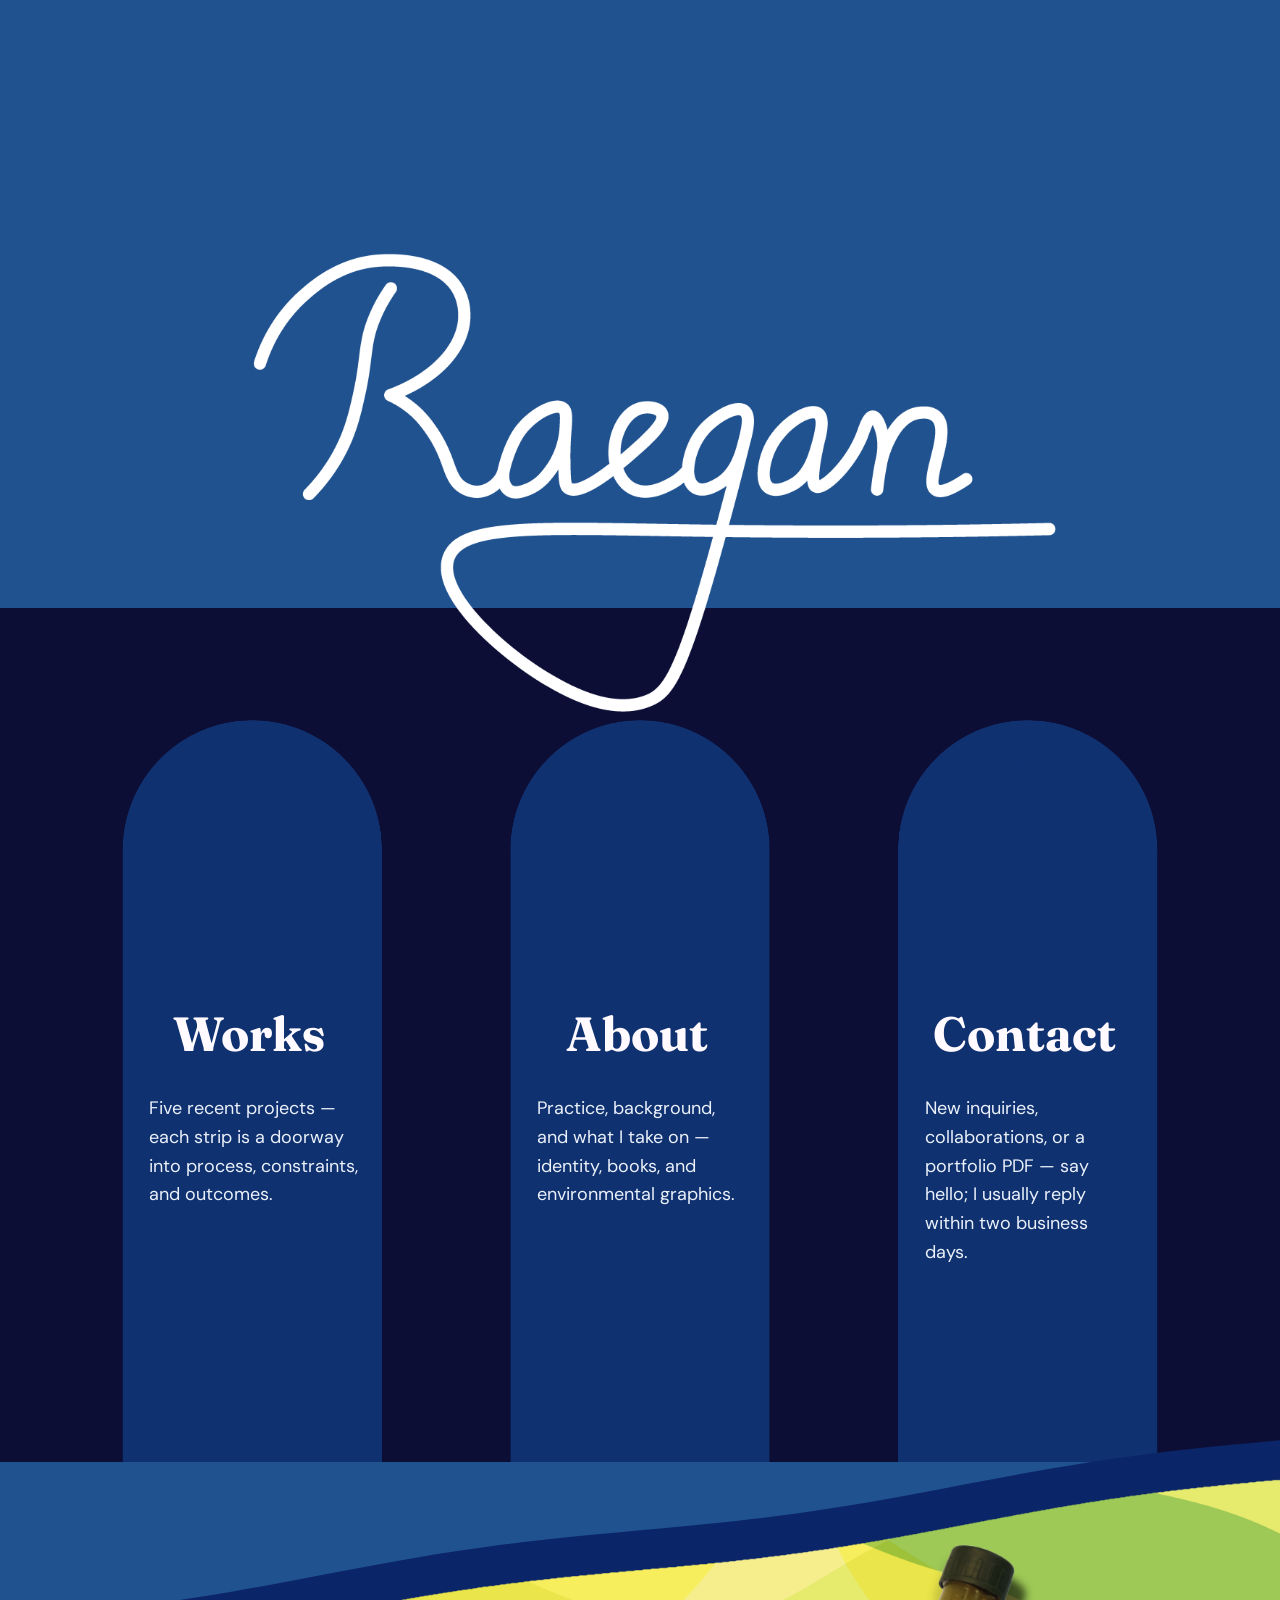
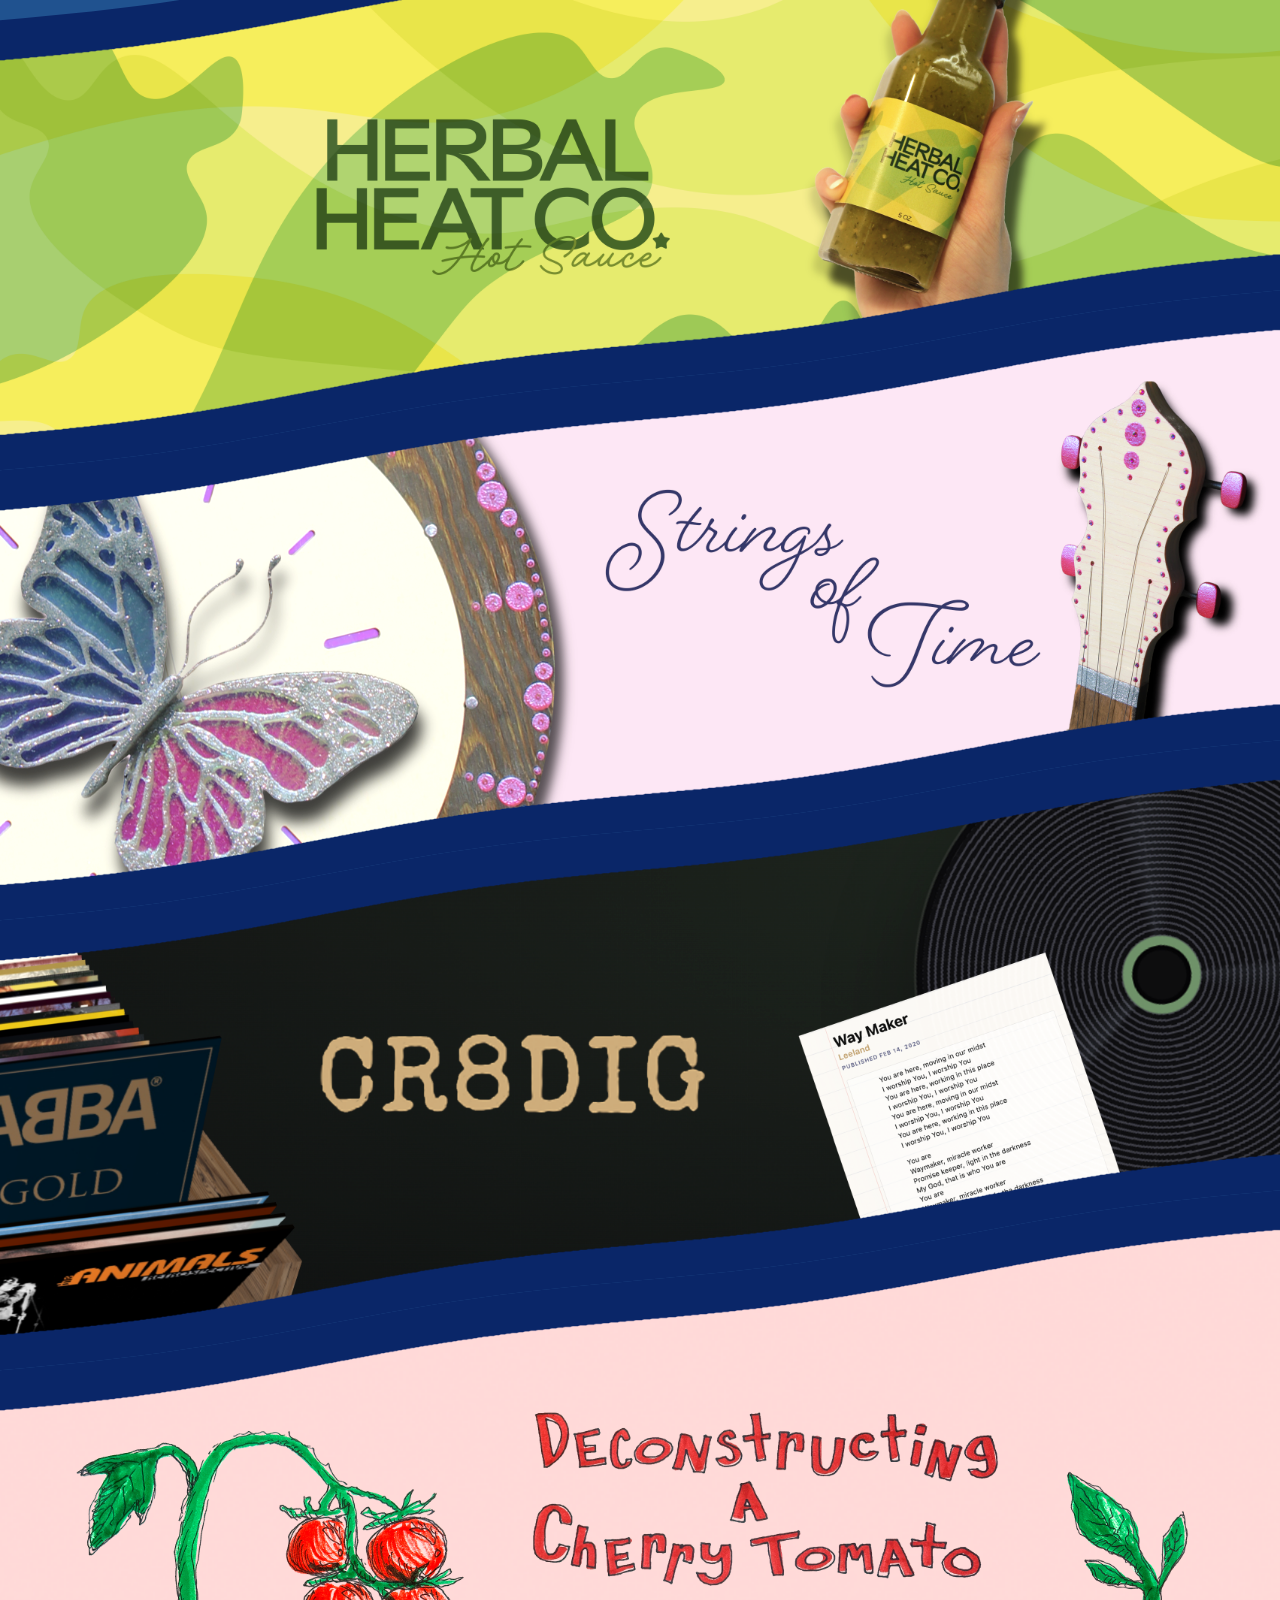
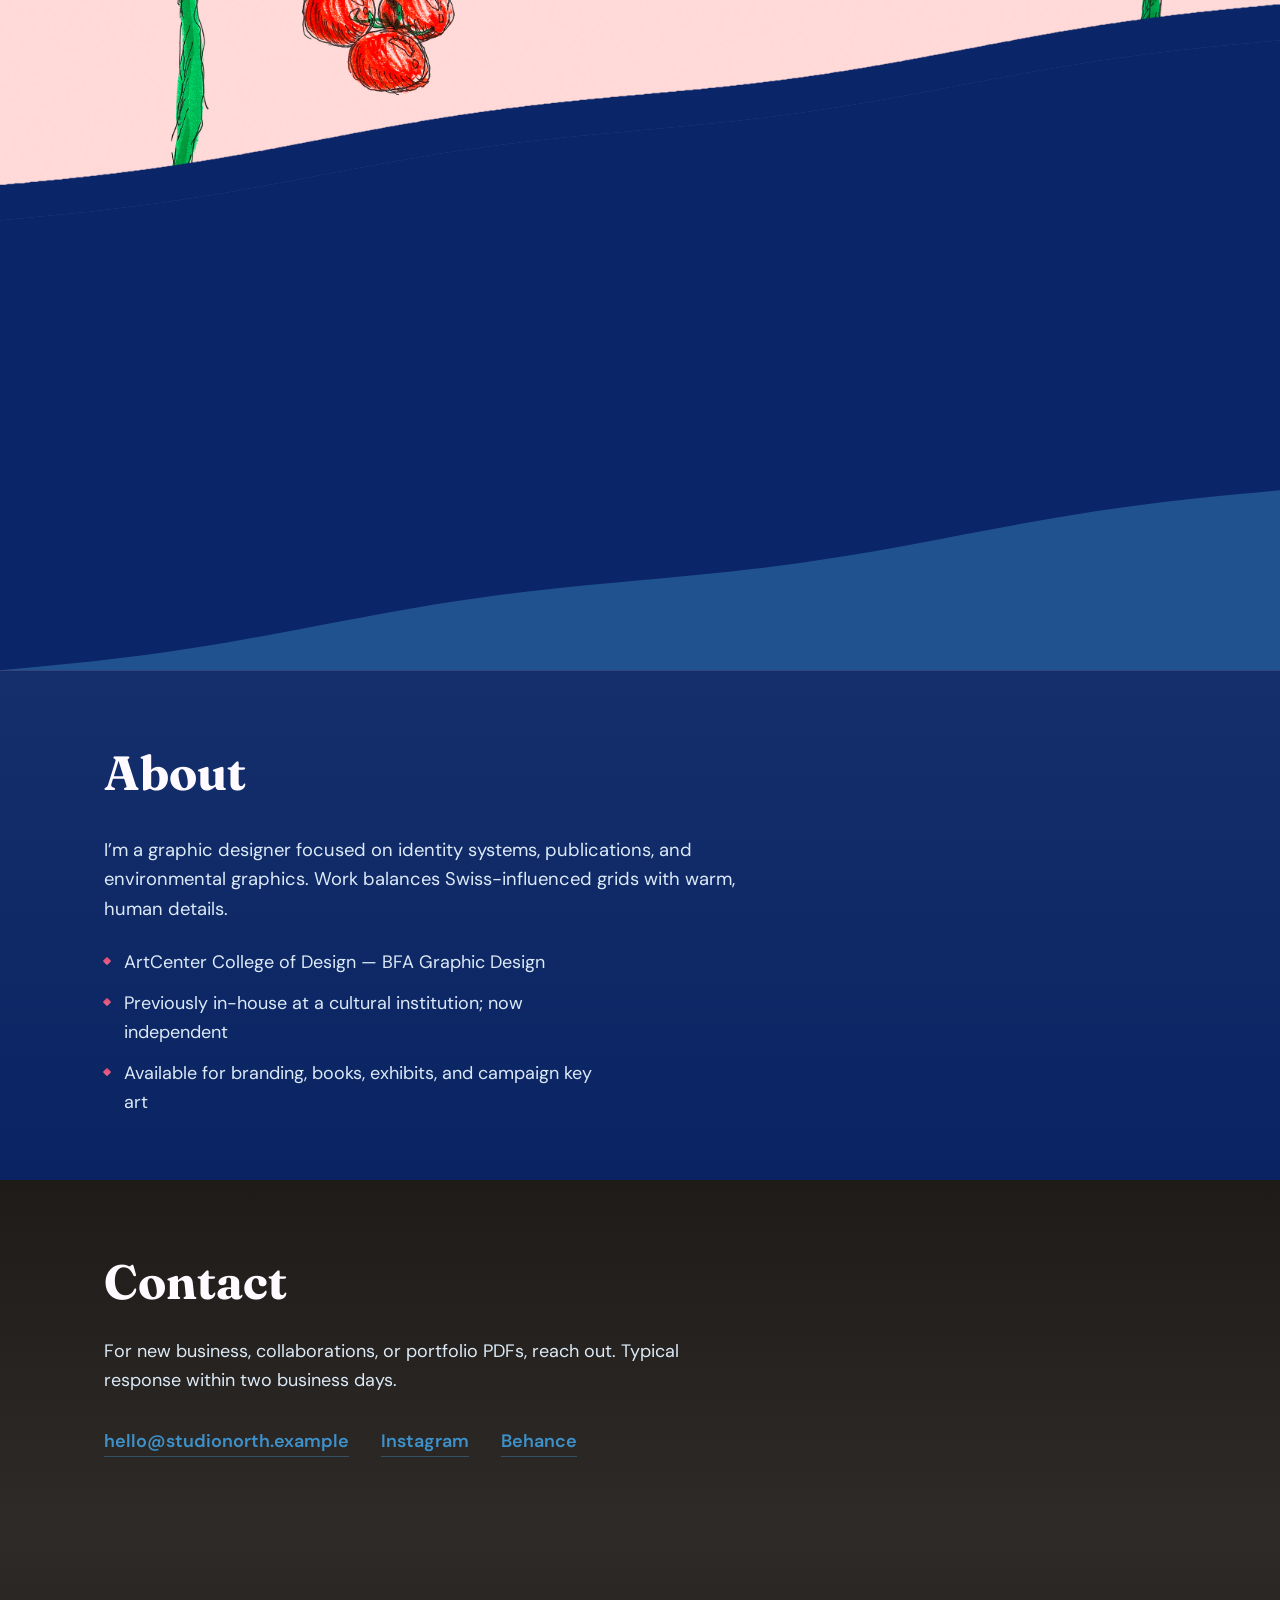
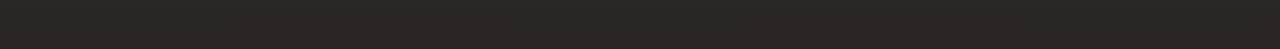
==== index.html @ d73e1a46 "yes" ====
<!DOCTYPE html>
<html lang="en">
  <head>
    <meta charset="UTF-8" />
    <meta name="viewport" content="width=device-width, initial-scale=1.0" />
    <title>Studio North — Graphic Design Portfolio</title>
    <link rel="icon" href="images/logo/LOGOMARK.png" type="image/png" />
    <link rel="apple-touch-icon" href="images/logo/LOGOMARK.png" />
    <link rel="preconnect" href="https://fonts.googleapis.com" />
    <link rel="preconnect" href="https://fonts.gstatic.com" crossorigin />
    <link
      href="https://fonts.googleapis.com/css2?family=DM+Sans:ital,opsz,wght@0,9..40,400;0,9..40,600;0,9..40,700;1,9..40,400&family=Fraunces:ital,opsz,wght@0,9..144,400;0,9..144,500;0,9..144,600;1,9..144,400&display=swap"
      rel="stylesheet"
    />
    <link rel="stylesheet" href="css/styles.css" />
    <script src="js/work-strip-wave.js" defer></script>
    <script src="js/nav-reveal.js" defer></script>
    <noscript>
      <style>
        .site-nav {
          transform: none !important;
          pointer-events: auto !important;
        }
      </style>
    </noscript>
  </head>
  <body>
    <nav class="site-nav" aria-label="Primary">
      <a class="site-nav__brand" href="#home">
        <img src="images/logo/LOGOMARK.png" alt="Studio North" width="72" height="72" decoding="async" />
      </a>
      <div class="site-nav__links">
        <a href="#home">Home</a>
        <a href="#works-strips">Works</a>
        <a href="#about">About</a>
        <a href="#contact">Contact</a>
      </div>
    </nav>

    <section id="home" aria-label="Cover">
      <div class="hero">
        <img
          class="hero-wordmark"
          src="images/logo/NAME.png"
          alt="Studio North"
          width="640"
          height="200"
          decoding="async"
        />
      </div>
    </section>

    <section id="works" aria-labelledby="works-heading">
      <div class="works-bridge-head">
        <div class="works-intro works-bridge-head__pillar works-bridge-head__pillar--works">
          <h2 id="works-heading"><a href="#works-strips">Works</a></h2>
          <p>Five recent projects — each strip is a doorway into process, constraints, and outcomes.</p>
        </div>
        <div
          class="works-bridge-blip works-bridge-head__pillar works-bridge-head__pillar--about"
          aria-labelledby="works-about-teaser-heading"
        >
          <h2 id="works-about-teaser-heading"><a href="#about">About</a></h2>
          <p>Practice, background, and what I take on — identity, books, and environmental graphics.</p>
        </div>
        <div
          class="works-bridge-blip works-bridge-head__pillar works-bridge-head__pillar--contact"
          aria-labelledby="works-contact-teaser-heading"
        >
          <h2 id="works-contact-teaser-heading"><a href="#contact">Contact</a></h2>
          <p>New inquiries, collaborations, or a portfolio PDF — say hello; I usually reply within two business days.</p>
        </div>
      </div>
      <div id="works-strips" class="works-strips">
        <article class="work-strip work-strip--1">
          <a href="project-aurora.html" aria-label="Aurora Festival">
            <div class="work-strip__content" aria-hidden="true">
              <p class="work-strip__index">01</p>
              <h3 class="work-strip__title">Aurora Festival</h3>
              <p class="work-strip__meta">Identity · Motion · 2025</p>
            </div>
            <span class="work-strip__arrow" aria-hidden="true">→</span>
          </a>
        </article>
        <article class="work-strip work-strip--2">
          <a href="project-lumen.html" aria-label="Lumen Press">
            <div class="work-strip__content" aria-hidden="true">
              <p class="work-strip__index">02</p>
              <h3 class="work-strip__title">Lumen Press</h3>
              <p class="work-strip__meta">Editorial · Print · 2024</p>
            </div>
            <span class="work-strip__arrow" aria-hidden="true">→</span>
          </a>
        </article>
        <article class="work-strip work-strip--3">
          <a href="project-field.html" aria-label="Field &amp; Co.">
            <div class="work-strip__content" aria-hidden="true">
              <p class="work-strip__index">03</p>
              <h3 class="work-strip__title">Field &amp; Co.</h3>
              <p class="work-strip__meta">Rebrand · Packaging · 2024</p>
            </div>
            <span class="work-strip__arrow" aria-hidden="true">→</span>
          </a>
        </article>
        <article class="work-strip work-strip--4">
          <a href="project-signal.html" aria-label="Signal Labs">
            <div class="work-strip__content" aria-hidden="true">
              <p class="work-strip__index">04</p>
              <h3 class="work-strip__title">Signal Labs</h3>
              <p class="work-strip__meta">Digital · UI art direction · 2023</p>
            </div>
            <span class="work-strip__arrow" aria-hidden="true">→</span>
          </a>
        </article>
        <article class="work-strip work-strip--5">
          <a href="project-maritime.html" aria-label="Maritime Museum">
            <div class="work-strip__content" aria-hidden="true">
              <p class="work-strip__index">05</p>
              <h3 class="work-strip__title">Maritime Museum</h3>
              <p class="work-strip__meta">Campaign · OOH · 2023</p>
            </div>
            <span class="work-strip__arrow" aria-hidden="true">→</span>
          </a>
        </article>
      </div>
    </section>

    <section id="about" aria-labelledby="about-heading">
      <div class="section-inner">
        <h2 id="about-heading">About</h2>
        <p class="lead">
          I’m a graphic designer focused on identity systems, publications, and environmental
          graphics. Work balances Swiss-influenced grids with warm, human details.
        </p>
        <ul>
          <li>ArtCenter College of Design — BFA Graphic Design</li>
          <li>Previously in-house at a cultural institution; now independent</li>
          <li>Available for branding, books, exhibits, and campaign key art</li>
        </ul>
      </div>
    </section>

    <section id="contact" aria-labelledby="contact-heading">
      <div class="section-inner">
        <h2 id="contact-heading">Contact</h2>
        <p>
          For new business, collaborations, or portfolio PDFs, reach out. Typical response
          within two business days.
        </p>
        <div class="contact-links">
          <a href="mailto:hello@studionorth.example">hello@studionorth.example</a>
          <a href="https://instagram.com" rel="noopener noreferrer">Instagram</a>
          <a href="https://behance.net" rel="noopener noreferrer">Behance</a>
        </div>
      </div>
    </section>
  </body>
</html>
---- css/styles.css ----
/* Graphic designer portfolio — responsive layout & trapezoid works strips */

:root {
  /* Brand palette: navy · sky · light blues · off-white · magenta · charcoal */
  --navy: #0a2463;
  --sky: #3e92cc;
  --sky-light: #6eb0dc;
  --sky-lighter: #a3cfe9;
  --sky-pale: #dcecf7;
  --sky-mist: #eef6fc;
  --cream: #fffaff;
  --magenta: #d8315b;
  --pink-rose: #e0456f;
  --pink-light: #eb6b8f;
  --pink-lighter: #f4a3b8;
  --pink-pale: #fcd8e2;
  --pink-mist: #fff5f8;
  --charcoal: #1e1b18;
  --bg: var(--charcoal);
  --surface: var(--navy);
  --text: var(--cream);
  --text-muted: color-mix(in srgb, var(--cream) 62%, var(--sky-lighter) 38%);
  --accent: var(--sky);
  --accent-soft: color-mix(in srgb, var(--sky) 78%, var(--charcoal));
  --accent-pink: var(--magenta);
  --tone-deep: var(--charcoal);
  --tone-mid: var(--navy);
  /* Hero + Works section fill: deep saturated blue (not the old pale sky wash). */
  --hero-works-surface: color-mix(in srgb, var(--navy) 58%, var(--sky) 42%);
  --nav-h: 4rem;
  --strip-angle: 8deg;
  --strip-tan: tan(var(--strip-angle));
  --strip-h: 50vh;
  --strip-offset: calc(100vw * var(--strip-tan));
  font-family: "DM Sans", system-ui, sans-serif;
}

*,
*::before,
*::after {
  box-sizing: border-box;
}

html {
  scroll-behavior: smooth;
  scroll-padding-top: var(--nav-h);
  overflow-x: hidden;
  max-width: 100%;
}

body {
  margin: 0;
  overflow-x: hidden;
  max-width: 100%;
  background: var(--bg);
  background-image:
    radial-gradient(ellipse 120% 80% at 50% 0%, color-mix(in srgb, var(--sky-light) 16%, transparent), transparent 55%),
    radial-gradient(ellipse 90% 70% at 100% 100%, color-mix(in srgb, var(--pink-light) 12%, transparent), transparent 50%),
    radial-gradient(ellipse 70% 60% at 0% 85%, color-mix(in srgb, var(--pink-lighter) 10%, transparent), transparent 45%),
    linear-gradient(
      180deg,
      var(--tone-deep) 0%,
      color-mix(in srgb, var(--tone-mid) 92%, var(--sky-light) 8%) 38%,
      color-mix(in srgb, var(--tone-mid) 85%, color-mix(in srgb, var(--sky-lighter) 70%, var(--pink-pale) 30%) 15%) 52%,
      color-mix(in srgb, var(--tone-deep) 94%, var(--pink-rose) 6%) 100%
    );
  background-attachment: fixed;
  color: var(--text);
  line-height: 1.6;
  font-size: clamp(1rem, 0.95rem + 0.25vw, 1.125rem);
}

/* ——— Nav tabs ——— */
.site-nav {
  position: fixed;
  top: 0;
  left: 0;
  right: 0;
  z-index: 1000;
  display: flex;
  flex-wrap: wrap;
  align-items: center;
  justify-content: space-between;
  gap: 0.75rem 1.25rem;
  min-height: var(--nav-h);
  padding: 0.75rem clamp(1rem, 3vw, 1.5rem);
  background: color-mix(
    in srgb,
    var(--bg) 84%,
    color-mix(in srgb, var(--sky) 7%, color-mix(in srgb, var(--pink-pale) 55%, var(--sky-pale)))
  );
  backdrop-filter: blur(12px);
  border-bottom: 1px solid color-mix(in srgb, color-mix(in srgb, var(--sky-lighter) 55%, var(--pink-lighter)) 28%, transparent);
  transform: translateY(-100%);
  transition: transform 0.45s cubic-bezier(0.22, 1, 0.36, 1);
  pointer-events: none;
}

.site-nav.site-nav--revealed {
  transform: translateY(0);
  pointer-events: auto;
}

@media (prefers-reduced-motion: reduce) {
  .site-nav {
    transition-duration: 0.01ms;
  }
}

.site-nav__brand {
  display: flex;
  align-items: center;
  flex-shrink: 0;
  line-height: 0;
  text-decoration: none;
}

.site-nav__brand img {
  display: block;
  height: clamp(1.75rem, 4vw, 2.25rem);
  width: auto;
  max-width: 160px;
  object-fit: contain;
  /* Render logomark as white on the dark nav bar */
  filter: brightness(0) invert(1);
}

.site-nav__brand:focus-visible {
  outline: 2px solid var(--accent);
  outline-offset: 4px;
  border-radius: 2px;
}

.site-nav__links {
  display: flex;
  flex-wrap: wrap;
  align-items: center;
  justify-content: flex-end;
  gap: 0.25rem 1.5rem;
}

.site-nav__links a {
  color: var(--text-muted);
  text-decoration: none;
  font-size: 0.8125rem;
  font-weight: 600;
  letter-spacing: 0.12em;
  text-transform: uppercase;
  padding: 0.35em 0;
  border-bottom: 2px solid transparent;
  transition: color 0.2s, border-color 0.2s;
}

.site-nav__links a:hover {
  color: var(--pink-light);
  outline: none;
}

.site-nav__links a:focus-visible {
  color: var(--accent);
  outline: none;
  border-bottom-color: var(--pink-rose);
}

/* ——— Sections ——— */
section {
  position: relative;
}

.section-inner {
  max-width: 72rem;
  margin: 0 auto;
  padding: clamp(2rem, 5vw, 4rem) clamp(1.25rem, 4vw, 2.5rem);
}

/* ——— Home / cover ——— */
#home {
  position: relative;
  isolation: isolate;
  min-height: 100vh;
  min-height: 100svh;
  display: flex;
  align-items: center;
  justify-content: center;
  box-sizing: border-box;
  padding: calc(var(--nav-h) + 1.25rem) clamp(1rem, 4vw, 2rem)
    calc(var(--nav-h) + 1.25rem + clamp(5rem, 22vh, 14rem));
  width: 100%;
  max-width: 100%;
  background-color: var(--hero-works-surface);
}

/* Lower band only — avoids tall PNG + full-height layer hiding position changes. */
#home::after {
  content: "";
  position: absolute;
  top: 60%;
  left: 0;
  right: 0;
  bottom: 0;
  z-index: 0;
  pointer-events: none;
  background-image:
    linear-gradient(
      color-mix(in srgb, var(--navy) 70%, transparent) 0%,
      color-mix(in srgb, var(--navy) 70%, transparent) 100%
    ),
    url("../images/logo/BRIDGE.png");
  background-repeat: no-repeat, no-repeat;
  background-position: center top, center top;
  background-size: 100% auto, 100% auto;
  background-blend-mode: multiply, normal;
}

.hero {
  position: relative;
  z-index: 2;
  display: flex;
  flex-direction: column;
  align-items: center;
  justify-content: center;
  text-align: center;
  width: 100%;
  max-width: min(98vw, 88rem);
  margin-inline: auto;
}

.hero-wordmark {
  display: block;
  width: min(98vw, 82rem);
  max-width: 100%;
  max-height: min(62vh, 44rem);
  height: auto;
  margin-inline: auto;
  margin-top: clamp(2.5rem, 10vh, 7rem);
  object-fit: contain;
  filter: brightness(0) invert(1);
  /* Slightly larger without changing layout (avoids shifting #home::after bridge band) */
  transform: scale(1.07);
  transform-origin: center center;
}

/* Works: bridge-legs band pinned to section top (short box so bg isn’t vertically centered in tall #works). */
#works::after {
  content: "";
  position: absolute;
  top: 0;
  left: 0;
  right: 0;
  height: 0;
  padding-bottom: 35%;
  z-index: 1;
  pointer-events: none;
  background-image:
    linear-gradient(
      color-mix(in srgb, var(--navy) 70%, transparent) 0%,
      color-mix(in srgb, var(--navy) 70%, transparent) 100%
    ),
    url("../images/logo/BRIDGE-LEGS.png");
  background-repeat: no-repeat, no-repeat;
  background-position: center top, center top;
  background-size: 100% auto, 100% auto;
  background-blend-mode: multiply, normal;
  overflow: hidden;
}

/* ——— Works ——— */
#works {
  position: relative;
  isolation: isolate;
  width: 100%;
  max-width: 100%;
  padding: 0;
  overflow: visible;
  box-sizing: border-box;
  background-color: var(--hero-works-surface);
}

/*
 * BRIDGE-LEGS.png: dark margins + three lighter “pillars” + dark gutters between them.
 * Match those proportions (same as background-size: 100% wide) so copy sits on the light bands only.
 */
.works-bridge-head {
  --bridge-margin: 9.6fr;
  --bridge-pillar: 20.21fr;
  --bridge-gutter: 10.06fr;

  position: relative;
  z-index: 2;
  display: grid;
  grid-template-columns:
    minmax(0, var(--bridge-margin))
    minmax(0, var(--bridge-pillar))
    minmax(0, var(--bridge-gutter))
    minmax(0, var(--bridge-pillar))
    minmax(0, var(--bridge-gutter))
    minmax(0, var(--bridge-pillar))
    minmax(0, var(--bridge-margin));
  gap: 0;
  width: 100%;
  max-width: 100%;
  margin: 0 auto;
  /* Block-start pushes pillar copy lower in the bridge band; block-end before work strips. */
  padding: clamp(3.5rem, 8vw, 5.5rem) 0 clamp(1rem, 2.5vw, 1.5rem);
  align-items: start;
  box-sizing: border-box;
}

.works-bridge-head__pillar--works {
  grid-column: 2;
}

.works-bridge-head__pillar--about {
  grid-column: 4;
}

.works-bridge-head__pillar--contact {
  grid-column: 6;
}

/*
 * Inset from pillar edges.
 * Strong translateY pulls Works / About / Contact up visually on the bridge art only.
 * Transforms don’t change layout height, so .works-strips stay fixed vs the hero / top section.
 */
.works-bridge-head__pillar {
  padding-inline-start: clamp(1rem, 3vw, 1.65rem);
  padding-inline-end: clamp(0.85rem, 2.2vw, 1.35rem);
  padding-block: clamp(0.85rem, 2.5vw, 1.35rem);
  transform: translateY(clamp(-8rem, -22vw, -3.5rem));
}

.works-intro,
.works-bridge-blip {
  position: relative;
  min-width: 0;
}

.works-intro h2,
.works-bridge-blip h2 {
  font-family: "Fraunces", Georgia, serif;
  font-size: clamp(2rem, 5vw, 3rem);
  margin: 0 0 0.5rem;
}

.works-bridge-head .works-intro h2,
.works-bridge-head .works-bridge-blip h2 {
  text-align: center;
  transform: translateX(clamp(-0.35rem, -0.85vw, -0.12rem));
  margin-bottom: clamp(0.85rem, 2.25vw, 1.35rem);
}

#works .works-intro h2,
#works .works-bridge-blip h2 {
  color: var(--cream);
}

.works-bridge-head .works-intro h2 a,
.works-bridge-blip h2 a {
  color: inherit;
  text-decoration: none;
}

.works-bridge-head .works-intro h2 a:hover,
.works-bridge-blip h2 a:hover {
  color: var(--pink-light);
}

.works-bridge-head .works-intro h2 a:focus-visible,
.works-bridge-blip h2 a:focus-visible {
  outline: 2px solid var(--accent);
  outline-offset: 4px;
  border-radius: 2px;
}

.works-intro p,
.works-bridge-blip p {
  color: var(--text-muted);
  margin: 0;
  max-width: 36rem;
}

#works .works-intro p,
#works .works-bridge-blip p {
  color: color-mix(in srgb, var(--cream) 78%, var(--sky-lighter) 22%);
}

.works-bridge-head .works-intro p,
.works-bridge-head .works-bridge-blip p {
  max-width: 100%;
}

@media (max-width: 52rem) {
  .works-bridge-head {
    grid-template-columns: 1fr;
    padding-inline: clamp(1.25rem, 4vw, 2rem);
    align-items: start;
    gap: clamp(1.5rem, 5vw, 2.5rem);
  }

  .works-bridge-head__pillar--works,
  .works-bridge-head__pillar--about,
  .works-bridge-head__pillar--contact {
    grid-column: 1;
  }

  .works-bridge-head__pillar {
    transform: none;
  }
}

/*
 * Parallelogram strips (reference: stacked label rows): vertical left/right edges,
 * top & bottom parallel at --strip-angle to horizontal. Each box is strip-h tall on the left edge;
 * layout height includes strip-offset so the clip fits; negative margin interlocks with the next row.
 */
.works-strips {
  position: relative;
  z-index: 2;
  display: flex;
  flex-direction: column;
  gap: 0;
  overflow-x: clip;
}

.work-strip {
  position: relative;
  z-index: 0;
  width: 100%;
  max-width: 100%;
  height: calc(var(--strip-h) + var(--strip-offset));
  min-height: calc(280px + var(--strip-offset));
  /* Straight parallelogram; js/work-strip-wave.js upgrades to a subtle wave when supported. */
  clip-path: polygon(
    0 var(--strip-offset),
    100% 0,
    100% var(--strip-h),
    0 calc(var(--strip-offset) + var(--strip-h))
  );
  /* Pull next strip up so its top edge meets this strip’s bottom edge (same slant). */
  margin-bottom: calc(-1 * var(--strip-offset));
}

.work-strip:nth-child(1) {
  z-index: 1;
}
.work-strip:nth-child(2) {
  z-index: 2;
}
.work-strip:nth-child(3) {
  z-index: 3;
}
.work-strip:nth-child(4) {
  z-index: 4;
}
.work-strip:nth-child(5) {
  z-index: 5;
}

.work-strip:last-child {
  margin-bottom: 0;
}

.work-strip a {
  display: flex;
  align-items: center;
  justify-content: space-between;
  gap: 1.5rem;
  width: 100%;
  height: 100%;
  padding: clamp(1.5rem, 4vw, 3rem) clamp(1.25rem, 5vw, 4rem);
  text-decoration: none;
  color: inherit;
  background-color: var(--navy);
  background-repeat: no-repeat;
  background-position: center;
  background-size: cover;
  position: relative;
  filter: brightness(1.05);
  transition: filter 0.3s;
}

/* Placeholder art per strip (swap paths for real project hero shots) */
.work-strip--1 a {
  background-image: url("../images/spreads/HHC-01.png");
  background-size: 101% auto;
  background-position: center;
}

.work-strip--1 a:hover,
.work-strip--1 a:focus-visible {
  background-image: url("../videos/HCC.gif");
  background-size: 101% auto;
  background-position: center;
}

.work-strip--2 a {
  background-image: url("../images/spreads/STRINGS.png");
  background-size: 101% auto;
  background-position: center;
}

.work-strip--3 a {
  background-image: url("../images/spreads/CR8DIG.png");
  background-size: 101% auto;
  background-position: center;
}

.work-strip--4 a {
  background-image: url("../images/spreads/CHERRY.png");
  background-size: 101% auto;
  background-position: center;
}

.work-strip--5 a {
  background-image: url("../images/spreads/DELIGHT.png");
  background-size: 101% auto;
  background-position: center;
}

.work-strip a:hover,
.work-strip a:focus-visible {
  filter: brightness(1);
}

.work-strip a:focus-visible {
  outline: 2px solid var(--pink-rose);
  outline-offset: -4px;
  z-index: 1;
}

.work-strip__content {
  position: relative;
  z-index: 1;
  max-width: min(32rem, 85%);
}

.work-strip__index {
  font-size: 0.7rem;
  letter-spacing: 0.2em;
  color: var(--accent);
  margin-bottom: 0.35rem;
}

.work-strip:nth-child(even) .work-strip__index {
  color: var(--pink-light);
}

.work-strip__title {
  font-family: "Fraunces", Georgia, serif;
  font-size: clamp(1.5rem, 4vw, 2.5rem);
  margin: 0 0 0.5rem;
  line-height: 1.15;
}

.work-strip__meta {
  font-size: 0.9rem;
  color: var(--text-muted);
  margin: 0;
}

.work-strip__arrow {
  position: relative;
  z-index: 1;
  flex-shrink: 0;
  width: 2.5rem;
  height: 2.5rem;
  border: 1px solid color-mix(in srgb, var(--accent) 65%, var(--pink-light));
  border-radius: 50%;
  display: grid;
  place-items: center;
  font-size: 1.1rem;
  color: color-mix(in srgb, var(--accent) 55%, var(--pink-lighter));
  background: color-mix(in srgb, var(--pink-rose) 12%, color-mix(in srgb, var(--accent) 10%, transparent));
  transition: border-color 0.2s, background 0.2s, color 0.2s;
}

.work-strip:nth-child(even) .work-strip__arrow {
  border-color: color-mix(in srgb, var(--pink-light) 75%, var(--accent));
  color: var(--pink-lighter);
  background: color-mix(in srgb, var(--pink-light) 14%, transparent);
}

.work-strip a:hover .work-strip__arrow,
.work-strip a:focus-visible .work-strip__arrow {
  border-color: color-mix(in srgb, var(--text) 35%, transparent);
  background: transparent;
  color: var(--text-muted);
}

.work-strip__content,
.work-strip__arrow {
  opacity: 0;
  pointer-events: none;
}

/* ——— About ——— */
#about {
  background: linear-gradient(
    180deg,
    color-mix(in srgb, var(--surface) 93%, color-mix(in srgb, var(--sky-light) 65%, var(--pink-pale))) 0%,
    var(--surface) 100%
  );
  border-top: 1px solid color-mix(in srgb, color-mix(in srgb, var(--sky-lighter) 50%, var(--pink-lighter)) 22%, transparent);
}

#about h2 {
  font-family: "Fraunces", Georgia, serif;
  font-size: clamp(2rem, 5vw, 3rem);
  margin: 0 0 1.5rem;
}

#about .lead {
  font-size: 1.15rem;
  color: var(--text-muted);
  max-width: 40rem;
  margin: 0 0 1.5rem;
}

#about ul {
  margin: 0;
  padding: 0;
  list-style: none;
  display: grid;
  gap: 0.75rem;
  max-width: 32rem;
}

#about li {
  padding-left: 1.25rem;
  position: relative;
  color: var(--text-muted);
}

#about li::before {
  content: "";
  position: absolute;
  left: 0;
  top: 0.55em;
  width: 6px;
  height: 6px;
  background: linear-gradient(135deg, var(--pink-rose), var(--pink-light));
  border-radius: 1px;
  transform: rotate(45deg);
}

/* ——— Contact ——— */
#contact {
  padding-bottom: clamp(4rem, 12vw, 8rem);
  background: linear-gradient(
    180deg,
    transparent 0%,
    color-mix(in srgb, var(--pink-mist) 7%, transparent) 75%,
    color-mix(in srgb, var(--pink-pale) 5%, transparent) 100%
  );
}

#contact h2 {
  font-family: "Fraunces", Georgia, serif;
  font-size: clamp(2rem, 5vw, 3rem);
  margin: 0 0 1rem;
}

#contact p {
  color: var(--text-muted);
  max-width: 36rem;
  margin: 0 0 2rem;
}

.contact-links {
  display: flex;
  flex-wrap: wrap;
  gap: 1rem 2rem;
}

.contact-links a {
  color: var(--accent);
  font-weight: 600;
  text-decoration: none;
  border-bottom: 1px solid color-mix(in srgb, var(--accent) 40%, transparent);
  transition: color 0.2s, border-color 0.2s;
}

.contact-links a:hover {
  color: var(--pink-rose);
  border-bottom-color: color-mix(in srgb, var(--pink-light) 50%, transparent);
}

/* ——— Project detail pages ——— */
.project-page {
  min-height: 100vh;
  padding: calc(var(--nav-h) + 2rem) clamp(1.25rem, 4vw, 2.5rem) 4rem;
  max-width: 52rem;
  margin: 0 auto;
}

.project-back {
  display: inline-flex;
  align-items: center;
  gap: 0.5rem;
  color: var(--text-muted);
  text-decoration: none;
  font-size: 0.875rem;
  font-weight: 600;
  letter-spacing: 0.06em;
  text-transform: uppercase;
  margin-bottom: 2rem;
  transition: color 0.2s;
}

.project-back:hover {
  color: var(--pink-light);
}

.project-page h1 {
  font-family: "Fraunces", Georgia, serif;
  font-size: clamp(2rem, 5vw, 3.25rem);
  margin: 0 0 0.5rem;
  line-height: 1.15;
}

.project-page .project-meta {
  color: var(--text-muted);
  font-size: 0.95rem;
  margin: 0 0 2rem;
}

.project-hero {
  width: 100%;
  aspect-ratio: 16 / 9;
  background: var(--surface);
  background-size: cover;
  background-position: center;
  border-radius: 4px;
  margin-bottom: 2rem;
  box-shadow:
    0 0 0 1px color-mix(in srgb, var(--pink-pale) 35%, transparent),
    0 12px 40px color-mix(in srgb, var(--pink-rose) 8%, transparent);
}

.project-page .body-text {
  color: var(--text-muted);
}

.project-page .body-text p {
  margin: 0 0 1.25rem;
}

.project-page .body-text h2 {
  font-family: "Fraunces", Georgia, serif;
  font-size: 1.35rem;
  color: var(--text);
  margin: 2rem 0 0.75rem;
}
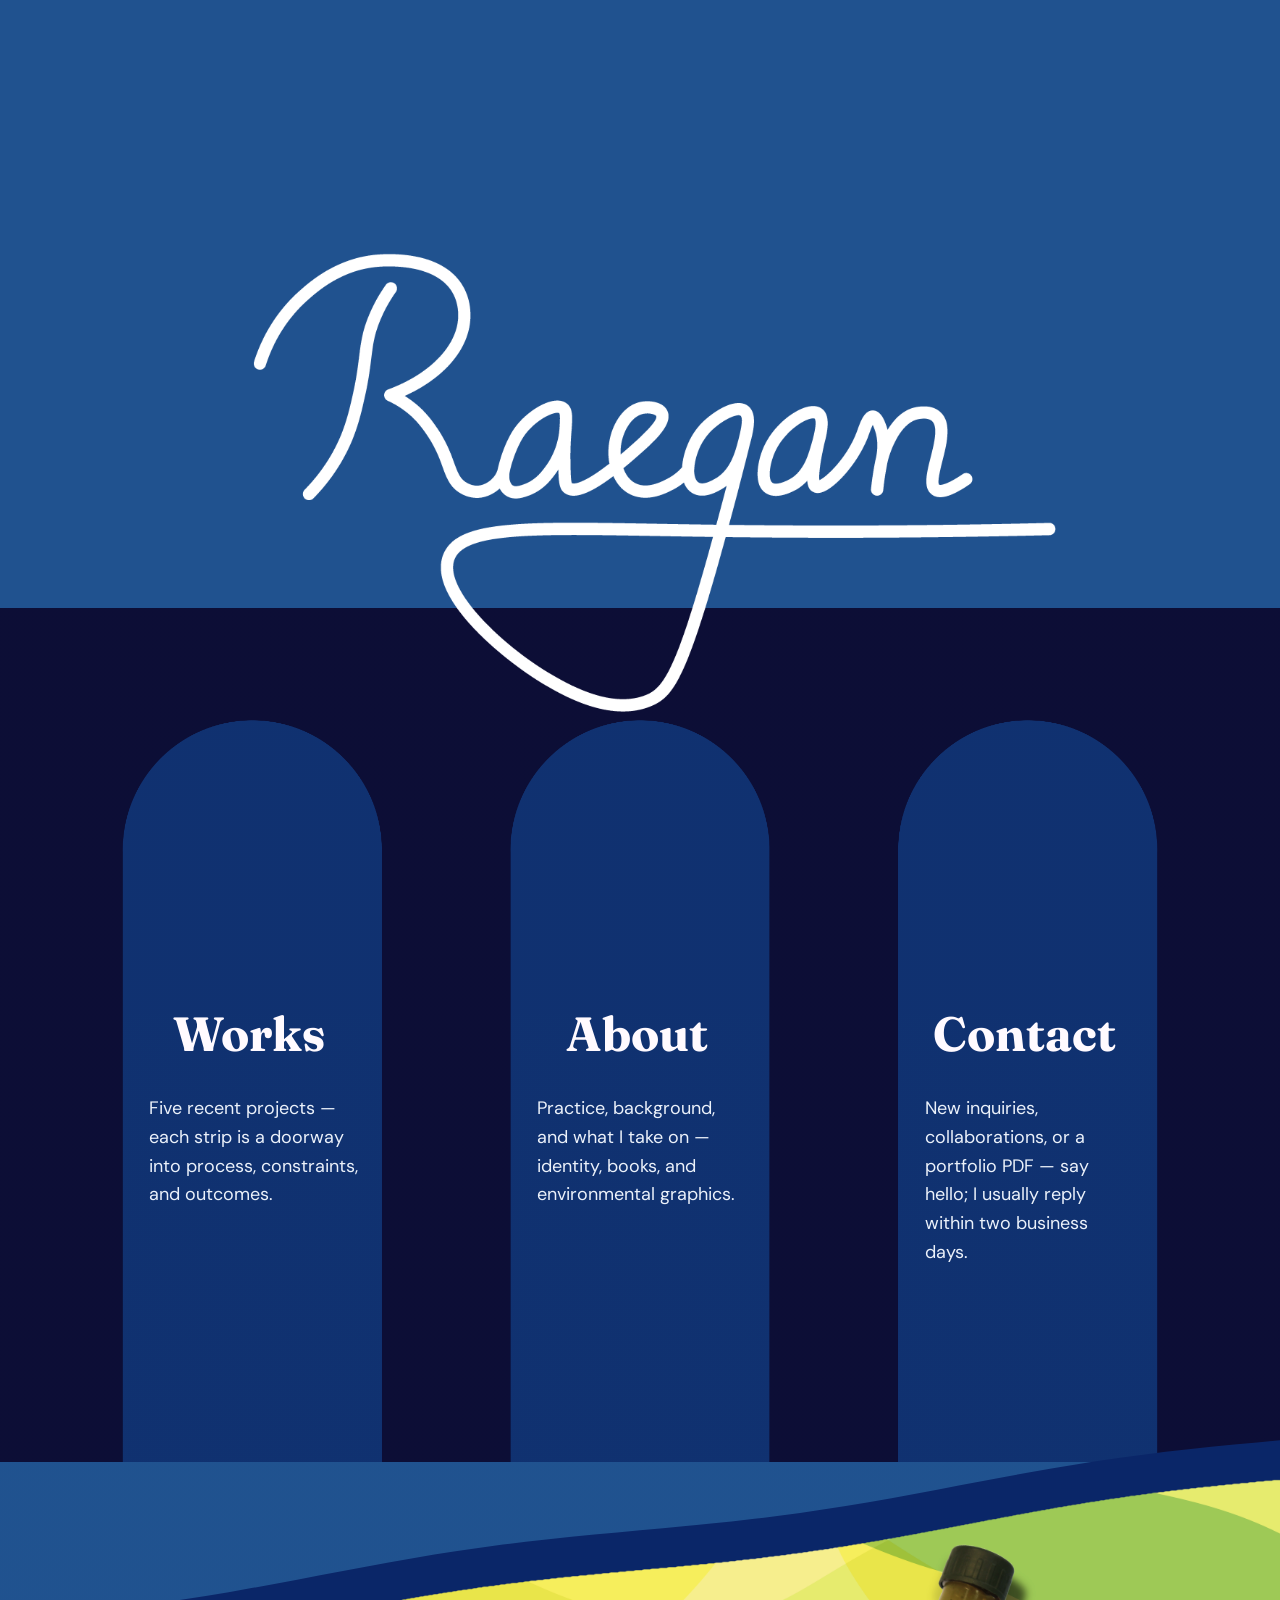
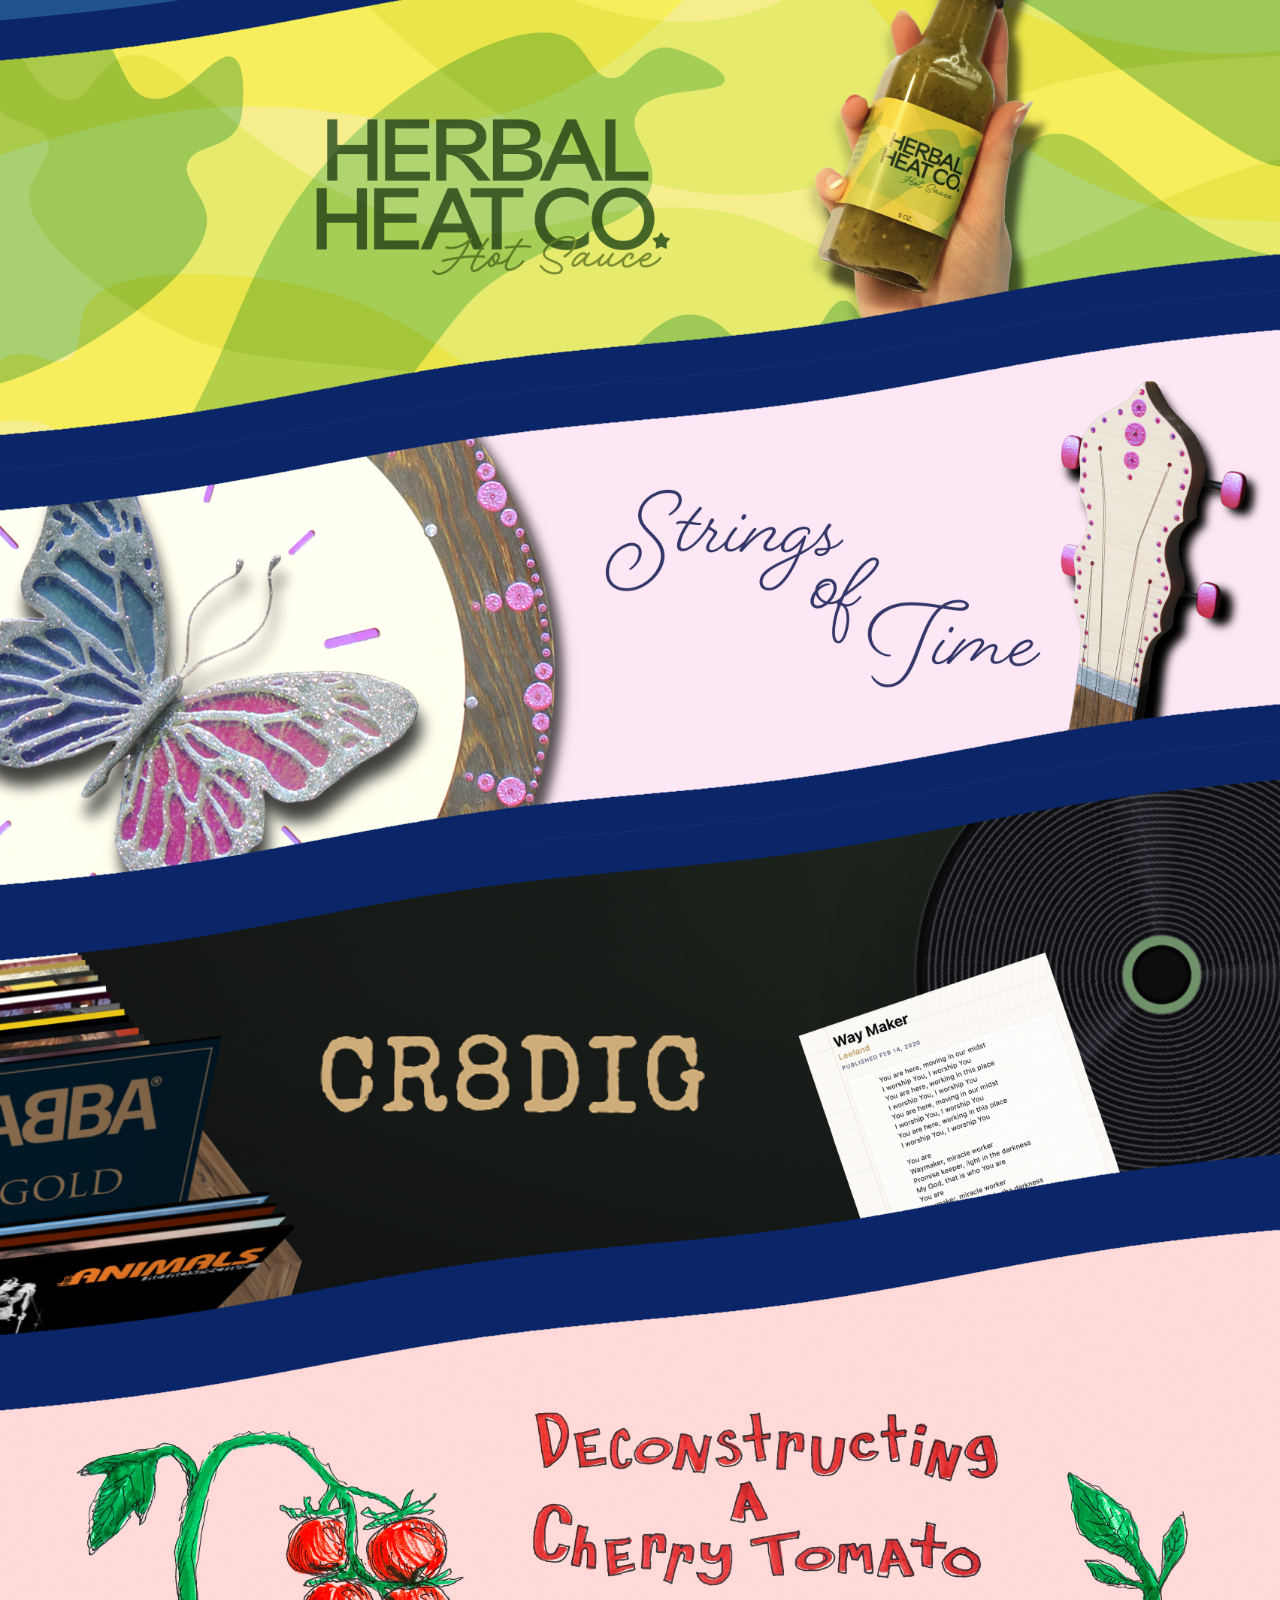
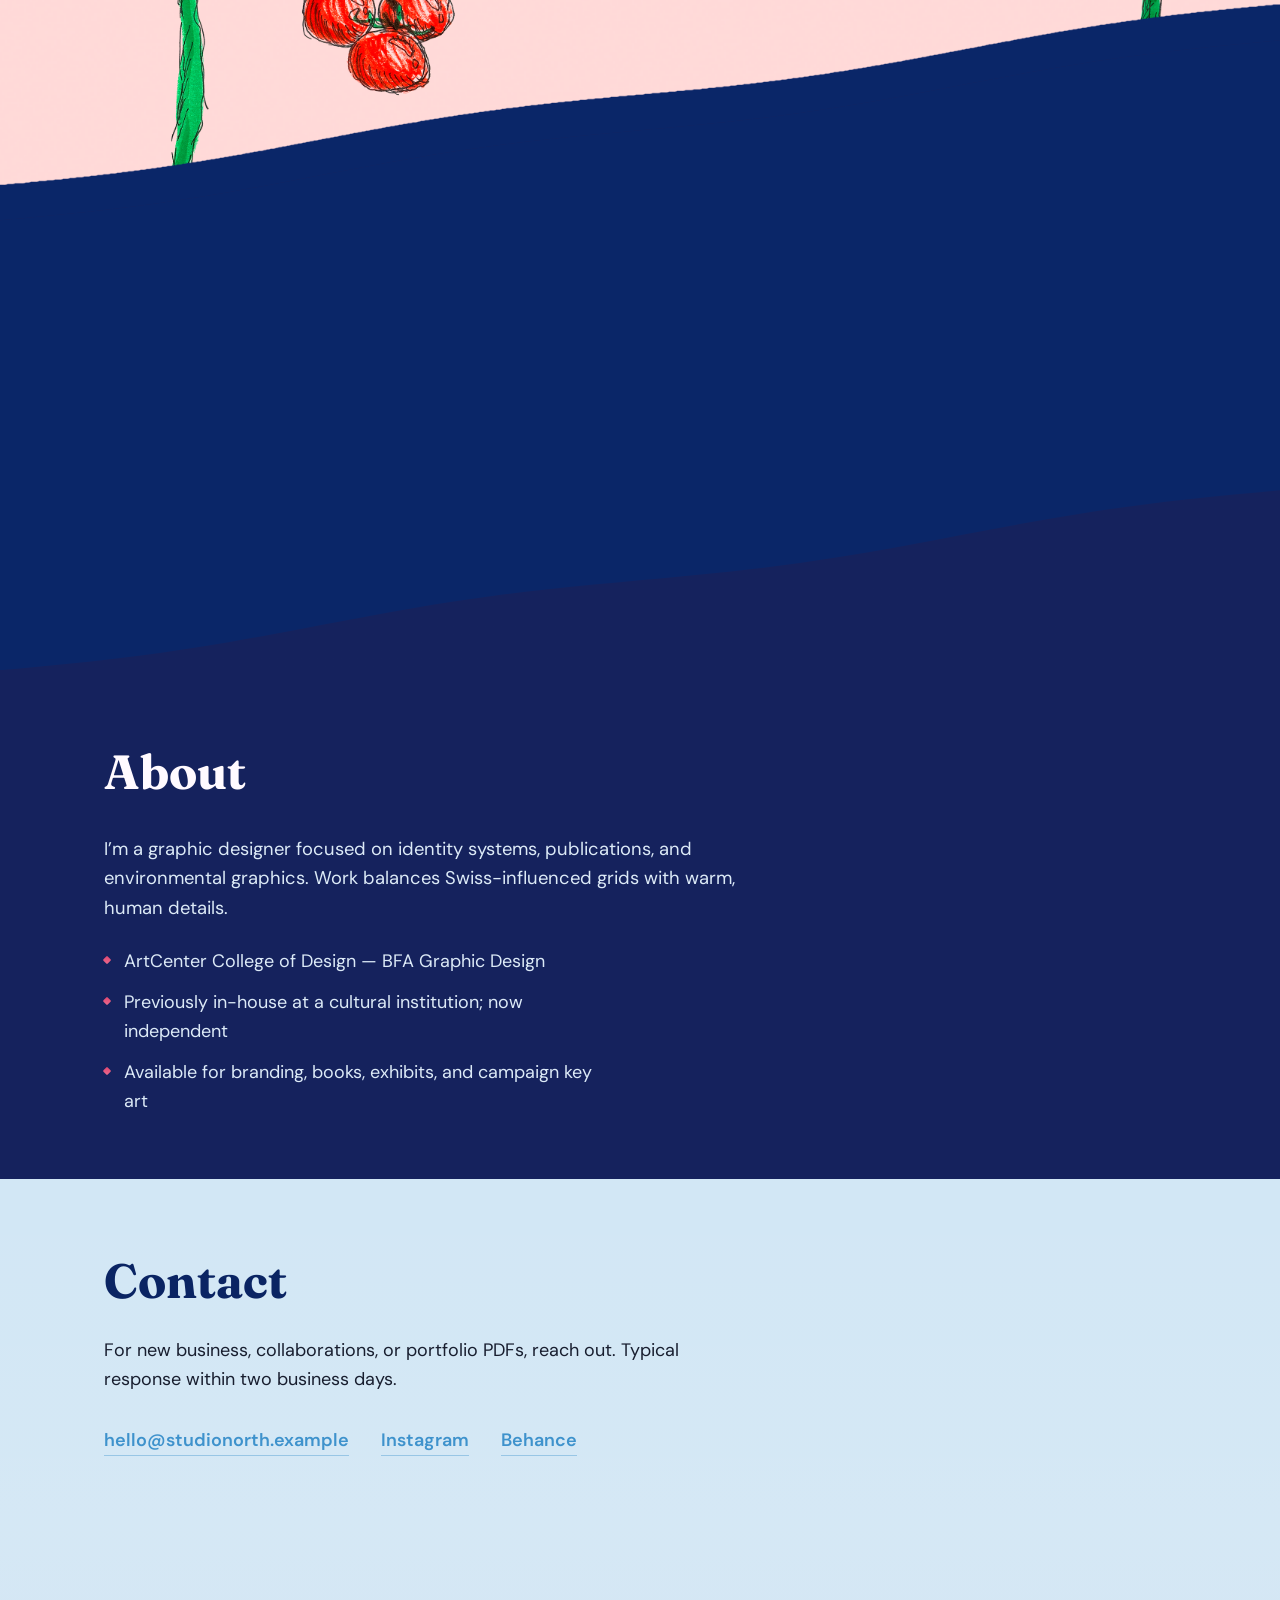
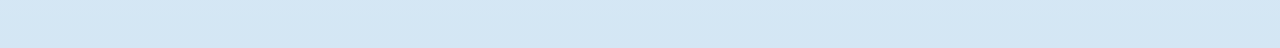
==== commit 8bd2c54c: "update" ====
--- a/index.html
+++ b/index.html
@@ -73,51 +73,51 @@
       </div>
       <div id="works-strips" class="works-strips">
         <article class="work-strip work-strip--1">
-          <a href="project-aurora.html" aria-label="Aurora Festival">
+          <a href="HHC.html" aria-label="HHC">
             <div class="work-strip__content" aria-hidden="true">
               <p class="work-strip__index">01</p>
-              <h3 class="work-strip__title">Aurora Festival</h3>
-              <p class="work-strip__meta">Identity · Motion · 2025</p>
+              <h3 class="work-strip__title">HHC</h3>
+              <p class="work-strip__meta">Herbal Heat Co. · Brand · Packaging</p>
             </div>
             <span class="work-strip__arrow" aria-hidden="true">→</span>
           </a>
         </article>
         <article class="work-strip work-strip--2">
-          <a href="project-lumen.html" aria-label="Lumen Press">
+          <a href="strings.html" aria-label="Strings">
             <div class="work-strip__content" aria-hidden="true">
               <p class="work-strip__index">02</p>
-              <h3 class="work-strip__title">Lumen Press</h3>
-              <p class="work-strip__meta">Editorial · Print · 2024</p>
+              <h3 class="work-strip__title">Strings</h3>
+              <p class="work-strip__meta">Publication · Print · Photography</p>
             </div>
             <span class="work-strip__arrow" aria-hidden="true">→</span>
           </a>
         </article>
         <article class="work-strip work-strip--3">
-          <a href="project-field.html" aria-label="Field &amp; Co.">
+          <a href="CR8DIG.html" aria-label="Cr8Dig">
             <div class="work-strip__content" aria-hidden="true">
               <p class="work-strip__index">03</p>
-              <h3 class="work-strip__title">Field &amp; Co.</h3>
-              <p class="work-strip__meta">Rebrand · Packaging · 2024</p>
+              <h3 class="work-strip__title">Cr8Dig</h3>
+              <p class="work-strip__meta">Digital · Web · Interactive</p>
             </div>
             <span class="work-strip__arrow" aria-hidden="true">→</span>
           </a>
         </article>
         <article class="work-strip work-strip--4">
-          <a href="project-signal.html" aria-label="Signal Labs">
+          <a href="tomato.html" aria-label="Tomato">
             <div class="work-strip__content" aria-hidden="true">
               <p class="work-strip__index">04</p>
-              <h3 class="work-strip__title">Signal Labs</h3>
-              <p class="work-strip__meta">Digital · UI art direction · 2023</p>
+              <h3 class="work-strip__title">Tomato</h3>
+              <p class="work-strip__meta">Editorial · Book · Photography</p>
             </div>
             <span class="work-strip__arrow" aria-hidden="true">→</span>
           </a>
         </article>
         <article class="work-strip work-strip--5">
-          <a href="project-maritime.html" aria-label="Maritime Museum">
+          <a href="delight.html" aria-label="Delight">
             <div class="work-strip__content" aria-hidden="true">
               <p class="work-strip__index">05</p>
-              <h3 class="work-strip__title">Maritime Museum</h3>
-              <p class="work-strip__meta">Campaign · OOH · 2023</p>
+              <h3 class="work-strip__title">Delight</h3>
+              <p class="work-strip__meta">Campaign · Environmental · 2023</p>
             </div>
             <span class="work-strip__arrow" aria-hidden="true">→</span>
           </a>
--- a/css/styles.css
+++ b/css/styles.css
@@ -27,6 +27,8 @@
   --tone-mid: var(--navy);
   /* Hero + Works section fill: deep saturated blue (not the old pale sky wash). */
   --hero-works-surface: color-mix(in srgb, var(--navy) 58%, var(--sky) 42%);
+  /* #about (and #works lower half) solid fill */
+  --about-bg: #15225d;
   --nav-h: 4rem;
   --strip-angle: 8deg;
   --strip-tan: tan(var(--strip-angle));
@@ -46,26 +48,24 @@
   scroll-padding-top: var(--nav-h);
   overflow-x: hidden;
   max-width: 100%;
+  background-color: color-mix(in srgb, var(--sky-pale) 64%, var(--sky-lighter) 36%);
 }
 
 body {
   margin: 0;
   overflow-x: hidden;
   max-width: 100%;
-  background: var(--bg);
+  background-color: color-mix(
+    in srgb,
+    color-mix(in srgb, var(--sky-pale) 68%, var(--sky-lighter) 32%) 78%,
+    var(--sky-mist) 22%
+  );
   background-image:
     radial-gradient(ellipse 120% 80% at 50% 0%, color-mix(in srgb, var(--sky-light) 16%, transparent), transparent 55%),
-    radial-gradient(ellipse 90% 70% at 100% 100%, color-mix(in srgb, var(--pink-light) 12%, transparent), transparent 50%),
-    radial-gradient(ellipse 70% 60% at 0% 85%, color-mix(in srgb, var(--pink-lighter) 10%, transparent), transparent 45%),
-    linear-gradient(
-      180deg,
-      var(--tone-deep) 0%,
-      color-mix(in srgb, var(--tone-mid) 92%, var(--sky-light) 8%) 38%,
-      color-mix(in srgb, var(--tone-mid) 85%, color-mix(in srgb, var(--sky-lighter) 70%, var(--pink-pale) 30%) 15%) 52%,
-      color-mix(in srgb, var(--tone-deep) 94%, var(--pink-rose) 6%) 100%
-    );
+    radial-gradient(ellipse 90% 70% at 100% 100%, color-mix(in srgb, var(--sky-lighter) 20%, transparent), transparent 50%),
+    radial-gradient(ellipse 70% 60% at 0% 85%, color-mix(in srgb, var(--pink-pale) 10%, transparent), transparent 45%);
   background-attachment: fixed;
-  color: var(--text);
+  color: var(--charcoal);
   line-height: 1.6;
   font-size: clamp(1rem, 0.95rem + 0.25vw, 1.125rem);
 }
@@ -137,6 +137,7 @@
   align-items: center;
   justify-content: flex-end;
   gap: 0.25rem 1.5rem;
+  margin-inline-end: 2.05rem;
 }
 
 .site-nav__links a {
@@ -273,7 +274,14 @@
   padding: 0;
   overflow: visible;
   box-sizing: border-box;
-  background-color: var(--hero-works-surface);
+  /* Lower half matches #about solid fill */
+  background: linear-gradient(
+    180deg,
+    var(--hero-works-surface) 0%,
+    var(--hero-works-surface) 50%,
+    var(--about-bg) 50%,
+    var(--about-bg) 100%
+  );
 }
 
 /*
@@ -596,18 +604,14 @@
 
 /* ——— About ——— */
 #about {
-  background: linear-gradient(
-    180deg,
-    color-mix(in srgb, var(--surface) 93%, color-mix(in srgb, var(--sky-light) 65%, var(--pink-pale))) 0%,
-    var(--surface) 100%
-  );
-  border-top: 1px solid color-mix(in srgb, color-mix(in srgb, var(--sky-lighter) 50%, var(--pink-lighter)) 22%, transparent);
+  background: var(--about-bg);
 }
 
 #about h2 {
   font-family: "Fraunces", Georgia, serif;
   font-size: clamp(2rem, 5vw, 3rem);
   margin: 0 0 1.5rem;
+  color: var(--text);
 }
 
 #about .lead {
@@ -659,10 +663,11 @@
   font-family: "Fraunces", Georgia, serif;
   font-size: clamp(2rem, 5vw, 3rem);
   margin: 0 0 1rem;
+  color: var(--navy);
 }
 
 #contact p {
-  color: var(--text-muted);
+  color: color-mix(in srgb, var(--charcoal) 70%, var(--navy) 30%);
   max-width: 36rem;
   margin: 0 0 2rem;
 }
@@ -698,7 +703,7 @@
   display: inline-flex;
   align-items: center;
   gap: 0.5rem;
-  color: var(--text-muted);
+  color: color-mix(in srgb, var(--charcoal) 72%, var(--navy) 28%);
   text-decoration: none;
   font-size: 0.875rem;
   font-weight: 600;
@@ -709,7 +714,7 @@
 }
 
 .project-back:hover {
-  color: var(--pink-light);
+  color: var(--magenta);
 }
 
 .project-page h1 {
@@ -717,10 +722,11 @@
   font-size: clamp(2rem, 5vw, 3.25rem);
   margin: 0 0 0.5rem;
   line-height: 1.15;
+  color: var(--navy);
 }
 
 .project-page .project-meta {
-  color: var(--text-muted);
+  color: color-mix(in srgb, var(--charcoal) 68%, var(--navy) 32%);
   font-size: 0.95rem;
   margin: 0 0 2rem;
 }
@@ -739,7 +745,7 @@
 }
 
 .project-page .body-text {
-  color: var(--text-muted);
+  color: color-mix(in srgb, var(--charcoal) 68%, var(--navy) 32%);
 }
 
 .project-page .body-text p {
@@ -749,6 +755,551 @@
 .project-page .body-text h2 {
   font-family: "Fraunces", Georgia, serif;
   font-size: 1.35rem;
-  color: var(--text);
+  color: var(--navy);
   margin: 2rem 0 0.75rem;
 }
+
+.project-page--gallery {
+  max-width: min(96vw, 76rem);
+}
+
+.project-page--split {
+  max-width: min(98vw, 92rem);
+  --delight-text-panel-w: min(26rem, 40vw);
+}
+
+.project-split {
+  display: grid;
+  grid-template-columns: 1fr;
+  gap: clamp(1.75rem, 4vw, 2.75rem);
+  align-items: start;
+  margin-top: 1rem;
+}
+
+@media (min-width: 56rem) {
+  .project-page.project-page--split {
+    max-width: none;
+    width: 100%;
+    margin: 0;
+    padding-left: clamp(1.25rem, 4vw, 2.5rem);
+    padding-right: var(--delight-text-panel-w);
+    padding-top: calc(var(--nav-h) + 2rem);
+    padding-bottom: 4rem;
+    box-sizing: border-box;
+  }
+
+  .project-split {
+    display: block;
+    margin-top: 1rem;
+  }
+
+  .project-split__images {
+    min-width: 0;
+    width: 100%;
+    max-width: 72rem;
+  }
+
+  .project-split__text {
+    position: fixed;
+    top: var(--nav-h);
+    right: 0;
+    bottom: 0;
+    left: auto;
+    width: var(--delight-text-panel-w);
+    height: auto;
+    margin: 0;
+    border-radius: 0;
+    overflow-y: auto;
+    overflow-x: hidden;
+    z-index: 50;
+    -webkit-overflow-scrolling: touch;
+    padding: clamp(1.25rem, 3vw, 2rem);
+    padding-bottom: max(2rem, env(safe-area-inset-bottom, 0px));
+    box-shadow: -12px 0 40px color-mix(in srgb, var(--navy) 22%, transparent);
+  }
+}
+
+.project-split__images {
+  min-width: 0;
+}
+
+.project-split__text {
+  background: #fff;
+  color: var(--charcoal);
+}
+
+@media (max-width: 55.99rem) {
+  .project-split__text {
+    position: relative;
+    width: auto;
+    order: -1;
+    padding: clamp(1.25rem, 3vw, 2rem);
+    border-radius: 8px;
+    overflow: visible;
+    box-shadow:
+      0 0 0 1px color-mix(in srgb, var(--sky-lighter) 28%, transparent),
+      0 10px 36px color-mix(in srgb, var(--navy) 12%, transparent);
+  }
+
+  .project-split__images {
+    order: 1;
+  }
+}
+
+.project-split__text h1 {
+  color: var(--navy);
+}
+
+/*
+ * Wordmark title: must override .project-page h1 typography.
+ * Do not use font-size: 0 on the heading — it can collapse <img> sizing in some browsers.
+ */
+.project-page.project-page--split .project-split__text h1.project-split__wordmark {
+  margin: 0 0 1rem;
+  padding: 0;
+  font-family: inherit;
+  font-size: inherit;
+  font-weight: inherit;
+  line-height: normal;
+}
+
+.project-split__text .project-split__wordmark-img {
+  display: block;
+  width: 100%;
+  max-width: 100%;
+  height: auto;
+  object-fit: contain;
+  object-position: left top;
+}
+
+.project-split__text .project-meta {
+  color: color-mix(in srgb, var(--charcoal) 72%, var(--navy) 28%);
+}
+
+.project-split__text .project-gallery__hint {
+  color: color-mix(in srgb, var(--charcoal) 76%, transparent);
+}
+
+.project-split__text .project-gallery__hint code {
+  color: var(--navy);
+  background: color-mix(in srgb, var(--sky-pale) 55%, var(--cream));
+  padding: 0.12em 0.4em;
+  border-radius: 4px;
+}
+
+.project-split__text .project-gallery__hint-key {
+  color: var(--magenta);
+}
+
+.project-split__text .project-page__intro {
+  margin-bottom: 0;
+}
+
+.project-page__intro {
+  margin-bottom: 0.5rem;
+}
+
+.project-site-embed {
+  margin-top: clamp(1.25rem, 3vw, 2rem);
+  border-radius: 8px;
+  overflow: hidden;
+  border: 1px solid color-mix(in srgb, var(--sky-lighter) 40%, transparent);
+  background: color-mix(in srgb, #fff 94%, var(--sky-pale));
+}
+
+.project-site-embed__header {
+  display: flex;
+  flex-wrap: wrap;
+  align-items: center;
+  justify-content: space-between;
+  gap: 0.5rem 1rem;
+  padding: 0.65rem 0.9rem;
+  background: color-mix(in srgb, var(--sky-pale) 50%, var(--cream));
+  border-bottom: 1px solid color-mix(in srgb, var(--sky-lighter) 32%, transparent);
+}
+
+.project-site-embed__title {
+  margin: 0;
+  font-size: 0.8125rem;
+  font-weight: 700;
+  letter-spacing: 0.12em;
+  text-transform: uppercase;
+  color: color-mix(in srgb, var(--charcoal) 78%, var(--navy) 22%);
+}
+
+.project-site-embed__open {
+  font-size: 0.8125rem;
+  font-weight: 700;
+  letter-spacing: 0.06em;
+  text-transform: uppercase;
+  color: var(--sky);
+  text-decoration: none;
+  border-bottom: 1px solid color-mix(in srgb, var(--sky) 45%, transparent);
+  transition: color 0.2s, border-color 0.2s;
+}
+
+.project-site-embed__open:hover {
+  color: var(--magenta);
+  border-bottom-color: color-mix(in srgb, var(--magenta) 45%, transparent);
+}
+
+.project-site-embed__frame-wrap {
+  width: 100%;
+  background: var(--cream);
+}
+
+.project-site-embed__frame {
+  display: block;
+  width: 100%;
+  height: min(72vh, 880px);
+  min-height: min(72vh, 880px);
+  border: 0;
+}
+
+@media (max-width: 55.99rem) {
+  .project-site-embed__frame {
+    height: min(58vh, 640px);
+    min-height: min(58vh, 640px);
+  }
+}
+
+.project-gallery {
+  display: grid;
+  grid-template-columns: repeat(2, minmax(0, 1fr));
+  gap: clamp(0.75rem, 2vw, 1.25rem);
+  align-items: start;
+  margin: 0;
+  padding: 0;
+  list-style: none;
+}
+
+@media (min-width: 52rem) {
+  .project-gallery {
+    grid-template-columns: repeat(auto-fill, minmax(min(100%, 240px), 1fr));
+  }
+}
+
+.project-gallery__hint {
+  font-size: 0.9rem;
+  color: var(--text-muted);
+  margin: 1rem 0 0;
+  max-width: 44rem;
+  line-height: 1.5;
+}
+
+.project-gallery__hint code {
+  font-size: 0.85em;
+  color: color-mix(in srgb, var(--cream) 85%, var(--sky-light));
+}
+
+.project-gallery__hint-key {
+  color: var(--pink-light);
+  font-weight: 600;
+}
+
+.project-gallery__item {
+  margin: 0;
+  border-radius: 6px;
+  overflow: hidden;
+  background: transparent;
+}
+
+.project-gallery__item img {
+  display: block;
+  width: 100%;
+  max-width: 100%;
+  height: auto;
+  vertical-align: middle;
+  cursor: zoom-in;
+}
+
+.project-gallery__item--wide {
+  grid-column: span 2;
+}
+
+.project-gallery__item--hero {
+  grid-column: 1 / -1;
+  position: relative;
+  width: 100%;
+  /* Wide band — taller viewport = less vertical crop (cover + fixed height). */
+  height: min(62vh, 720px);
+  overflow: hidden;
+  border-radius: 6px;
+}
+
+.project-gallery__item--hero img {
+  position: absolute;
+  inset: 0;
+  width: 100%;
+  height: 100%;
+  object-fit: cover;
+  /* Slight downward bias: trims a bit more from the top than the bottom. */
+  object-position: center 56%;
+}
+
+@media (max-width: 51.99rem) {
+  .project-gallery__item--wide {
+    grid-column: span 1;
+  }
+
+  .project-gallery__item--hero {
+    height: min(56vh, 620px);
+  }
+}
+
+/*
+ * HHC first image: same scale as other gallery images (width 100%, height auto);
+ * no clip — full asset visible. Hero still full grid width + eager load.
+ */
+#hhc-gallery .project-gallery__item--hero {
+  height: auto;
+  min-height: 0;
+  /* Match .project-gallery__item — clip children to rounded corners */
+  overflow: hidden;
+  border-radius: 6px;
+}
+
+#hhc-gallery .project-gallery__item--hero img {
+  position: relative;
+  inset: auto;
+  width: 100%;
+  height: auto;
+  max-width: 100%;
+  display: block;
+  object-fit: unset;
+  object-position: unset;
+}
+
+@media (max-width: 51.99rem) {
+  #hhc-gallery .project-gallery__item--hero {
+    height: auto;
+  }
+}
+
+.project-downloads {
+  border-top: 1px solid color-mix(in srgb, var(--sky-lighter) 22%, transparent);
+  padding-top: 2rem;
+  margin-top: 1rem;
+}
+
+.project-downloads__heading {
+  font-family: "Fraunces", Georgia, serif;
+  font-size: 1.25rem;
+  margin: 0 0 1rem;
+  color: var(--navy);
+}
+
+.project-downloads__list {
+  margin: 0;
+  padding-left: 1.25rem;
+  color: color-mix(in srgb, var(--charcoal) 68%, var(--navy) 32%);
+}
+
+.project-downloads__list a {
+  color: var(--accent-soft);
+  text-decoration: underline;
+  text-underline-offset: 3px;
+}
+
+.project-downloads__list a:hover {
+  color: var(--pink-light);
+}
+
+/* ——— Gallery lightbox (project pages) ——— */
+.gallery-lightbox {
+  position: fixed;
+  inset: 0;
+  z-index: 10000;
+  display: flex;
+  align-items: center;
+  justify-content: center;
+  padding: max(0.75rem, env(safe-area-inset-top)) max(0.75rem, env(safe-area-inset-right))
+    max(0.75rem, env(safe-area-inset-bottom)) max(0.75rem, env(safe-area-inset-left));
+  box-sizing: border-box;
+}
+
+.gallery-lightbox[hidden] {
+  display: none !important;
+}
+
+.gallery-lightbox__backdrop {
+  position: absolute;
+  inset: 0;
+  /* Do not use opacity here — it breaks backdrop-filter in several browsers */
+  background: color-mix(in srgb, var(--navy) 28%, color-mix(in srgb, var(--charcoal) 65%, transparent));
+  backdrop-filter: blur(22px) saturate(1.08);
+  -webkit-backdrop-filter: blur(22px) saturate(1.08);
+  transform: translateZ(0);
+}
+
+.gallery-lightbox__stage {
+  position: relative;
+  z-index: 1;
+  display: flex;
+  align-items: center;
+  justify-content: center;
+  max-width: min(96vw, 1600px);
+  max-height: 90vh;
+  pointer-events: none;
+}
+
+.gallery-lightbox__img {
+  max-width: min(96vw, 1600px);
+  max-height: 88vh;
+  width: auto;
+  height: auto;
+  object-fit: contain;
+  border-radius: 6px;
+  box-shadow:
+    0 4px 24px color-mix(in srgb, var(--charcoal) 35%, transparent),
+    0 0 0 1px color-mix(in srgb, var(--cream) 18%, transparent);
+  pointer-events: auto;
+}
+
+.gallery-lightbox__close {
+  position: fixed;
+  top: max(0.75rem, env(safe-area-inset-top));
+  right: max(0.75rem, env(safe-area-inset-right));
+  z-index: 2;
+  width: 3.125rem;
+  height: 3.125rem;
+  padding: 0;
+  border-radius: 999px;
+  border: 1px solid color-mix(in srgb, var(--cream) 28%, transparent);
+  font-family: "DM Sans", system-ui, sans-serif;
+  font-size: 1.35rem;
+  line-height: 1;
+  font-weight: 600;
+  letter-spacing: 0;
+  color: var(--cream);
+  background: color-mix(in srgb, var(--charcoal) 52%, transparent);
+  backdrop-filter: blur(10px);
+  -webkit-backdrop-filter: blur(10px);
+  box-shadow:
+    0 6px 28px color-mix(in srgb, var(--charcoal) 38%, transparent),
+    inset 0 1px 0 color-mix(in srgb, var(--cream) 14%, transparent);
+  cursor: pointer;
+  transition:
+    transform 0.2s cubic-bezier(0.22, 1, 0.36, 1),
+    background 0.2s,
+    border-color 0.2s,
+    box-shadow 0.2s,
+    color 0.2s;
+}
+
+.gallery-lightbox__close:hover {
+  transform: scale(1.05);
+  background: color-mix(in srgb, var(--magenta) 72%, var(--charcoal));
+  border-color: color-mix(in srgb, var(--pink-light) 42%, transparent);
+  box-shadow:
+    0 8px 32px color-mix(in srgb, var(--magenta) 22%, transparent),
+    inset 0 1px 0 color-mix(in srgb, var(--cream) 18%, transparent);
+  color: var(--cream);
+}
+
+.gallery-lightbox__close:active {
+  transform: scale(0.97);
+}
+
+.gallery-lightbox__close:focus-visible {
+  outline: 2px solid var(--accent);
+  outline-offset: 3px;
+}
+
+.gallery-lightbox__nav {
+  position: fixed;
+  top: 50%;
+  z-index: 2;
+  transform: translateY(-50%);
+  width: 3.25rem;
+  height: 3.25rem;
+  padding: 0;
+  border-radius: 999px;
+  border: 1px solid color-mix(in srgb, var(--cream) 22%, transparent);
+  font-family: "DM Sans", system-ui, sans-serif;
+  font-size: 1.45rem;
+  line-height: 1;
+  font-weight: 700;
+  color: var(--cream);
+  background: color-mix(in srgb, var(--charcoal) 48%, transparent);
+  backdrop-filter: blur(10px);
+  -webkit-backdrop-filter: blur(10px);
+  box-shadow:
+    0 6px 28px color-mix(in srgb, var(--charcoal) 35%, transparent),
+    inset 0 1px 0 color-mix(in srgb, var(--cream) 12%, transparent);
+  cursor: pointer;
+  transition:
+    transform 0.2s cubic-bezier(0.22, 1, 0.36, 1),
+    background 0.2s,
+    border-color 0.2s,
+    box-shadow 0.2s;
+  display: flex;
+  align-items: center;
+  justify-content: center;
+}
+
+.gallery-lightbox__nav:hover {
+  transform: translateY(-50%) scale(1.06);
+  background: color-mix(in srgb, var(--sky) 42%, var(--navy));
+  border-color: color-mix(in srgb, var(--sky-lighter) 45%, transparent);
+  box-shadow:
+    0 8px 32px color-mix(in srgb, var(--sky) 18%, transparent),
+    inset 0 1px 0 color-mix(in srgb, var(--cream) 16%, transparent);
+}
+
+.gallery-lightbox__nav:active {
+  transform: translateY(-50%) scale(0.96);
+}
+
+.gallery-lightbox__nav:focus-visible {
+  outline: 2px solid var(--accent);
+  outline-offset: 3px;
+}
+
+.gallery-lightbox__nav--prev {
+  left: max(0.6rem, env(safe-area-inset-left));
+}
+
+.gallery-lightbox__nav--next {
+  right: max(0.6rem, env(safe-area-inset-right));
+}
+
+.gallery-lightbox__nav-inner {
+  display: flex;
+  align-items: center;
+  justify-content: center;
+  margin-top: 0.06em;
+  opacity: 0.96;
+}
+
+@media (max-width: 40rem) {
+  .gallery-lightbox__nav {
+    width: 2.875rem;
+    height: 2.875rem;
+    font-size: 1.3rem;
+  }
+
+  .gallery-lightbox__close {
+    width: 2.875rem;
+    height: 2.875rem;
+    font-size: 1.2rem;
+  }
+}
+
+@media (prefers-reduced-motion: reduce) {
+  .gallery-lightbox__close,
+  .gallery-lightbox__nav {
+    transition-duration: 0.01ms;
+  }
+
+  .gallery-lightbox__close:hover,
+  .gallery-lightbox__close:active,
+  .gallery-lightbox__nav:hover,
+  .gallery-lightbox__nav:active {
+    transform: none;
+  }
+
+  .gallery-lightbox__nav:hover {
+    transform: translateY(-50%);
+  }
+}
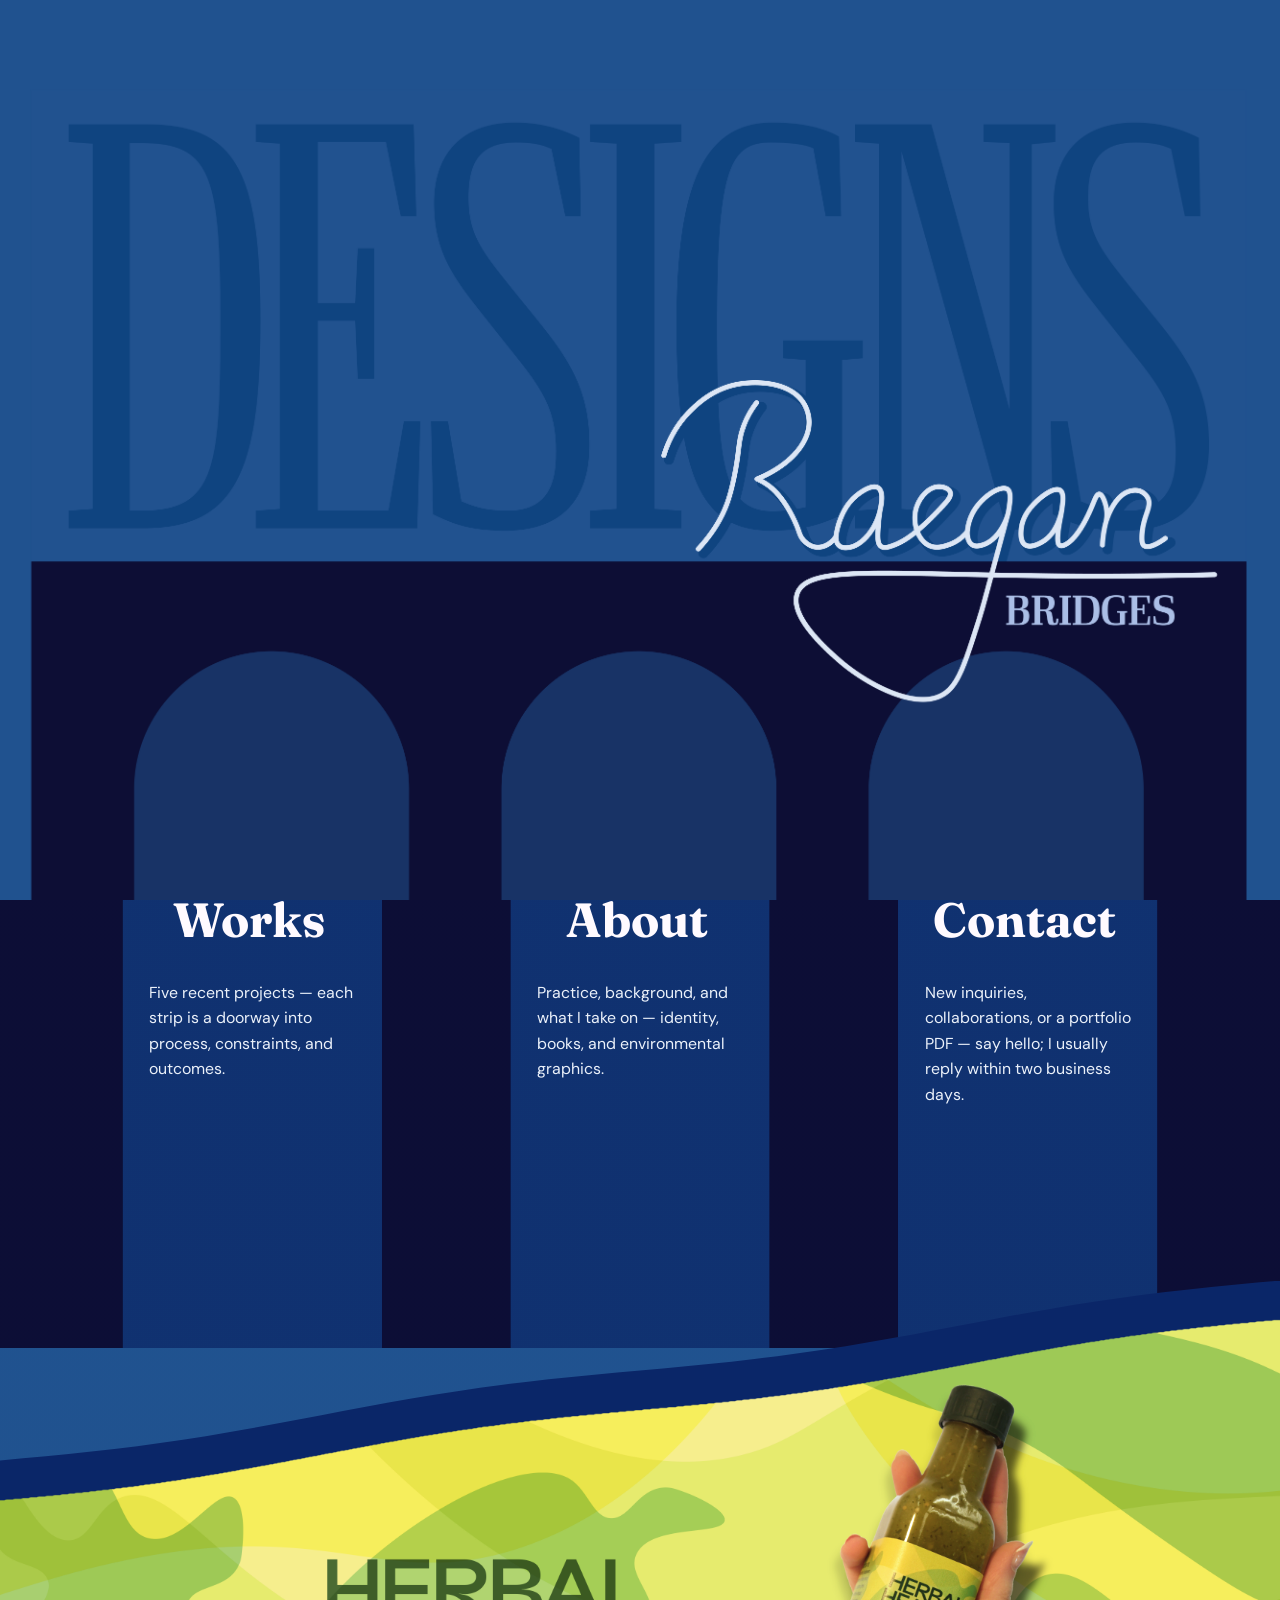
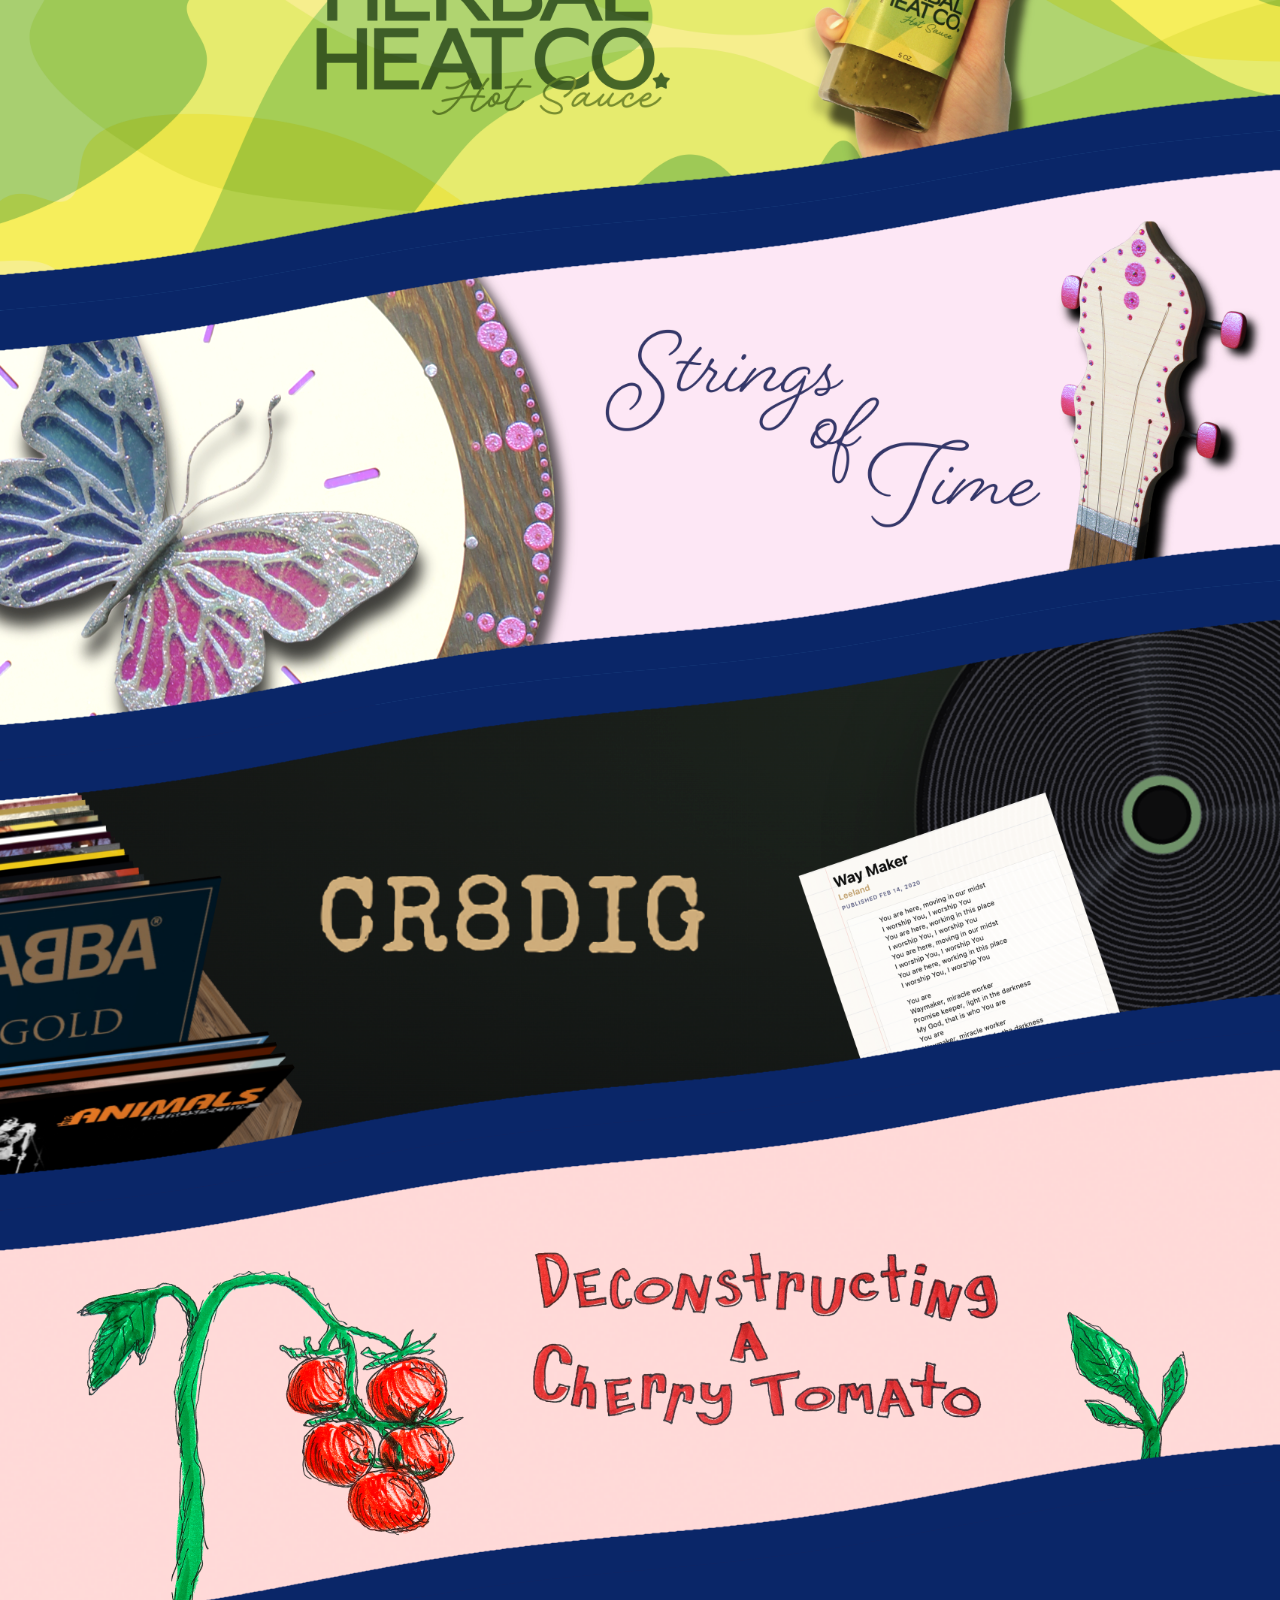
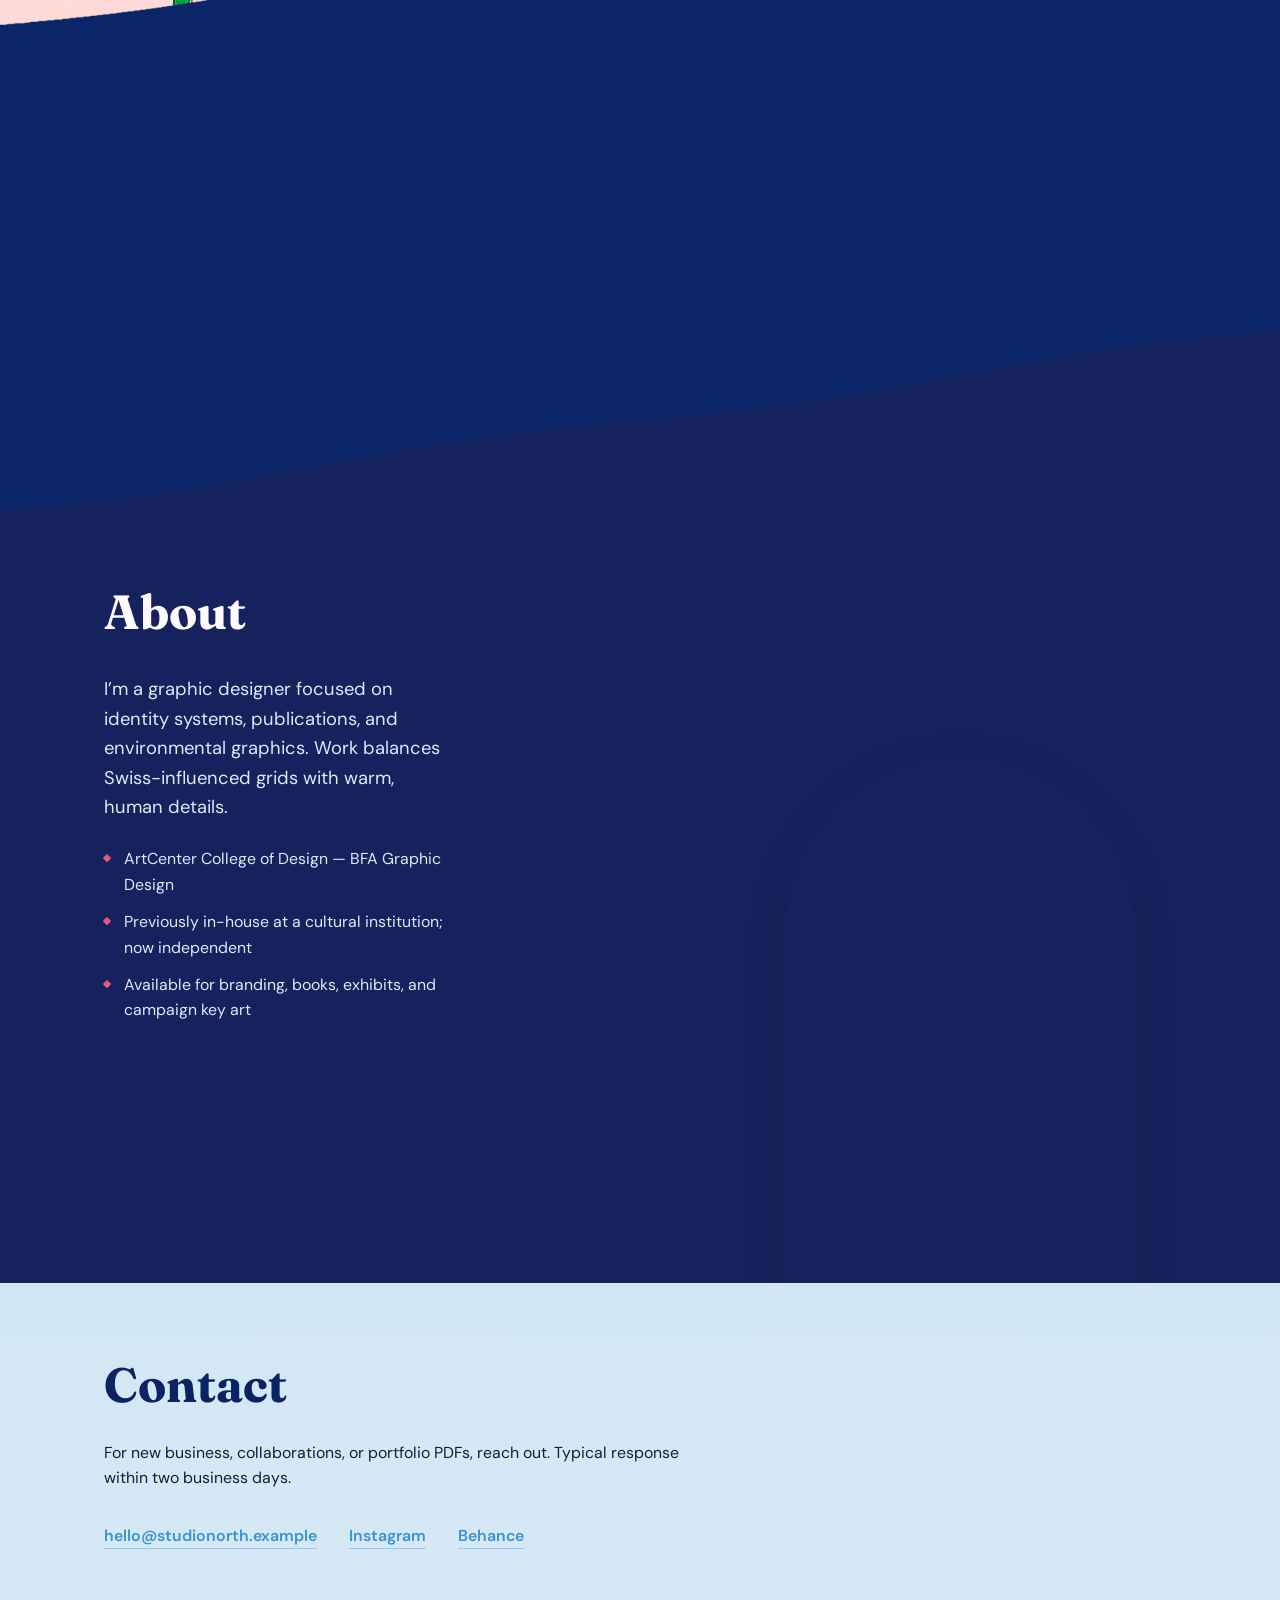
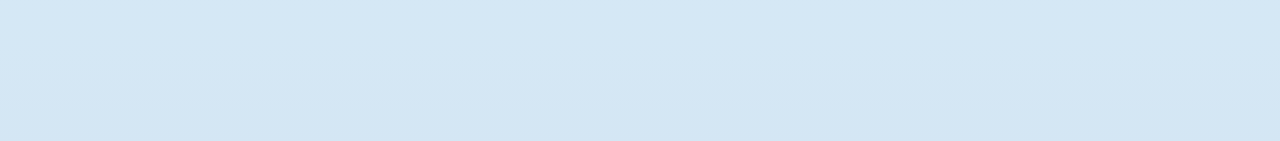
==== commit a83fca31: "test" ====
--- a/index.html
+++ b/index.html
@@ -37,18 +37,7 @@
       </div>
     </nav>
 
-    <section id="home" aria-label="Cover">
-      <div class="hero">
-        <img
-          class="hero-wordmark"
-          src="images/logo/NAME.png"
-          alt="Studio North"
-          width="640"
-          height="200"
-          decoding="async"
-        />
-      </div>
-    </section>
+    <section id="home" aria-label="Cover"></section>
 
     <section id="works" aria-labelledby="works-heading">
       <div class="works-bridge-head">
@@ -128,15 +117,30 @@
     <section id="about" aria-labelledby="about-heading">
       <div class="section-inner">
         <h2 id="about-heading">About</h2>
-        <p class="lead">
-          I’m a graphic designer focused on identity systems, publications, and environmental
-          graphics. Work balances Swiss-influenced grids with warm, human details.
-        </p>
-        <ul>
-          <li>ArtCenter College of Design — BFA Graphic Design</li>
-          <li>Previously in-house at a cultural institution; now independent</li>
-          <li>Available for branding, books, exhibits, and campaign key art</li>
-        </ul>
+        <div class="about-layout">
+          <div class="about-copy">
+            <p class="lead">
+              I’m a graphic designer focused on identity systems, publications, and environmental
+              graphics. Work balances Swiss-influenced grids with warm, human details.
+            </p>
+            <ul>
+              <li>ArtCenter College of Design — BFA Graphic Design</li>
+              <li>Previously in-house at a cultural institution; now independent</li>
+              <li>Available for branding, books, exhibits, and campaign key art</li>
+            </ul>
+          </div>
+          <figure class="about-designer-figure">
+            <img
+              class="about-designer-image"
+              src="images/logo/Me-05.png"
+              alt="Portrait of the designer"
+              width="2403"
+              height="3600"
+              decoding="async"
+              loading="lazy"
+            />
+          </figure>
+        </div>
       </div>
     </section>
 
--- a/css/styles.css
+++ b/css/styles.css
@@ -29,7 +29,8 @@
   --hero-works-surface: color-mix(in srgb, var(--navy) 58%, var(--sky) 42%);
   /* #about (and #works lower half) solid fill */
   --about-bg: #15225d;
-  --nav-h: 4rem;
+  /* Slightly below 4rem so nav + layout match a typical local window vs wide fullscreen on gh-pages */
+  --nav-h: 3.75rem;
   --strip-angle: 8deg;
   --strip-tan: tan(var(--strip-angle));
   --strip-h: 50vh;
@@ -49,6 +50,9 @@
   overflow-x: hidden;
   max-width: 100%;
   background-color: color-mix(in srgb, var(--sky-pale) 64%, var(--sky-lighter) 36%);
+  /* Avoid mobile browsers inflating type vs desktop devtools / local file preview */
+  -webkit-text-size-adjust: 100%;
+  text-size-adjust: 100%;
 }
 
 body {
@@ -67,7 +71,8 @@
   background-attachment: fixed;
   color: var(--charcoal);
   line-height: 1.6;
-  font-size: clamp(1rem, 0.95rem + 0.25vw, 1.125rem);
+  /* Tighter clamp + lower vw: wide-viewport GitHub Pages matched narrower local window */
+  font-size: clamp(0.9375rem, 0.88rem + 0.14vw, 1.05rem);
 }
 
 /* ——— Nav tabs ——— */
@@ -180,37 +185,20 @@
   isolation: isolate;
   min-height: 100vh;
   min-height: 100svh;
-  display: flex;
-  align-items: center;
-  justify-content: center;
   box-sizing: border-box;
-  padding: calc(var(--nav-h) + 1.25rem) clamp(1rem, 4vw, 2rem)
-    calc(var(--nav-h) + 1.25rem + clamp(5rem, 22vh, 14rem));
+  padding: 0;
   width: 100%;
   max-width: 100%;
   background-color: var(--hero-works-surface);
-}
-
-/* Lower band only — avoids tall PNG + full-height layer hiding position changes. */
+  background-image: url("../images/logo/background.png");
+  background-repeat: no-repeat;
+  background-size: cover;
+  background-position: center center;
+}
+
+/* Home now uses a single full-section background PNG. */
 #home::after {
-  content: "";
-  position: absolute;
-  top: 60%;
-  left: 0;
-  right: 0;
-  bottom: 0;
-  z-index: 0;
-  pointer-events: none;
-  background-image:
-    linear-gradient(
-      color-mix(in srgb, var(--navy) 70%, transparent) 0%,
-      color-mix(in srgb, var(--navy) 70%, transparent) 100%
-    ),
-    url("../images/logo/BRIDGE.png");
-  background-repeat: no-repeat, no-repeat;
-  background-position: center top, center top;
-  background-size: 100% auto, 100% auto;
-  background-blend-mode: multiply, normal;
+  content: none;
 }
 
 .hero {
@@ -605,6 +593,13 @@
 /* ——— About ——— */
 #about {
   background: var(--about-bg);
+  position: relative;
+  overflow: hidden;
+}
+
+#about .section-inner {
+  position: relative;
+  padding-bottom: 0;
 }
 
 #about h2 {
@@ -612,6 +607,38 @@
   font-size: clamp(2rem, 5vw, 3rem);
   margin: 0 0 1.5rem;
   color: var(--text);
+}
+
+.about-layout {
+  position: relative;
+  min-height: clamp(24rem, 52vw, 38rem);
+}
+
+.about-copy {
+  min-width: 0;
+  max-width: 48rem;
+  padding-right: min(26rem, 44vw);
+  padding-bottom: clamp(2rem, 5vw, 4rem);
+}
+
+.about-designer-figure {
+  margin: 0;
+  position: absolute;
+  right: clamp(1.25rem, 4vw, 2.5rem);
+  bottom: 0;
+  width: min(22rem, 42vw);
+  max-width: 100%;
+  /* Circular arch top */
+  border-radius: 9999px 9999px 10px 10px;
+  overflow: hidden;
+  box-shadow: 0 12px 36px color-mix(in srgb, var(--charcoal) 24%, transparent);
+}
+
+.about-designer-image {
+  display: block;
+  width: 100%;
+  height: auto;
+  margin: 0;
 }
 
 #about .lead {
@@ -628,6 +655,24 @@
   display: grid;
   gap: 0.75rem;
   max-width: 32rem;
+}
+
+@media (max-width: 52rem) {
+  .about-layout {
+    min-height: 0;
+  }
+
+  .about-copy {
+    padding-right: 0;
+  }
+
+  .about-designer-figure {
+    position: relative;
+    right: auto;
+    bottom: auto;
+    width: min(15rem, 62vw);
+    margin-top: 1rem;
+  }
 }
 
 #about li {
@@ -813,7 +858,8 @@
     overflow-x: hidden;
     z-index: 50;
     -webkit-overflow-scrolling: touch;
-    padding: clamp(1.25rem, 3vw, 2rem);
+    padding-top: clamp(0.45rem, 1.35vw, 0.85rem);
+    padding-inline: clamp(1.25rem, 3vw, 2rem);
     padding-bottom: max(2rem, env(safe-area-inset-bottom, 0px));
     box-shadow: -12px 0 40px color-mix(in srgb, var(--navy) 22%, transparent);
   }
@@ -833,7 +879,9 @@
     position: relative;
     width: auto;
     order: -1;
-    padding: clamp(1.25rem, 3vw, 2rem);
+    padding-top: clamp(0.5rem, 1.5vw, 1rem);
+    padding-inline: clamp(1.25rem, 3vw, 2rem);
+    padding-bottom: clamp(1.25rem, 3vw, 2rem);
     border-radius: 8px;
     overflow: visible;
     box-shadow:
@@ -855,12 +903,17 @@
  * Do not use font-size: 0 on the heading — it can collapse <img> sizing in some browsers.
  */
 .project-page.project-page--split .project-split__text h1.project-split__wordmark {
-  margin: 0 0 1rem;
+  margin: -0.35rem 0 1rem;
   padding: 0;
   font-family: inherit;
   font-size: inherit;
   font-weight: inherit;
   line-height: normal;
+}
+
+/* HHC + Tomato: slight extra padding above the wordmark panel (set on <body>) */
+body.project-wordmark-head-space .project-split__text {
+  padding-top: clamp(0.7rem, 1.9vw, 1.2rem);
 }
 
 .project-split__text .project-split__wordmark-img {
@@ -1073,6 +1126,82 @@
 @media (max-width: 51.99rem) {
   #hhc-gallery .project-gallery__item--hero {
     height: auto;
+  }
+}
+
+/*
+ * Strings: mosaic — tall lead at left; top-right + bottom-right quadrants
+ * so the last two images sit in the former “blank” area.
+ */
+#strings-gallery.project-gallery--strings-mosaic {
+  width: 100%;
+  max-width: min(58rem, 100%);
+  margin-inline: auto;
+}
+
+@media (min-width: 52rem) {
+  .project-gallery--strings-mosaic {
+    /* Wider lead column; right pair stays a balanced 2×2 */
+    grid-template-columns: minmax(0, 1.65fr) minmax(0, 1fr) minmax(0, 1fr);
+  }
+
+  .project-gallery--strings-mosaic > .project-gallery__item:nth-child(1) {
+    grid-column: 1;
+    grid-row: 1 / span 2;
+    align-self: stretch;
+    display: flex;
+    min-height: 0;
+  }
+
+  /* Fill the tall lead cell like the original mosaic layout. */
+  .project-gallery--strings-mosaic > .project-gallery__item:nth-child(1) img {
+    width: 100%;
+    height: 100%;
+    min-height: 0;
+    object-fit: cover;
+  }
+
+  .project-gallery--strings-mosaic > .project-gallery__item:nth-child(2) {
+    grid-column: 2;
+    grid-row: 1;
+  }
+
+  .project-gallery--strings-mosaic > .project-gallery__item:nth-child(3) {
+    grid-column: 3;
+    grid-row: 1;
+  }
+
+  .project-gallery--strings-mosaic > .project-gallery__item:nth-child(4) {
+    grid-column: 2;
+    grid-row: 2;
+  }
+
+  .project-gallery--strings-mosaic > .project-gallery__item:nth-child(5) {
+    grid-column: 3;
+    grid-row: 2;
+  }
+
+  /* Override generic --wide span so placement above wins */
+  .project-gallery--strings-mosaic > .project-gallery__item--wide:nth-child(1) {
+    grid-column: 1;
+    grid-row: 1 / span 2;
+  }
+}
+
+@media (max-width: 51.99rem) {
+  .project-gallery--strings-mosaic > .project-gallery__item:nth-child(n) {
+    grid-column: auto;
+    grid-row: auto;
+  }
+
+  .project-gallery--strings-mosaic > .project-gallery__item:nth-child(1) {
+    display: block;
+  }
+
+  .project-gallery--strings-mosaic > .project-gallery__item:nth-child(1) img {
+    width: 100%;
+    height: auto;
+    object-fit: unset;
   }
 }
 
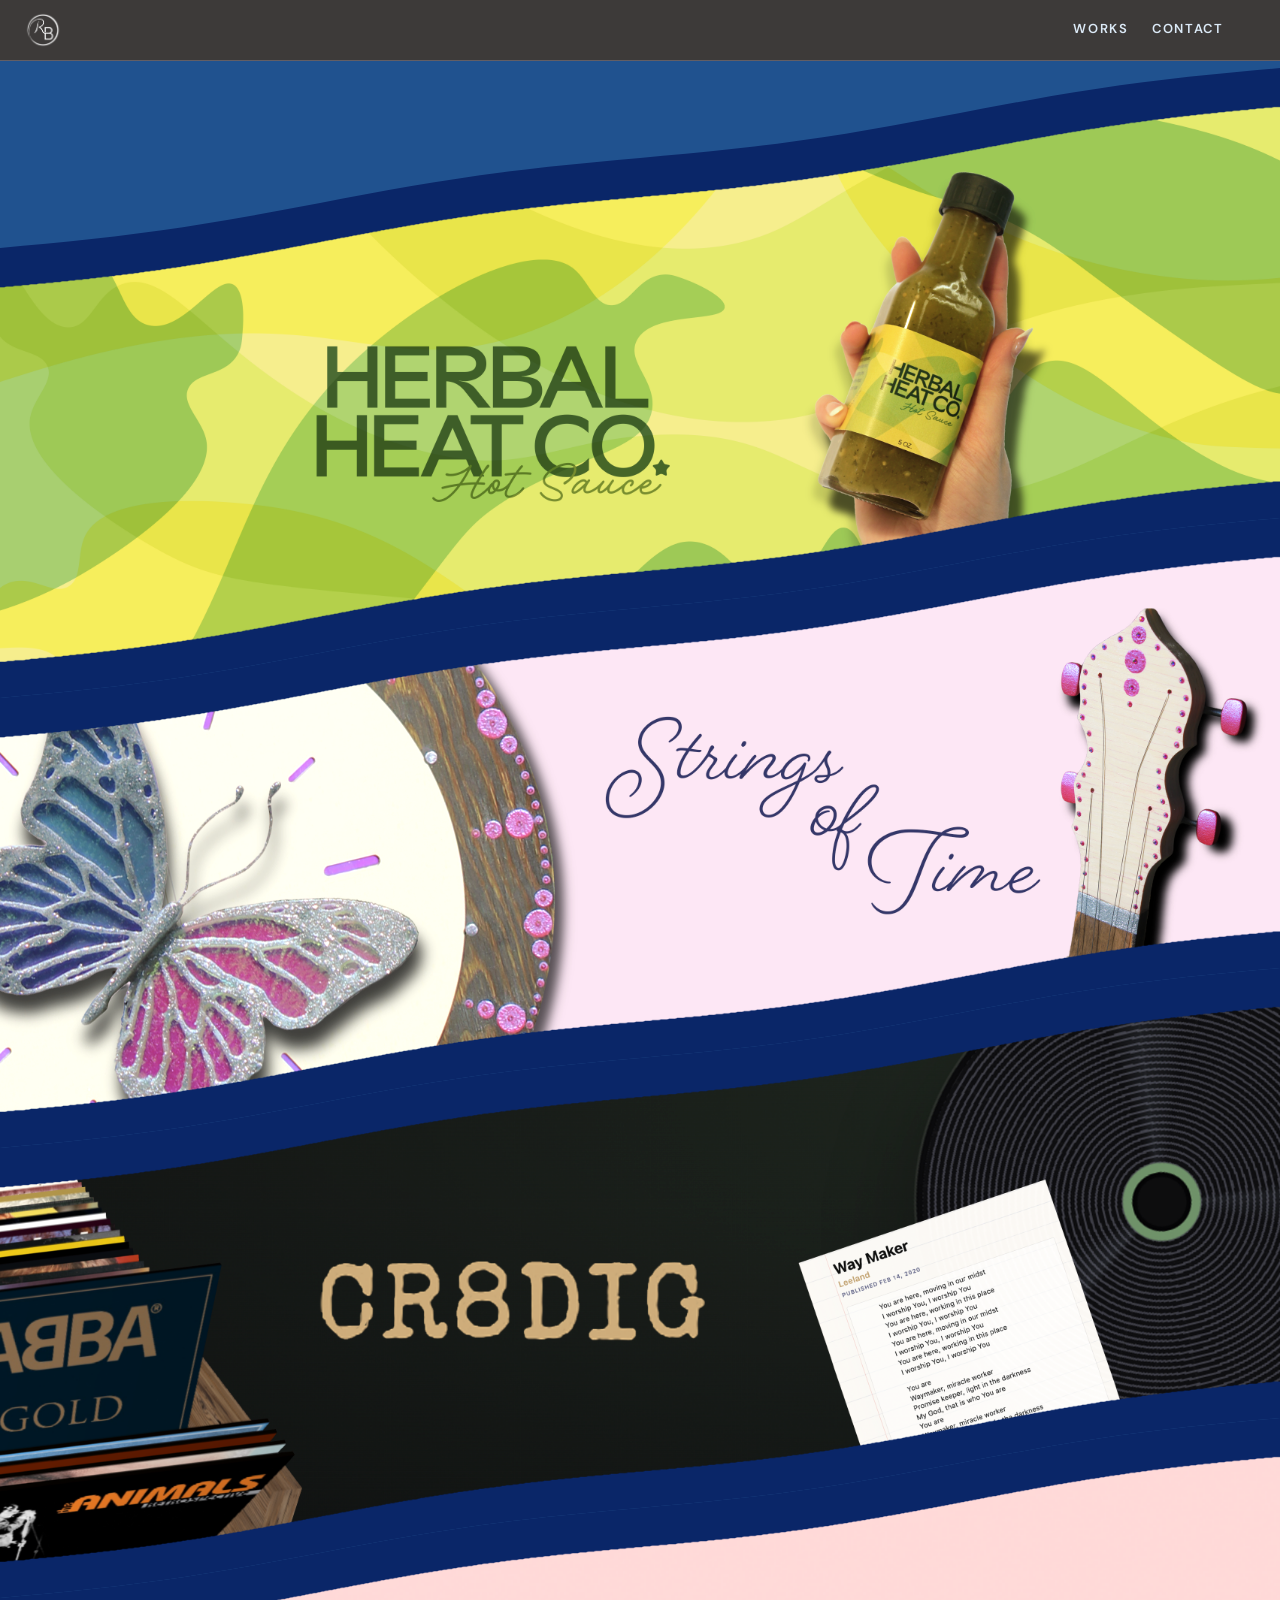
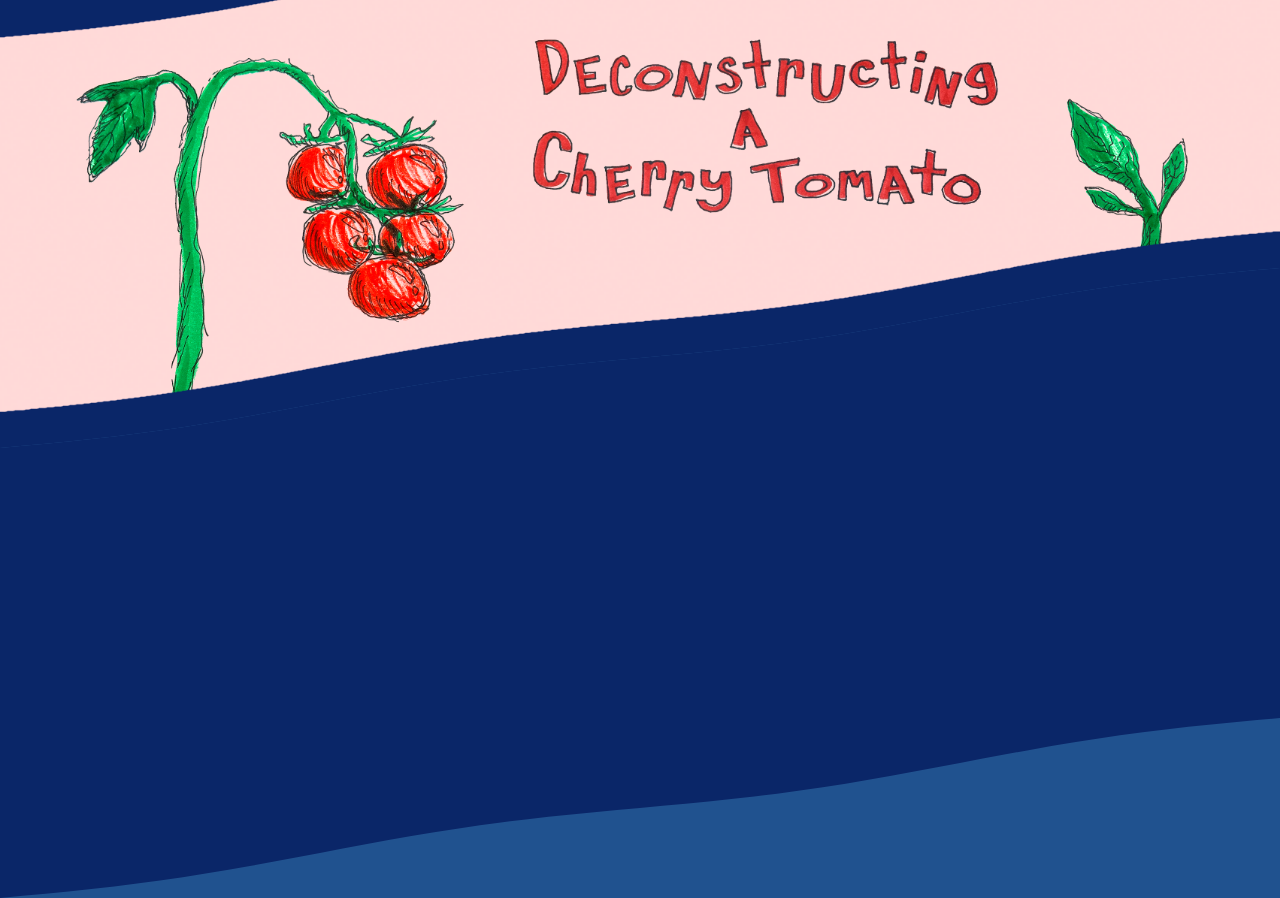
==== commit 7f0d10a9: "update" ====
--- a/index.html
+++ b/index.html
@@ -26,40 +26,16 @@
   </head>
   <body>
     <nav class="site-nav" aria-label="Primary">
-      <a class="site-nav__brand" href="#home">
+      <a class="site-nav__brand" href="#works-strips">
         <img src="images/logo/LOGOMARK.png" alt="Studio North" width="72" height="72" decoding="async" />
       </a>
       <div class="site-nav__links">
-        <a href="#home">Home</a>
         <a href="#works-strips">Works</a>
-        <a href="#about">About</a>
-        <a href="#contact">Contact</a>
+        <a href="about.html#about">Contact</a>
       </div>
     </nav>
 
-    <section id="home" aria-label="Cover"></section>
-
-    <section id="works" aria-labelledby="works-heading">
-      <div class="works-bridge-head">
-        <div class="works-intro works-bridge-head__pillar works-bridge-head__pillar--works">
-          <h2 id="works-heading"><a href="#works-strips">Works</a></h2>
-          <p>Five recent projects — each strip is a doorway into process, constraints, and outcomes.</p>
-        </div>
-        <div
-          class="works-bridge-blip works-bridge-head__pillar works-bridge-head__pillar--about"
-          aria-labelledby="works-about-teaser-heading"
-        >
-          <h2 id="works-about-teaser-heading"><a href="#about">About</a></h2>
-          <p>Practice, background, and what I take on — identity, books, and environmental graphics.</p>
-        </div>
-        <div
-          class="works-bridge-blip works-bridge-head__pillar works-bridge-head__pillar--contact"
-          aria-labelledby="works-contact-teaser-heading"
-        >
-          <h2 id="works-contact-teaser-heading"><a href="#contact">Contact</a></h2>
-          <p>New inquiries, collaborations, or a portfolio PDF — say hello; I usually reply within two business days.</p>
-        </div>
-      </div>
+    <section id="works" aria-label="Works">
       <div id="works-strips" class="works-strips">
         <article class="work-strip work-strip--1">
           <a href="HHC.html" aria-label="HHC">
@@ -113,50 +89,5 @@
         </article>
       </div>
     </section>
-
-    <section id="about" aria-labelledby="about-heading">
-      <div class="section-inner">
-        <h2 id="about-heading">About</h2>
-        <div class="about-layout">
-          <div class="about-copy">
-            <p class="lead">
-              I’m a graphic designer focused on identity systems, publications, and environmental
-              graphics. Work balances Swiss-influenced grids with warm, human details.
-            </p>
-            <ul>
-              <li>ArtCenter College of Design — BFA Graphic Design</li>
-              <li>Previously in-house at a cultural institution; now independent</li>
-              <li>Available for branding, books, exhibits, and campaign key art</li>
-            </ul>
-          </div>
-          <figure class="about-designer-figure">
-            <img
-              class="about-designer-image"
-              src="images/logo/Me-05.png"
-              alt="Portrait of the designer"
-              width="2403"
-              height="3600"
-              decoding="async"
-              loading="lazy"
-            />
-          </figure>
-        </div>
-      </div>
-    </section>
-
-    <section id="contact" aria-labelledby="contact-heading">
-      <div class="section-inner">
-        <h2 id="contact-heading">Contact</h2>
-        <p>
-          For new business, collaborations, or portfolio PDFs, reach out. Typical response
-          within two business days.
-        </p>
-        <div class="contact-links">
-          <a href="mailto:hello@studionorth.example">hello@studionorth.example</a>
-          <a href="https://instagram.com" rel="noopener noreferrer">Instagram</a>
-          <a href="https://behance.net" rel="noopener noreferrer">Behance</a>
-        </div>
-      </div>
-    </section>
   </body>
 </html>
--- a/css/styles.css
+++ b/css/styles.css
@@ -179,230 +179,22 @@
   padding: clamp(2rem, 5vw, 4rem) clamp(1.25rem, 4vw, 2.5rem);
 }
 
-/* ——— Home / cover ——— */
-#home {
-  position: relative;
-  isolation: isolate;
-  min-height: 100vh;
-  min-height: 100svh;
-  box-sizing: border-box;
-  padding: 0;
-  width: 100%;
-  max-width: 100%;
-  background-color: var(--hero-works-surface);
-  background-image: url("../images/logo/background.png");
-  background-repeat: no-repeat;
-  background-size: cover;
-  background-position: center center;
-}
-
-/* Home now uses a single full-section background PNG. */
-#home::after {
-  content: none;
-}
-
-.hero {
-  position: relative;
-  z-index: 2;
-  display: flex;
-  flex-direction: column;
-  align-items: center;
-  justify-content: center;
-  text-align: center;
-  width: 100%;
-  max-width: min(98vw, 88rem);
-  margin-inline: auto;
-}
-
-.hero-wordmark {
-  display: block;
-  width: min(98vw, 82rem);
-  max-width: 100%;
-  max-height: min(62vh, 44rem);
-  height: auto;
-  margin-inline: auto;
-  margin-top: clamp(2.5rem, 10vh, 7rem);
-  object-fit: contain;
-  filter: brightness(0) invert(1);
-  /* Slightly larger without changing layout (avoids shifting #home::after bridge band) */
-  transform: scale(1.07);
-  transform-origin: center center;
-}
-
-/* Works: bridge-legs band pinned to section top (short box so bg isn’t vertically centered in tall #works). */
-#works::after {
-  content: "";
-  position: absolute;
-  top: 0;
-  left: 0;
-  right: 0;
-  height: 0;
-  padding-bottom: 35%;
-  z-index: 1;
-  pointer-events: none;
-  background-image:
-    linear-gradient(
-      color-mix(in srgb, var(--navy) 70%, transparent) 0%,
-      color-mix(in srgb, var(--navy) 70%, transparent) 100%
-    ),
-    url("../images/logo/BRIDGE-LEGS.png");
-  background-repeat: no-repeat, no-repeat;
-  background-position: center top, center top;
-  background-size: 100% auto, 100% auto;
-  background-blend-mode: multiply, normal;
-  overflow: hidden;
-}
-
 /* ——— Works ——— */
 #works {
   position: relative;
   isolation: isolate;
   width: 100%;
   max-width: 100%;
-  padding: 0;
+  /* Clear fixed .site-nav; small extra gap so the first strip reads below the bar */
+  padding: calc(var(--nav-h) + 0.5rem) 0 0;
   overflow: visible;
   box-sizing: border-box;
-  /* Lower half matches #about solid fill */
-  background: linear-gradient(
-    180deg,
-    var(--hero-works-surface) 0%,
-    var(--hero-works-surface) 50%,
-    var(--about-bg) 50%,
-    var(--about-bg) 100%
-  );
-}
-
-/*
- * BRIDGE-LEGS.png: dark margins + three lighter “pillars” + dark gutters between them.
- * Match those proportions (same as background-size: 100% wide) so copy sits on the light bands only.
- */
-.works-bridge-head {
-  --bridge-margin: 9.6fr;
-  --bridge-pillar: 20.21fr;
-  --bridge-gutter: 10.06fr;
-
-  position: relative;
-  z-index: 2;
-  display: grid;
-  grid-template-columns:
-    minmax(0, var(--bridge-margin))
-    minmax(0, var(--bridge-pillar))
-    minmax(0, var(--bridge-gutter))
-    minmax(0, var(--bridge-pillar))
-    minmax(0, var(--bridge-gutter))
-    minmax(0, var(--bridge-pillar))
-    minmax(0, var(--bridge-margin));
-  gap: 0;
-  width: 100%;
-  max-width: 100%;
-  margin: 0 auto;
-  /* Block-start pushes pillar copy lower in the bridge band; block-end before work strips. */
-  padding: clamp(3.5rem, 8vw, 5.5rem) 0 clamp(1rem, 2.5vw, 1.5rem);
-  align-items: start;
-  box-sizing: border-box;
-}
-
-.works-bridge-head__pillar--works {
-  grid-column: 2;
-}
-
-.works-bridge-head__pillar--about {
-  grid-column: 4;
-}
-
-.works-bridge-head__pillar--contact {
-  grid-column: 6;
-}
-
-/*
- * Inset from pillar edges.
- * Strong translateY pulls Works / About / Contact up visually on the bridge art only.
- * Transforms don’t change layout height, so .works-strips stay fixed vs the hero / top section.
- */
-.works-bridge-head__pillar {
-  padding-inline-start: clamp(1rem, 3vw, 1.65rem);
-  padding-inline-end: clamp(0.85rem, 2.2vw, 1.35rem);
-  padding-block: clamp(0.85rem, 2.5vw, 1.35rem);
-  transform: translateY(clamp(-8rem, -22vw, -3.5rem));
-}
-
-.works-intro,
-.works-bridge-blip {
-  position: relative;
-  min-width: 0;
-}
-
-.works-intro h2,
-.works-bridge-blip h2 {
-  font-family: "Fraunces", Georgia, serif;
-  font-size: clamp(2rem, 5vw, 3rem);
-  margin: 0 0 0.5rem;
-}
-
-.works-bridge-head .works-intro h2,
-.works-bridge-head .works-bridge-blip h2 {
-  text-align: center;
-  transform: translateX(clamp(-0.35rem, -0.85vw, -0.12rem));
-  margin-bottom: clamp(0.85rem, 2.25vw, 1.35rem);
-}
-
-#works .works-intro h2,
-#works .works-bridge-blip h2 {
-  color: var(--cream);
-}
-
-.works-bridge-head .works-intro h2 a,
-.works-bridge-blip h2 a {
-  color: inherit;
-  text-decoration: none;
-}
-
-.works-bridge-head .works-intro h2 a:hover,
-.works-bridge-blip h2 a:hover {
-  color: var(--pink-light);
-}
-
-.works-bridge-head .works-intro h2 a:focus-visible,
-.works-bridge-blip h2 a:focus-visible {
-  outline: 2px solid var(--accent);
-  outline-offset: 4px;
-  border-radius: 2px;
-}
-
-.works-intro p,
-.works-bridge-blip p {
-  color: var(--text-muted);
-  margin: 0;
-  max-width: 36rem;
-}
-
-#works .works-intro p,
-#works .works-bridge-blip p {
-  color: color-mix(in srgb, var(--cream) 78%, var(--sky-lighter) 22%);
-}
-
-.works-bridge-head .works-intro p,
-.works-bridge-head .works-bridge-blip p {
-  max-width: 100%;
-}
-
-@media (max-width: 52rem) {
-  .works-bridge-head {
-    grid-template-columns: 1fr;
-    padding-inline: clamp(1.25rem, 4vw, 2rem);
-    align-items: start;
-    gap: clamp(1.5rem, 5vw, 2.5rem);
-  }
-
-  .works-bridge-head__pillar--works,
-  .works-bridge-head__pillar--about,
-  .works-bridge-head__pillar--contact {
-    grid-column: 1;
-  }
-
-  .works-bridge-head__pillar {
-    transform: none;
-  }
+  background: var(--hero-works-surface);
+}
+
+/* About + Contact standalone page: clear fixed nav */
+body.page-about-contact #about {
+  padding-top: calc(var(--nav-h) + 0.5rem);
 }
 
 /*
@@ -1016,6 +808,21 @@
   }
 }
 
+.project-embed-notice {
+  margin: 0;
+  padding: 0.65rem 0.9rem;
+  font-size: 0.8125rem;
+  line-height: 1.45;
+  color: color-mix(in srgb, var(--charcoal) 88%, var(--navy) 12%);
+  background: color-mix(in srgb, #fff7ed 92%, var(--cream));
+  border-bottom: 1px solid color-mix(in srgb, var(--sky-lighter) 35%, transparent);
+}
+
+.project-embed-notice code {
+  font-size: 0.88em;
+  color: var(--navy);
+}
+
 .project-gallery {
   display: grid;
   grid-template-columns: repeat(2, minmax(0, 1fr));
@@ -1126,6 +933,28 @@
 @media (max-width: 51.99rem) {
   #hhc-gallery .project-gallery__item--hero {
     height: auto;
+  }
+}
+
+/* Tomato: dark green stage behind the spread (no drop shadow). */
+#tomato-gallery .project-gallery__item--hero {
+  overflow: hidden;
+  background: #0f2918;
+  height: min(68vh, 800px);
+}
+
+#tomato-gallery .project-gallery__item--hero img {
+  object-fit: contain;
+  object-position: center;
+  box-shadow: none;
+  /* Larger spread inside fixed hero; clips slightly into green at edges */
+  transform: scale(1.46);
+  transform-origin: center center;
+}
+
+@media (max-width: 51.99rem) {
+  #tomato-gallery .project-gallery__item--hero {
+    height: min(60vh, 700px);
   }
 }
 
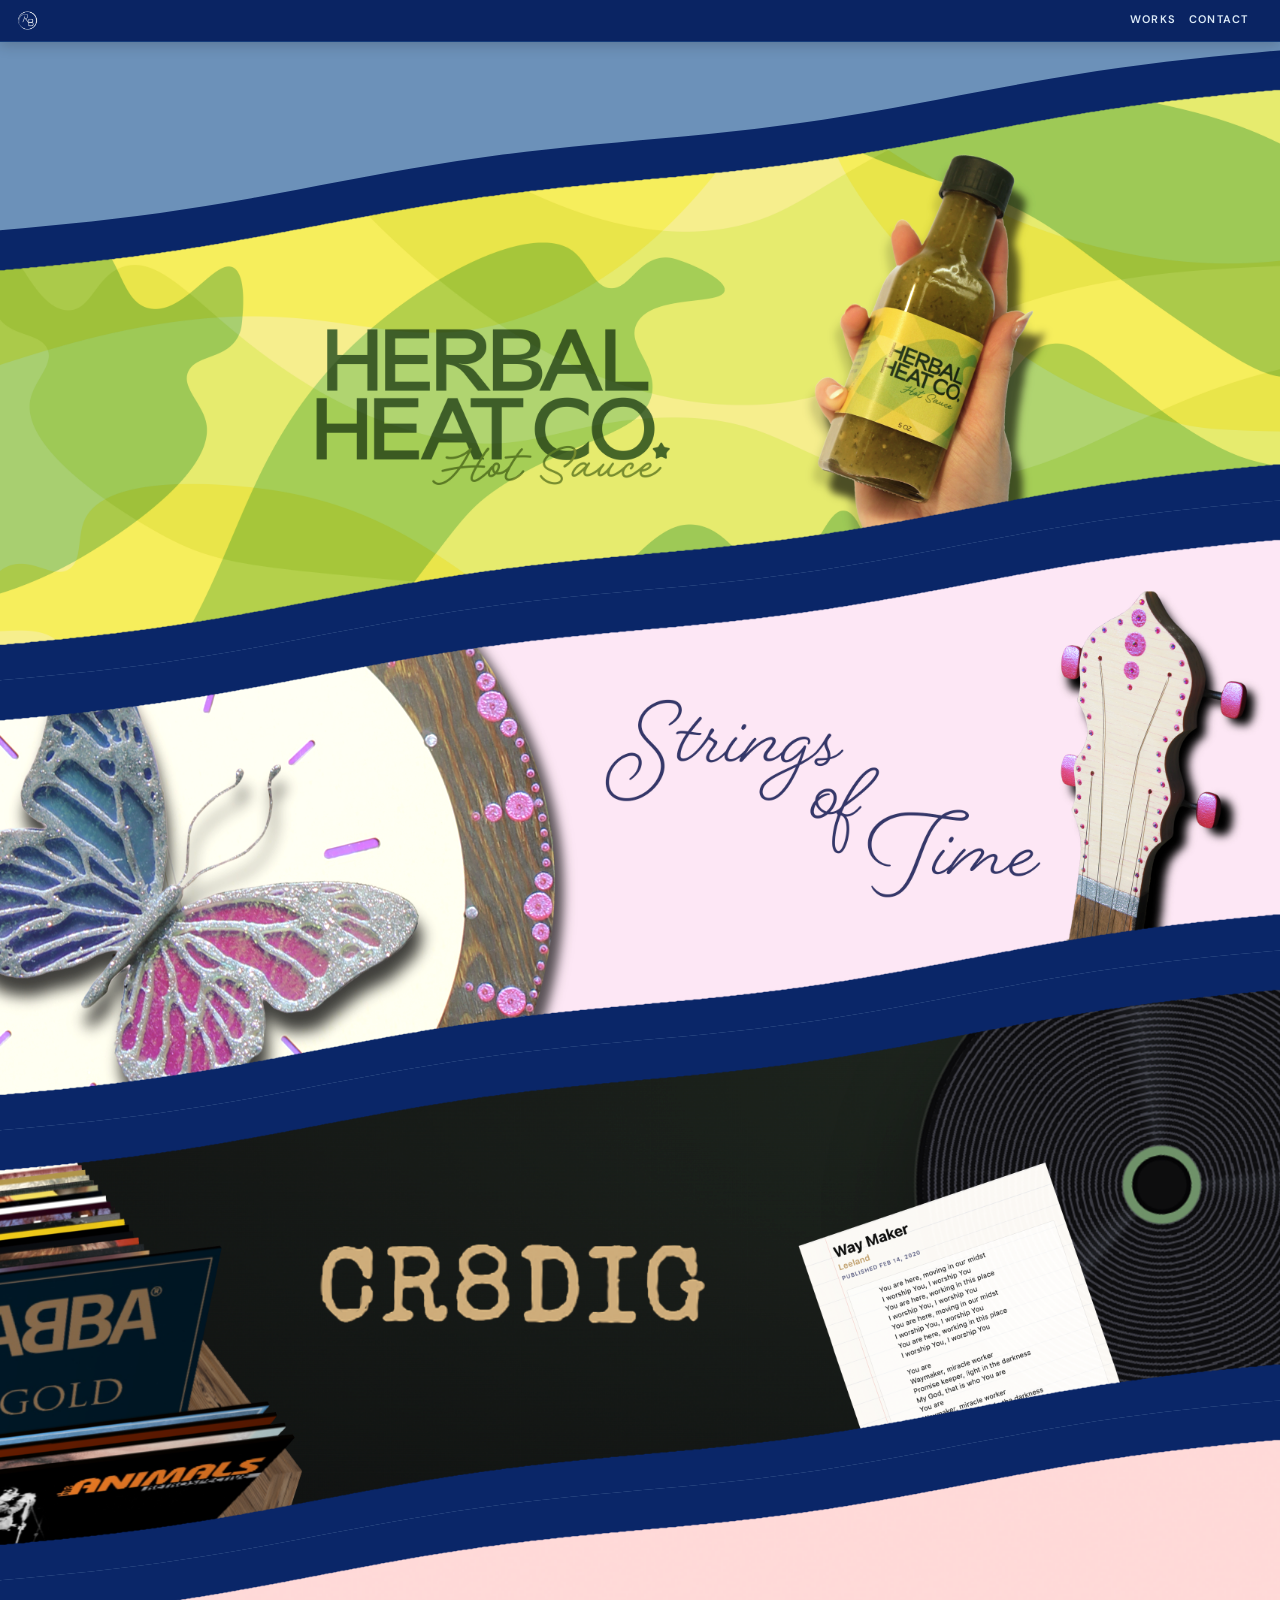
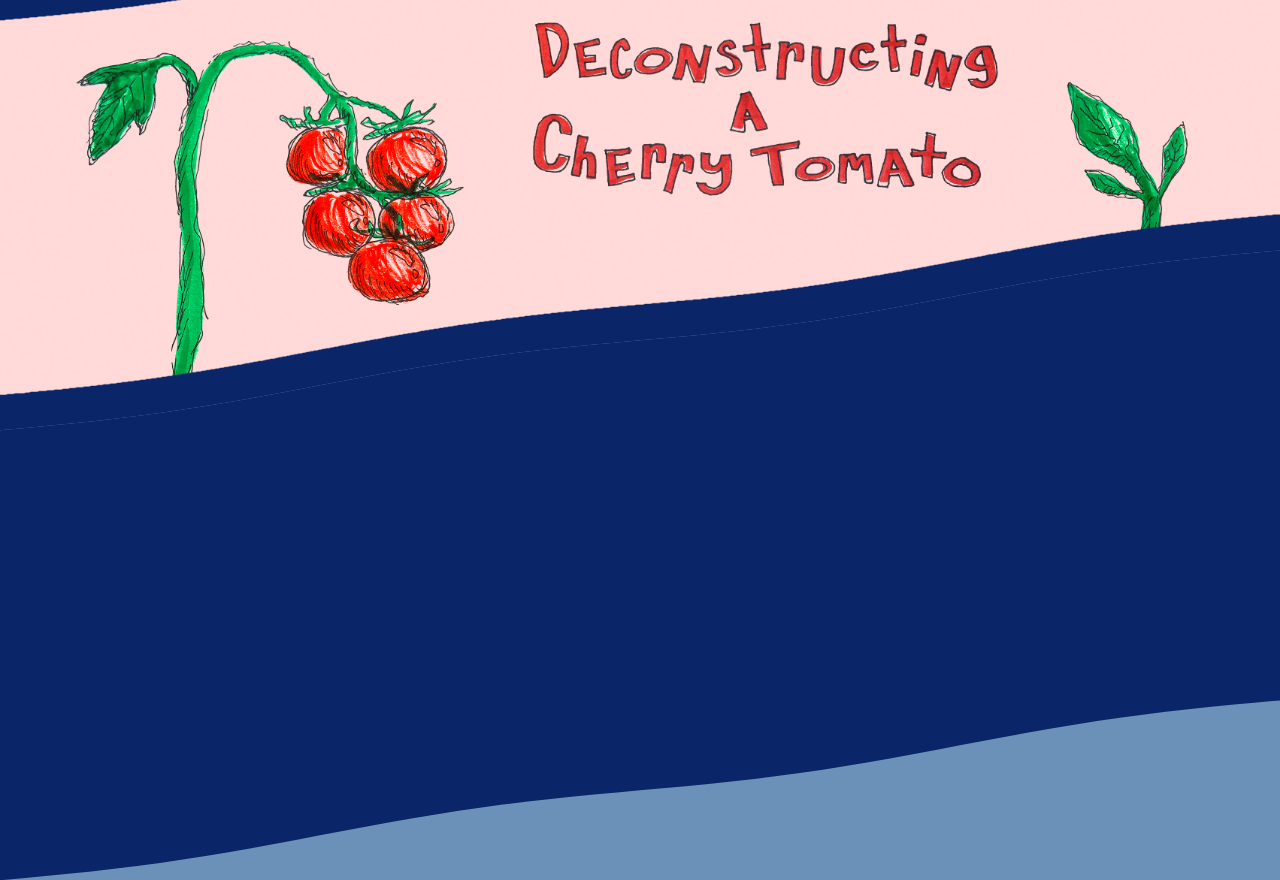
==== commit 8630f507: "update" ====
--- a/index.html
+++ b/index.html
@@ -52,7 +52,7 @@
             <div class="work-strip__content" aria-hidden="true">
               <p class="work-strip__index">02</p>
               <h3 class="work-strip__title">Strings</h3>
-              <p class="work-strip__meta">Publication · Print · Photography</p>
+              <p class="work-strip__meta">Woodworking · 3D printing · Lazer cutting · Painting · Photography</p>
             </div>
             <span class="work-strip__arrow" aria-hidden="true">→</span>
           </a>
--- a/css/styles.css
+++ b/css/styles.css
@@ -25,12 +25,14 @@
   --accent-pink: var(--magenta);
   --tone-deep: var(--charcoal);
   --tone-mid: var(--navy);
-  /* Hero + Works section fill: deep saturated blue (not the old pale sky wash). */
+  /* Legacy name: was saturated blue behind works; #works now uses --works-strip-backdrop. */
   --hero-works-surface: color-mix(in srgb, var(--navy) 58%, var(--sky) 42%);
+  /* Wash behind work-strip “boxes” — saturated blue (sky chroma + depth) */
+  --works-strip-backdrop: color-mix(in srgb, var(--navy) 36%, var(--sky-lighter) 64%);
   /* #about (and #works lower half) solid fill */
   --about-bg: #15225d;
   /* Slightly below 4rem so nav + layout match a typical local window vs wide fullscreen on gh-pages */
-  --nav-h: 3.75rem;
+  --nav-h: 2.65rem;
   --strip-angle: 8deg;
   --strip-tan: tan(var(--strip-angle));
   --strip-h: 50vh;
@@ -86,16 +88,14 @@
   flex-wrap: wrap;
   align-items: center;
   justify-content: space-between;
-  gap: 0.75rem 1.25rem;
+  gap: 0.35rem 0.75rem;
   min-height: var(--nav-h);
-  padding: 0.75rem clamp(1rem, 3vw, 1.5rem);
-  background: color-mix(
-    in srgb,
-    var(--bg) 84%,
-    color-mix(in srgb, var(--sky) 7%, color-mix(in srgb, var(--pink-pale) 55%, var(--sky-pale)))
-  );
+  padding: 0.25rem clamp(0.6rem, 2vw, 1rem);
+  line-height: 1;
+  background: var(--navy);
   backdrop-filter: blur(12px);
-  border-bottom: 1px solid color-mix(in srgb, color-mix(in srgb, var(--sky-lighter) 55%, var(--pink-lighter)) 28%, transparent);
+  border-bottom: 1px solid color-mix(in srgb, var(--sky) 22%, transparent);
+  box-shadow: 0 3px 14px color-mix(in srgb, var(--charcoal) 22%, transparent);
   transform: translateY(-100%);
   transition: transform 0.45s cubic-bezier(0.22, 1, 0.36, 1);
   pointer-events: none;
@@ -115,6 +115,7 @@
 .site-nav__brand {
   display: flex;
   align-items: center;
+  align-self: stretch;
   flex-shrink: 0;
   line-height: 0;
   text-decoration: none;
@@ -122,9 +123,9 @@
 
 .site-nav__brand img {
   display: block;
-  height: clamp(1.75rem, 4vw, 2.25rem);
+  height: clamp(1.1rem, 2.4vw, 1.35rem);
   width: auto;
-  max-width: 160px;
+  max-width: 120px;
   object-fit: contain;
   /* Render logomark as white on the dark nav bar */
   filter: brightness(0) invert(1);
@@ -141,18 +142,23 @@
   flex-wrap: wrap;
   align-items: center;
   justify-content: flex-end;
-  gap: 0.25rem 1.5rem;
-  margin-inline-end: 2.05rem;
+  align-self: stretch;
+  gap: 0.15rem 0.85rem;
+  margin-inline-end: 1rem;
 }
 
 .site-nav__links a {
   color: var(--text-muted);
   text-decoration: none;
-  font-size: 0.8125rem;
+  font-size: 0.6875rem;
   font-weight: 600;
-  letter-spacing: 0.12em;
+  letter-spacing: 0.1em;
   text-transform: uppercase;
-  padding: 0.35em 0;
+  display: inline-flex;
+  align-items: center;
+  line-height: 1;
+  padding: 0;
+  min-height: 0;
   border-bottom: 2px solid transparent;
   transition: color 0.2s, border-color 0.2s;
 }
@@ -189,7 +195,7 @@
   padding: calc(var(--nav-h) + 0.5rem) 0 0;
   overflow: visible;
   box-sizing: border-box;
-  background: var(--hero-works-surface);
+  background: var(--works-strip-backdrop);
 }
 
 /* About + Contact standalone page: clear fixed nav */
@@ -601,8 +607,9 @@
 }
 
 .project-page--split {
-  max-width: min(98vw, 92rem);
-  --delight-text-panel-w: min(26rem, 40vw);
+  max-width: min(96vw, 84rem);
+  /* Slightly narrower text rail on the five split work pages → more room for media */
+  --delight-text-panel-w: min(22rem, 35vw);
 }
 
 .project-split {
@@ -701,6 +708,7 @@
   font-size: inherit;
   font-weight: inherit;
   line-height: normal;
+  text-align: center;
 }
 
 /* HHC + Tomato: slight extra padding above the wordmark panel (set on <body>) */
@@ -713,8 +721,9 @@
   width: 100%;
   max-width: 100%;
   height: auto;
+  margin-inline: auto;
   object-fit: contain;
-  object-position: left top;
+  object-position: center top;
 }
 
 .project-split__text .project-meta {
@@ -864,6 +873,23 @@
   background: transparent;
 }
 
+/* Logos / marks: intrinsic width, centered in the tile */
+.project-gallery__item--logo {
+  display: flex;
+  align-items: center;
+  justify-content: center;
+  background: color-mix(in srgb, var(--surface) 90%, transparent);
+}
+
+.project-gallery__item--logo img {
+  width: auto;
+  max-width: 100%;
+  height: auto;
+  max-height: min(64vh, 520px);
+  object-fit: contain;
+  object-position: center;
+}
+
 .project-gallery__item img {
   display: block;
   width: 100%;
@@ -914,6 +940,8 @@
 #hhc-gallery .project-gallery__item--hero {
   height: auto;
   min-height: 0;
+  width: 100%;
+  max-width: 100%;
   /* Match .project-gallery__item — clip children to rounded corners */
   overflow: hidden;
   border-radius: 6px;
@@ -922,12 +950,14 @@
 #hhc-gallery .project-gallery__item--hero img {
   position: relative;
   inset: auto;
-  width: 100%;
+  display: block;
+  width: 100%;
+  max-width: 100%;
   height: auto;
-  max-width: 100%;
-  display: block;
-  object-fit: unset;
-  object-position: unset;
+  object-fit: contain;
+  object-position: center center;
+  border-radius: 6px;
+  vertical-align: middle;
 }
 
 @media (max-width: 51.99rem) {
@@ -936,18 +966,33 @@
   }
 }
 
-/* Tomato: dark green stage behind the spread (no drop shadow). */
+/* Two-up row for the first two photos; hero label still spans full width below */
+@media (min-width: 52rem) {
+  #hhc-gallery.project-gallery {
+    grid-template-columns: repeat(2, minmax(0, 1fr));
+  }
+}
+
+/* Tomato: dark green stage — flex centers the spread (absolute + scale looked off-axis). */
 #tomato-gallery .project-gallery__item--hero {
+  display: flex;
+  align-items: center;
+  justify-content: center;
   overflow: hidden;
   background: #0f2918;
   height: min(68vh, 800px);
 }
 
 #tomato-gallery .project-gallery__item--hero img {
+  position: relative;
+  inset: auto;
+  width: auto;
+  max-width: 100%;
+  max-height: 100%;
+  height: auto;
   object-fit: contain;
   object-position: center;
   box-shadow: none;
-  /* Larger spread inside fixed hero; clips slightly into green at edges */
   transform: scale(1.46);
   transform-origin: center center;
 }
@@ -955,6 +1000,101 @@
 @media (max-width: 51.99rem) {
   #tomato-gallery .project-gallery__item--hero {
     height: min(60vh, 700px);
+  }
+}
+
+/*
+ * Delight: 12-col grid — row 1 Table-B (7) + Pins (5) ≈ 1.16:0.84; row 2 last three, equal thirds.
+ */
+#delight-gallery.project-gallery {
+  grid-template-columns: repeat(12, minmax(0, 1fr));
+  align-items: stretch;
+}
+
+@media (min-width: 52rem) {
+  #delight-gallery.project-gallery {
+    grid-template-columns: repeat(12, minmax(0, 1fr));
+  }
+}
+
+#delight-gallery .project-gallery__item:nth-child(1) {
+  grid-column: 1 / span 7;
+  display: flex;
+  align-items: center;
+  justify-content: center;
+  min-height: 0;
+  background: transparent;
+}
+
+#delight-gallery .project-gallery__item:nth-child(2) {
+  grid-column: 8 / span 5;
+  display: flex;
+  align-items: center;
+  justify-content: center;
+  min-height: 0;
+  background: transparent;
+}
+
+#delight-gallery .project-gallery__item:nth-child(1) img,
+#delight-gallery .project-gallery__item:nth-child(2) img {
+  width: 100%;
+  max-width: 100%;
+  height: auto;
+  object-fit: contain;
+  object-position: center;
+  flex-shrink: 0;
+}
+
+#delight-gallery .project-gallery__item:nth-child(1) img {
+  width: auto;
+  max-width: 100%;
+  object-position: center;
+}
+
+/* Last three: one row, equal width, normal gallery scale */
+#delight-gallery .project-gallery__item:nth-child(3),
+#delight-gallery .project-gallery__item:nth-child(4),
+#delight-gallery .project-gallery__item:nth-child(5) {
+  grid-column: span 4;
+  display: flex;
+  align-items: center;
+  justify-content: center;
+  min-height: 0;
+  background: transparent;
+}
+
+#delight-gallery .project-gallery__item:nth-child(3) img,
+#delight-gallery .project-gallery__item:nth-child(4) img,
+#delight-gallery .project-gallery__item:nth-child(5) img {
+  width: 100%;
+  max-width: 100%;
+  height: auto;
+  max-height: min(52vh, 520px);
+  object-fit: contain;
+  object-position: center;
+  flex-shrink: 0;
+}
+
+#delight-gallery .project-gallery__item img {
+  border-radius: 6px;
+}
+
+@media (max-width: 36rem) {
+  #delight-gallery.project-gallery {
+    grid-template-columns: 1fr;
+  }
+
+  #delight-gallery .project-gallery__item:nth-child(1),
+  #delight-gallery .project-gallery__item:nth-child(2),
+  #delight-gallery .project-gallery__item:nth-child(3),
+  #delight-gallery .project-gallery__item:nth-child(4),
+  #delight-gallery .project-gallery__item:nth-child(5) {
+    grid-column: 1 / -1;
+  }
+
+  #delight-gallery .project-gallery__item:nth-child(1) img {
+    width: 100%;
+    max-width: 100%;
   }
 }
 
@@ -964,14 +1104,16 @@
  */
 #strings-gallery.project-gallery--strings-mosaic {
   width: 100%;
-  max-width: min(58rem, 100%);
+  max-width: min(56rem, 100%);
   margin-inline: auto;
+  /* Space between lead + 2×2 and between the four tiles (row + column) */
+  gap: clamp(0.45rem, 1.15vw, 0.8rem);
 }
 
 @media (min-width: 52rem) {
   .project-gallery--strings-mosaic {
-    /* Wider lead column; right pair stays a balanced 2×2 */
-    grid-template-columns: minmax(0, 1.65fr) minmax(0, 1fr) minmax(0, 1fr);
+    /* Wider right pair → four tiles render larger at width:100% / height:auto; lead slightly narrower only */
+    grid-template-columns: minmax(0, 2.05fr) minmax(0, 1.26fr) minmax(0, 1.26fr);
   }
 
   .project-gallery--strings-mosaic > .project-gallery__item:nth-child(1) {
@@ -1010,6 +1152,33 @@
     grid-row: 2;
   }
 
+  /*
+   * Right 2×2 only: height follows each file’s aspect ratio (portrait reads taller).
+   * Do not alter nth-child(1) lead rules above.
+   */
+  .project-gallery--strings-mosaic > .project-gallery__item:nth-child(2),
+  .project-gallery--strings-mosaic > .project-gallery__item:nth-child(3),
+  .project-gallery--strings-mosaic > .project-gallery__item:nth-child(4),
+  .project-gallery--strings-mosaic > .project-gallery__item:nth-child(5) {
+    align-self: start;
+    width: 100%;
+    min-width: 0;
+    overflow: hidden;
+  }
+
+  .project-gallery--strings-mosaic > .project-gallery__item:nth-child(2) img,
+  .project-gallery--strings-mosaic > .project-gallery__item:nth-child(3) img,
+  .project-gallery--strings-mosaic > .project-gallery__item:nth-child(4) img,
+  .project-gallery--strings-mosaic > .project-gallery__item:nth-child(5) img {
+    display: block;
+    width: 100%;
+    max-width: 100%;
+    height: auto;
+    margin: 0;
+    object-fit: unset;
+    object-position: unset;
+  }
+
   /* Override generic --wide span so placement above wins */
   .project-gallery--strings-mosaic > .project-gallery__item--wide:nth-child(1) {
     grid-column: 1;
@@ -1028,6 +1197,26 @@
   }
 
   .project-gallery--strings-mosaic > .project-gallery__item:nth-child(1) img {
+    width: 100%;
+    height: auto;
+    object-fit: unset;
+  }
+
+  .project-gallery--strings-mosaic > .project-gallery__item:nth-child(2),
+  .project-gallery--strings-mosaic > .project-gallery__item:nth-child(3),
+  .project-gallery--strings-mosaic > .project-gallery__item:nth-child(4),
+  .project-gallery--strings-mosaic > .project-gallery__item:nth-child(5) {
+    position: static;
+    min-height: 0;
+    aspect-ratio: auto;
+  }
+
+  .project-gallery--strings-mosaic > .project-gallery__item:nth-child(2) img,
+  .project-gallery--strings-mosaic > .project-gallery__item:nth-child(3) img,
+  .project-gallery--strings-mosaic > .project-gallery__item:nth-child(4) img,
+  .project-gallery--strings-mosaic > .project-gallery__item:nth-child(5) img {
+    position: relative;
+    inset: auto;
     width: 100%;
     height: auto;
     object-fit: unset;
@@ -1261,3 +1450,159 @@
     transform: translateY(-50%);
   }
 }
+
+/* ——— Five work project pages (HHC, Strings, Cr8Dig, Tomato, Delight): smaller type + media ——— */
+
+/* Center image/embed column in the main (blue) area when width is capped */
+.project-page--split .project-split__images {
+  margin-inline: auto;
+  width: 100%;
+}
+
+/* Nudge media column left on work pages (Strings uses same rail as the others) */
+.project-page--split:not(:has(#strings-gallery)) .project-split__images {
+  transform: translateX(clamp(-0.6rem, -1.6vw, -0.35rem));
+}
+
+.project-page--split .project-back {
+  font-size: 0.75rem;
+  margin-bottom: 1.25rem;
+}
+
+.project-page--split .project-meta,
+.project-page--split .project-split__text .project-meta {
+  font-size: 0.85rem;
+  margin-bottom: 1.25rem;
+}
+
+.project-page--split .project-gallery__hint {
+  font-size: 0.8rem;
+  margin-top: 0.65rem;
+  line-height: 1.45;
+}
+
+.project-page--split .project-gallery__hint code {
+  font-size: 0.82em;
+}
+
+.project-page--split .project-site-embed__title,
+.project-page--split .project-site-embed__open {
+  font-size: 0.75rem;
+}
+
+.project-page--split .project-split__text .project-split__wordmark-img {
+  max-width: 92%;
+  margin-inline: auto;
+  object-position: center top;
+}
+
+.project-page--split .project-split {
+  gap: clamp(1rem, 2.75vw, 1.85rem);
+}
+
+@media (min-width: 56rem) {
+  .project-page.project-page--split .project-split__images {
+    max-width: 56rem;
+    margin-inline: auto;
+  }
+
+  .project-page.project-page--split:not(:has(#strings-gallery)) .project-split__images {
+    transform: translateX(clamp(-1.85rem, -2.6vw, -0.85rem));
+  }
+
+  .project-page.project-page--split {
+    padding-left: clamp(1rem, 3vw, 1.85rem);
+  }
+
+  .project-page.project-page--split .project-split__text {
+    padding-inline: clamp(1rem, 2.5vw, 1.65rem);
+    padding-top: clamp(0.4rem, 1.1vw, 0.72rem);
+  }
+}
+
+@media (max-width: 55.99rem) {
+  .project-page--split .project-split__text {
+    padding-inline: clamp(1rem, 2.5vw, 1.5rem);
+    padding-top: clamp(0.45rem, 1.2vw, 0.85rem);
+    padding-bottom: clamp(1rem, 2.5vw, 1.5rem);
+  }
+}
+
+/* Tighter grid on split pages except Strings — mosaic keeps default .project-gallery gap */
+.project-page--split .project-gallery:not(.project-gallery--strings-mosaic) {
+  gap: clamp(0.55rem, 1.35vw, 0.95rem);
+  align-items: center;
+}
+
+/* Center thumbnails in the tile when the grid row is taller than the image (not Strings mosaic). */
+.project-page--split .project-gallery:not(.project-gallery--strings-mosaic) > .project-gallery__item:not(.project-gallery__item--hero) {
+  display: flex;
+  align-items: center;
+  justify-content: center;
+  min-width: 0;
+}
+
+@media (min-width: 52rem) {
+  /* Do not override the Strings mosaic 3-column grid (same specificity / later cascade). */
+  .project-page--split .project-gallery:not(.project-gallery--strings-mosaic) {
+    grid-template-columns: repeat(auto-fill, minmax(min(100%, 220px), 1fr));
+  }
+}
+
+.project-page--split .project-gallery__item--hero {
+  height: min(54vh, 620px);
+}
+
+@media (max-width: 51.99rem) {
+  .project-page--split .project-gallery__item--hero {
+    height: min(50vh, 540px);
+  }
+}
+
+/* HHC label (hero): full bleed with rows above; same radius; aspect preserved */
+.project-page--split #hhc-gallery .project-gallery__item--hero {
+  width: 100%;
+  max-width: 100%;
+}
+
+.project-page--split #hhc-gallery .project-gallery__item--hero img {
+  width: 100%;
+  max-width: 100%;
+  margin-inline: 0;
+  height: auto;
+  object-fit: contain;
+  object-position: center center;
+  border-radius: 6px;
+}
+
+.project-page--split #tomato-gallery .project-gallery__item--hero {
+  height: min(62vh, 740px);
+}
+
+.project-page--split #tomato-gallery .project-gallery__item--hero img {
+  transform: scale(1.36);
+}
+
+@media (max-width: 51.99rem) {
+  .project-page--split #tomato-gallery .project-gallery__item--hero {
+    height: min(54vh, 640px);
+  }
+}
+
+.project-page--split #delight-gallery .project-gallery__item:nth-child(3) img,
+.project-page--split #delight-gallery .project-gallery__item:nth-child(4) img,
+.project-page--split #delight-gallery .project-gallery__item:nth-child(5) img {
+  max-height: min(48vh, 470px);
+}
+
+.project-page--split .project-site-embed__frame {
+  height: min(62vh, 780px);
+  min-height: min(62vh, 780px);
+}
+
+@media (max-width: 55.99rem) {
+  .project-page--split .project-site-embed__frame {
+    height: min(52vh, 580px);
+    min-height: min(52vh, 580px);
+  }
+}
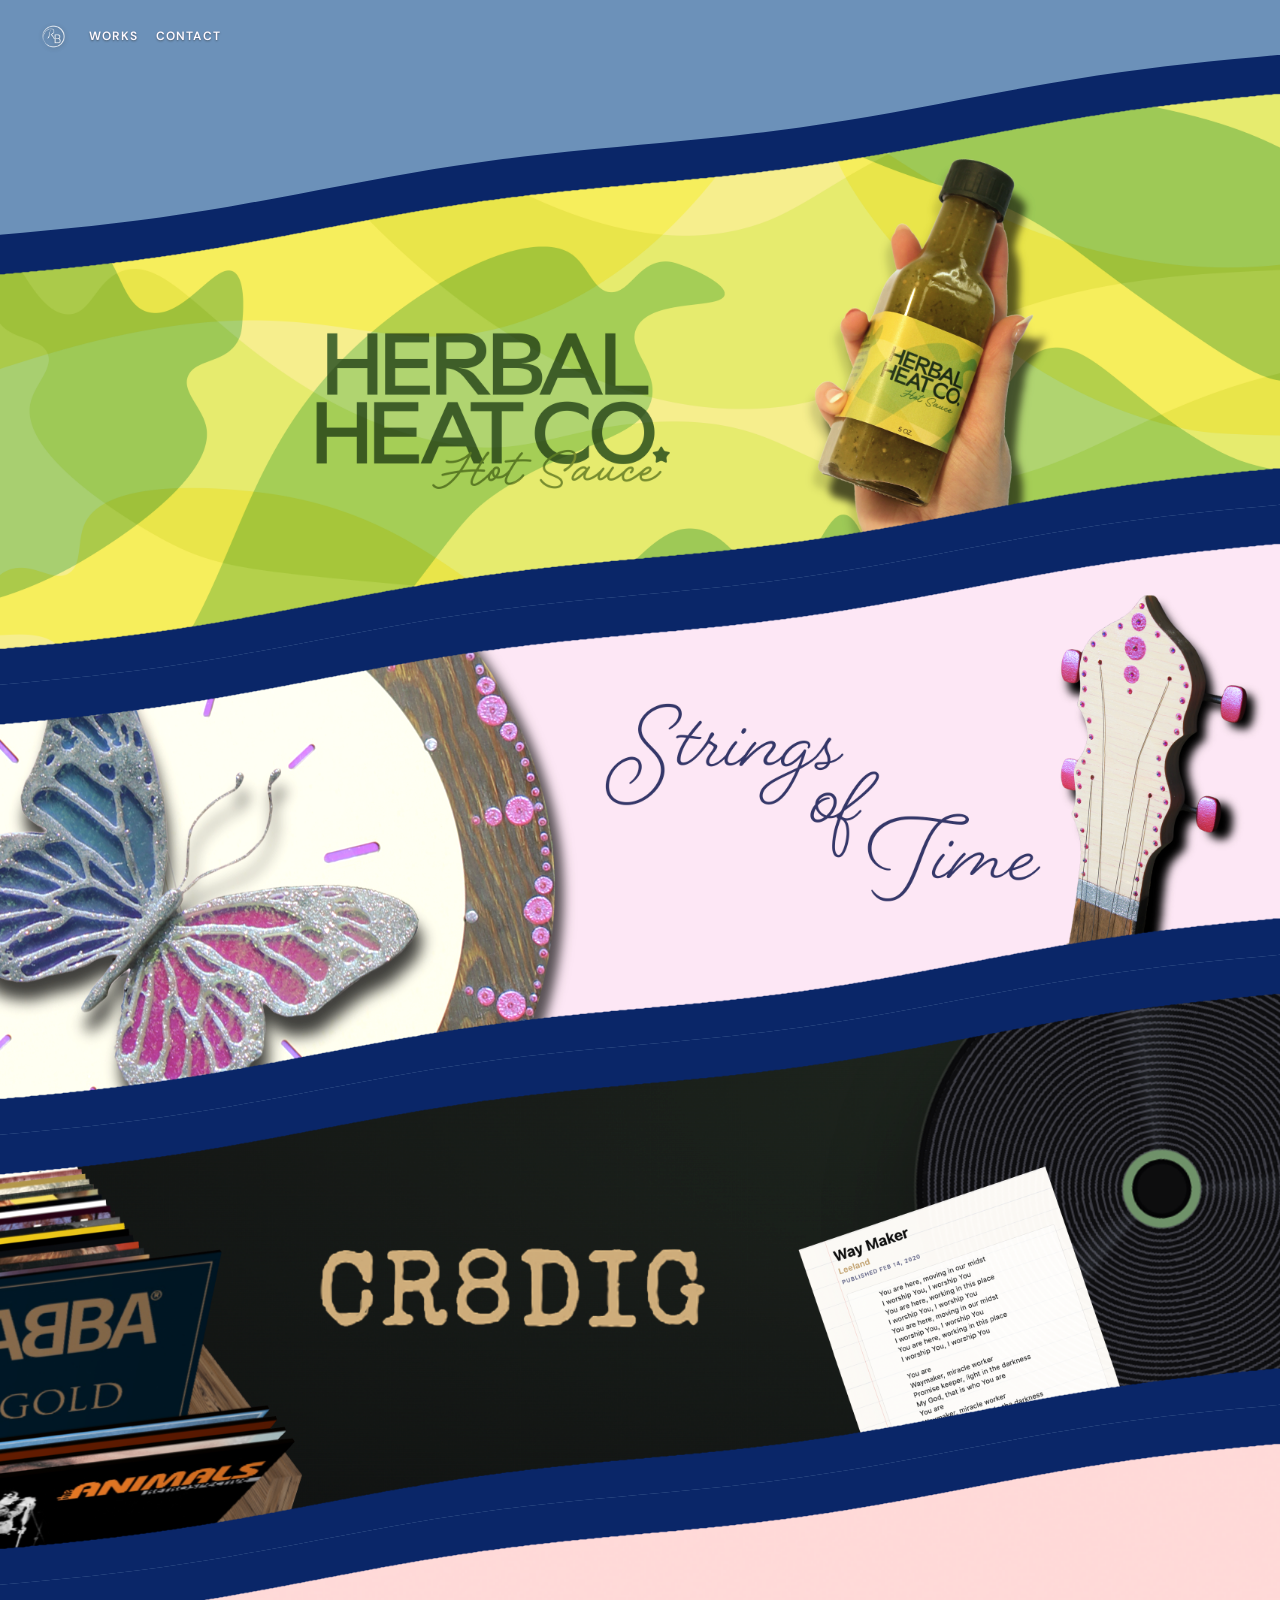
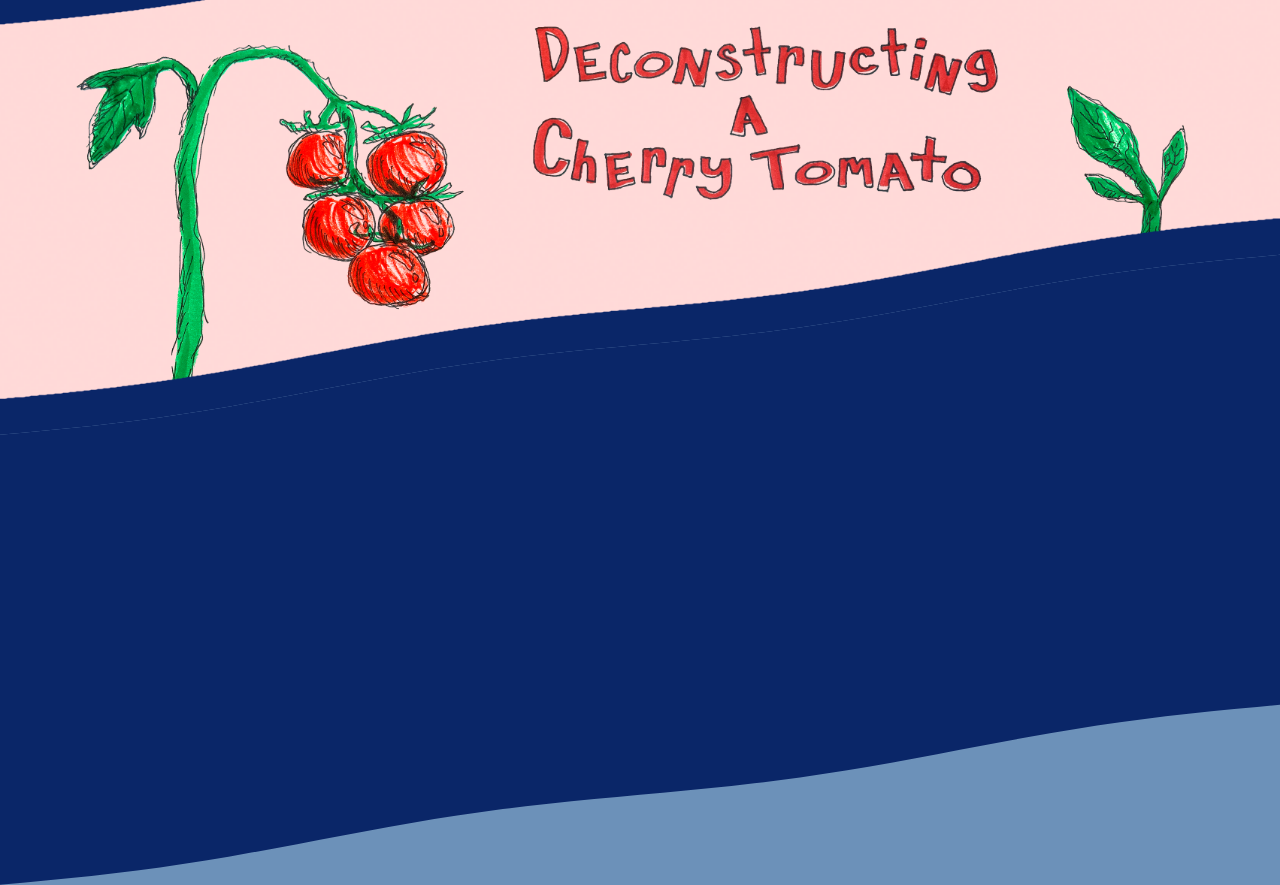
==== commit 6b5091c2: "update" ====
--- a/index.html
+++ b/index.html
@@ -14,35 +14,25 @@
     />
     <link rel="stylesheet" href="css/styles.css" />
     <script src="js/work-strip-wave.js" defer></script>
-    <script src="js/nav-reveal.js" defer></script>
-    <noscript>
-      <style>
-        .site-nav {
-          transform: none !important;
-          pointer-events: auto !important;
-        }
-      </style>
-    </noscript>
   </head>
-  <body>
-    <nav class="site-nav" aria-label="Primary">
-      <a class="site-nav__brand" href="#works-strips">
-        <img src="images/logo/LOGOMARK.png" alt="Studio North" width="72" height="72" decoding="async" />
-      </a>
-      <div class="site-nav__links">
-        <a href="#works-strips">Works</a>
-        <a href="about.html#about">Contact</a>
-      </div>
-    </nav>
-
+  <body class="home">
     <section id="works" aria-label="Works">
+      <header class="site-inline-nav" aria-label="Site">
+        <a class="site-inline-nav__brand" href="#works-strips">
+          <img src="images/logo/LOGOMARK.png" alt="Studio North" width="72" height="72" decoding="async" />
+        </a>
+        <nav class="site-inline-nav__links" aria-label="Primary">
+          <a href="#works-strips">Works</a>
+          <a href="about.html#about">Contact</a>
+        </nav>
+      </header>
       <div id="works-strips" class="works-strips">
         <article class="work-strip work-strip--1">
           <a href="HHC.html" aria-label="HHC">
             <div class="work-strip__content" aria-hidden="true">
               <p class="work-strip__index">01</p>
               <h3 class="work-strip__title">HHC</h3>
-              <p class="work-strip__meta">Herbal Heat Co. · Brand · Packaging</p>
+              <p class="work-strip__meta">Branding · Packaging · Photography</p>
             </div>
             <span class="work-strip__arrow" aria-hidden="true">→</span>
           </a>
@@ -52,7 +42,7 @@
             <div class="work-strip__content" aria-hidden="true">
               <p class="work-strip__index">02</p>
               <h3 class="work-strip__title">Strings</h3>
-              <p class="work-strip__meta">Woodworking · 3D printing · Lazer cutting · Painting · Photography</p>
+              <p class="work-strip__meta">Woodworking · 3D Printing · Laser Cutting · Painting · Photography</p>
             </div>
             <span class="work-strip__arrow" aria-hidden="true">→</span>
           </a>
@@ -62,7 +52,7 @@
             <div class="work-strip__content" aria-hidden="true">
               <p class="work-strip__index">03</p>
               <h3 class="work-strip__title">Cr8Dig</h3>
-              <p class="work-strip__meta">Digital · Web · Interactive</p>
+              <p class="work-strip__meta">Digital · Web · Interactive · UI/UX · Social Media</p>
             </div>
             <span class="work-strip__arrow" aria-hidden="true">→</span>
           </a>
@@ -72,7 +62,7 @@
             <div class="work-strip__content" aria-hidden="true">
               <p class="work-strip__index">04</p>
               <h3 class="work-strip__title">Tomato</h3>
-              <p class="work-strip__meta">Editorial · Book · Photography</p>
+              <p class="work-strip__meta">Editorial · Book · Staged Photography · Physical · Digital · Type · AI</p>
             </div>
             <span class="work-strip__arrow" aria-hidden="true">→</span>
           </a>
@@ -82,7 +72,7 @@
             <div class="work-strip__content" aria-hidden="true">
               <p class="work-strip__index">05</p>
               <h3 class="work-strip__title">Delight</h3>
-              <p class="work-strip__meta">Campaign · Environmental · 2023</p>
+              <p class="work-strip__meta">Campaign · Photography · Product Production · Fundraising · Collaboration</p>
             </div>
             <span class="work-strip__arrow" aria-hidden="true">→</span>
           </a>
--- a/css/styles.css
+++ b/css/styles.css
@@ -33,6 +33,18 @@
   --about-bg: #15225d;
   /* Slightly below 4rem so nav + layout match a typical local window vs wide fullscreen on gh-pages */
   --nav-h: 2.65rem;
+  /* Logo + Works + Contact: same viewport inset on every page */
+  --site-inline-gutter-x: clamp(1.25rem, 4vw, 2.5rem);
+  /* Match sticky .site-inline-nav height so #works-strips / in-page anchors aren’t tucked under the row */
+  --site-inline-scroll-pad: max(
+    4.25rem,
+    calc(
+      max(1.5rem, 0.85rem + env(safe-area-inset-top, 0px))
+      + clamp(1.28rem, 2.85vw, 1.58rem)
+      + max(0.35rem, env(safe-area-inset-bottom, 0px))
+      + 1rem
+    )
+  );
   --strip-angle: 8deg;
   --strip-tan: tan(var(--strip-angle));
   --strip-h: 50vh;
@@ -48,7 +60,7 @@
 
 html {
   scroll-behavior: smooth;
-  scroll-padding-top: var(--nav-h);
+  scroll-padding-top: var(--site-inline-scroll-pad);
   overflow-x: hidden;
   max-width: 100%;
   background-color: color-mix(in srgb, var(--sky-pale) 64%, var(--sky-lighter) 36%);
@@ -182,7 +194,7 @@
 .section-inner {
   max-width: 72rem;
   margin: 0 auto;
-  padding: clamp(2rem, 5vw, 4rem) clamp(1.25rem, 4vw, 2.5rem);
+  padding: clamp(2rem, 5vw, 4rem) var(--site-inline-gutter-x);
 }
 
 /* ——— Works ——— */
@@ -191,16 +203,138 @@
   isolation: isolate;
   width: 100%;
   max-width: 100%;
-  /* Clear fixed .site-nav; small extra gap so the first strip reads below the bar */
+  /* Non-home fallback top offset (home uses body.home #works { padding: 0 }) */
   padding: calc(var(--nav-h) + 0.5rem) 0 0;
   overflow: visible;
   box-sizing: border-box;
   background: var(--works-strip-backdrop);
 }
 
-/* About + Contact standalone page: clear fixed nav */
+/* Home: no top bar — logo + links sit on the works backdrop (no card), top-left */
+body.home #works {
+  padding: 0;
+}
+
+/* ——— Inline site navigation (no top bar) ——— */
+.site-inline-nav {
+  position: sticky;
+  top: 0;
+  z-index: 1000;
+  display: flex;
+  flex-wrap: wrap;
+  align-items: center;
+  justify-content: flex-start;
+  gap: 0.45rem 1.4rem;
+  padding-top: max(1.5rem, calc(0.85rem + env(safe-area-inset-top, 0px)));
+  padding-bottom: max(0.35rem, env(safe-area-inset-bottom, 0px));
+  padding-left: max(env(safe-area-inset-left, 0px), var(--site-inline-gutter-x));
+  padding-right: max(env(safe-area-inset-right, 0px), var(--site-inline-gutter-x));
+  margin: 0;
+  background: transparent;
+  border: 0;
+  box-shadow: none;
+  pointer-events: none;
+}
+
+/* Project articles add horizontal padding / max-width; break the sticky row out to the viewport */
+article.project-page > .site-inline-nav {
+  width: 100vw;
+  max-width: 100vw;
+  margin-left: calc(50% - 50vw);
+  margin-right: calc(50% - 50vw);
+}
+
+.site-inline-nav > * {
+  pointer-events: auto;
+}
+
+.site-inline-nav__brand {
+  display: flex;
+  align-items: center;
+  line-height: 0;
+  text-decoration: none;
+}
+
+.site-inline-nav__brand:focus-visible {
+  outline: 2px solid var(--pink-rose);
+  outline-offset: 3px;
+  border-radius: 2px;
+}
+
+.site-inline-nav__links {
+  display: flex;
+  flex-wrap: wrap;
+  align-items: center;
+  gap: 0.2rem 1.1rem;
+}
+
+.site-inline-nav__links a {
+  text-decoration: none;
+  font-size: 0.75rem;
+  font-weight: 600;
+  letter-spacing: 0.1em;
+  text-transform: uppercase;
+  line-height: 1;
+  padding: 0;
+  border-bottom: 2px solid transparent;
+  transition: color 0.2s, border-color 0.2s;
+}
+
+/* Dark: home works + about hero */
+#works > .site-inline-nav .site-inline-nav__brand img,
+#about > .site-inline-nav .site-inline-nav__brand img {
+  display: block;
+  height: clamp(1.28rem, 2.85vw, 1.58rem);
+  width: auto;
+  max-width: 140px;
+  object-fit: contain;
+  filter: brightness(0) invert(1) drop-shadow(0 1px 2px color-mix(in srgb, var(--charcoal) 45%, transparent));
+}
+
+#works > .site-inline-nav .site-inline-nav__links a,
+#about > .site-inline-nav .site-inline-nav__links a {
+  color: var(--cream);
+  text-shadow: 0 1px 2px color-mix(in srgb, var(--charcoal) 45%, transparent);
+}
+
+#works > .site-inline-nav .site-inline-nav__links a:hover,
+#about > .site-inline-nav .site-inline-nav__links a:hover {
+  color: var(--pink-light);
+}
+
+#works > .site-inline-nav .site-inline-nav__links a:focus-visible,
+#about > .site-inline-nav .site-inline-nav__links a:focus-visible {
+  color: var(--sky-lighter);
+  outline: none;
+  border-bottom-color: var(--pink-rose);
+}
+
+/* Light: project pages on body gradient */
+article.project-page > .site-inline-nav .site-inline-nav__brand img {
+  display: block;
+  height: clamp(1.28rem, 2.85vw, 1.58rem);
+  width: auto;
+  max-width: 140px;
+  object-fit: contain;
+}
+
+article.project-page > .site-inline-nav .site-inline-nav__links a {
+  color: color-mix(in srgb, var(--navy) 88%, var(--charcoal) 12%);
+}
+
+article.project-page > .site-inline-nav .site-inline-nav__links a:hover {
+  color: var(--magenta);
+}
+
+article.project-page > .site-inline-nav .site-inline-nav__links a:focus-visible {
+  color: var(--sky);
+  outline: none;
+  border-bottom-color: var(--pink-rose);
+}
+
+/* About + Contact: inline nav sits inside #about (no extra top pad for removed fixed bar) */
 body.page-about-contact #about {
-  padding-top: calc(var(--nav-h) + 0.5rem);
+  padding-top: 0;
 }
 
 /*
@@ -537,7 +671,8 @@
 /* ——— Project detail pages ——— */
 .project-page {
   min-height: 100vh;
-  padding: calc(var(--nav-h) + 2rem) clamp(1.25rem, 4vw, 2.5rem) 4rem;
+  /* Top: 0 so sticky .site-inline-nav lines up with home / about (no extra band above the row) */
+  padding: 0 var(--site-inline-gutter-x) 4rem;
   max-width: 52rem;
   margin: 0 auto;
 }
@@ -625,9 +760,9 @@
     max-width: none;
     width: 100%;
     margin: 0;
-    padding-left: clamp(1.25rem, 4vw, 2.5rem);
+    padding-left: var(--site-inline-gutter-x);
     padding-right: var(--delight-text-panel-w);
-    padding-top: calc(var(--nav-h) + 2rem);
+    padding-top: 0;
     padding-bottom: 4rem;
     box-sizing: border-box;
   }
@@ -645,7 +780,7 @@
 
   .project-split__text {
     position: fixed;
-    top: var(--nav-h);
+    top: 0;
     right: 0;
     bottom: 0;
     left: auto;
@@ -746,6 +881,15 @@
 }
 
 .project-split__text .project-page__intro {
+  margin-bottom: 0;
+}
+
+.project-split__text .project-split__body-text {
+  margin-top: 1.15rem;
+  text-align: left;
+}
+
+.project-split__text .project-split__body-text p:last-child {
   margin-bottom: 0;
 }
 
@@ -1459,13 +1603,10 @@
   width: 100%;
 }
 
-/* Nudge media column left on work pages (Strings uses same rail as the others) */
-.project-page--split:not(:has(#strings-gallery)) .project-split__images {
-  transform: translateX(clamp(-0.6rem, -1.6vw, -0.35rem));
-}
-
 .project-page--split .project-back {
   font-size: 0.75rem;
+  /* First row on these pages (no sticky site nav) — clear the top / notch */
+  margin-top: max(1.35rem, calc(0.75rem + env(safe-area-inset-top, 0px)));
   margin-bottom: 1.25rem;
 }
 
@@ -1505,24 +1646,11 @@
     max-width: 56rem;
     margin-inline: auto;
   }
-
-  .project-page.project-page--split:not(:has(#strings-gallery)) .project-split__images {
-    transform: translateX(clamp(-1.85rem, -2.6vw, -0.85rem));
-  }
-
-  .project-page.project-page--split {
-    padding-left: clamp(1rem, 3vw, 1.85rem);
-  }
-
-  .project-page.project-page--split .project-split__text {
-    padding-inline: clamp(1rem, 2.5vw, 1.65rem);
-    padding-top: clamp(0.4rem, 1.1vw, 0.72rem);
-  }
 }
 
 @media (max-width: 55.99rem) {
   .project-page--split .project-split__text {
-    padding-inline: clamp(1rem, 2.5vw, 1.5rem);
+    padding-inline: clamp(1.25rem, 3vw, 2rem);
     padding-top: clamp(0.45rem, 1.2vw, 0.85rem);
     padding-bottom: clamp(1rem, 2.5vw, 1.5rem);
   }
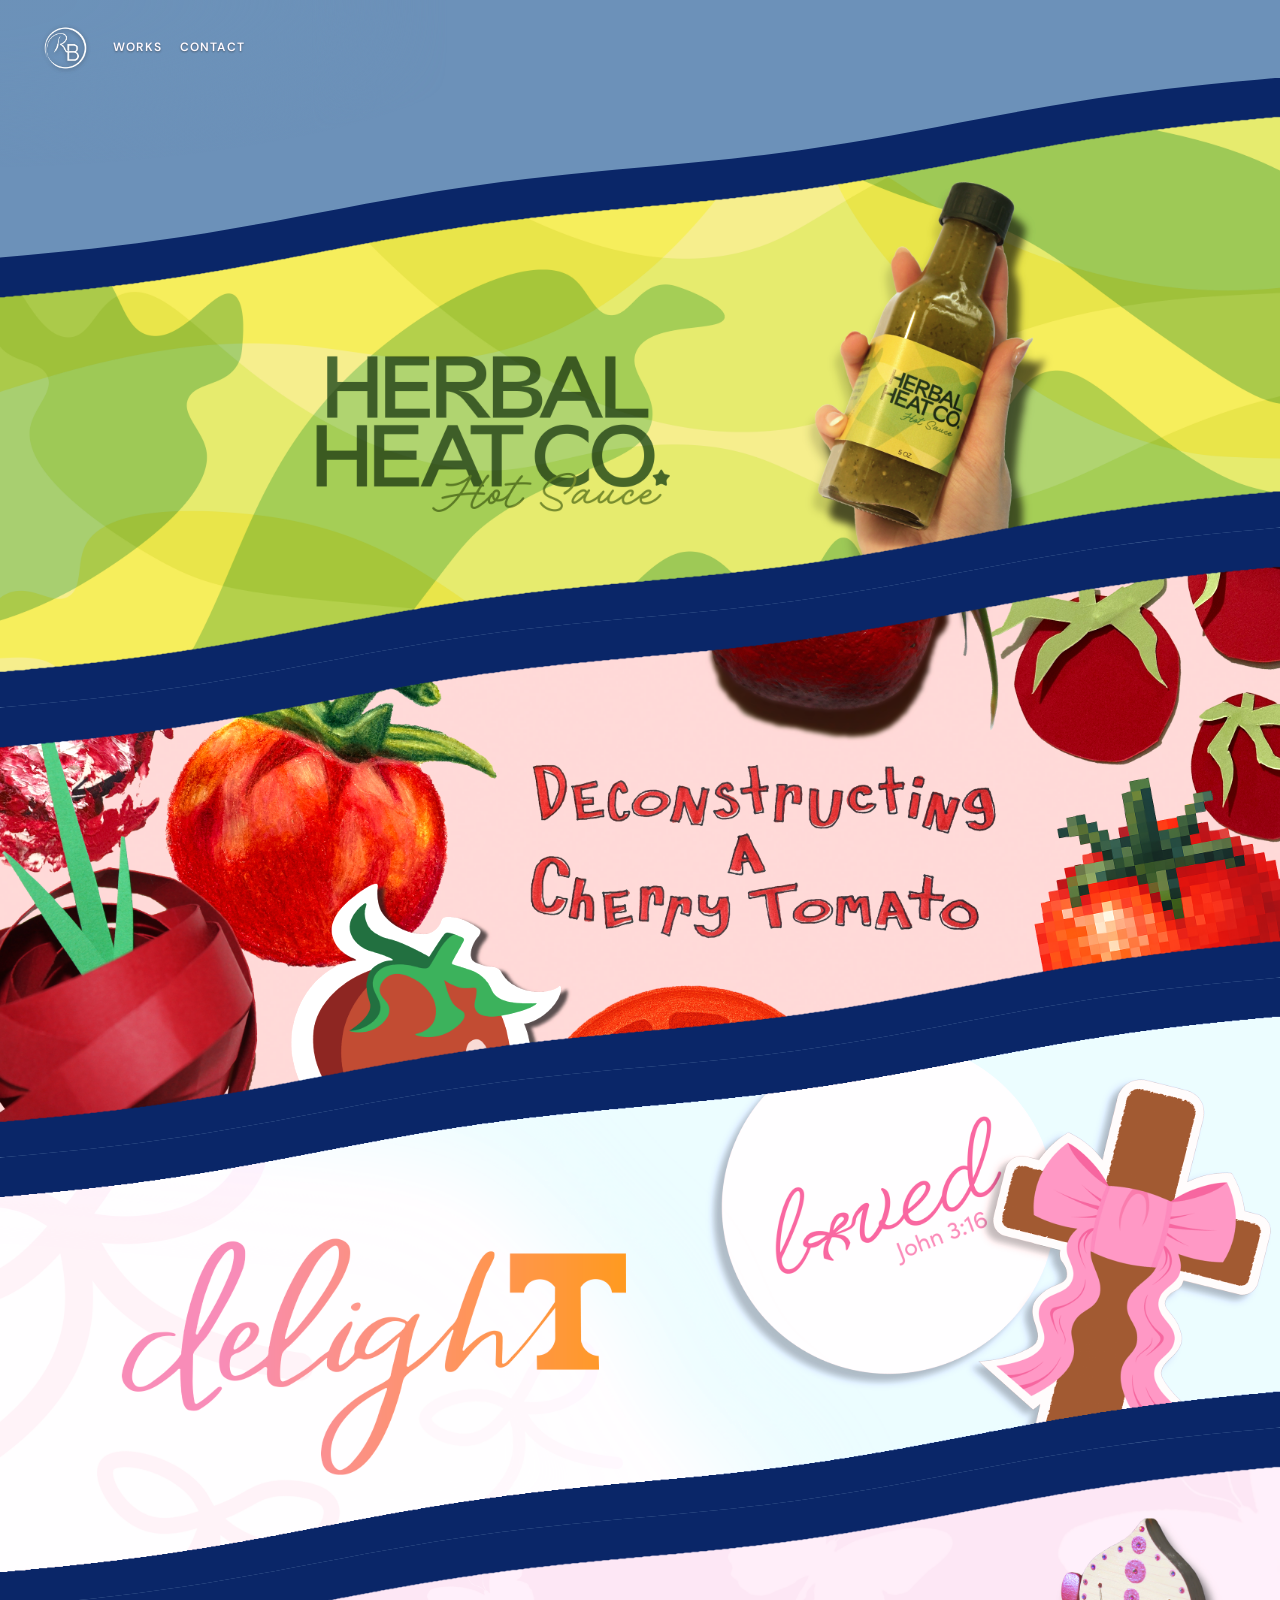
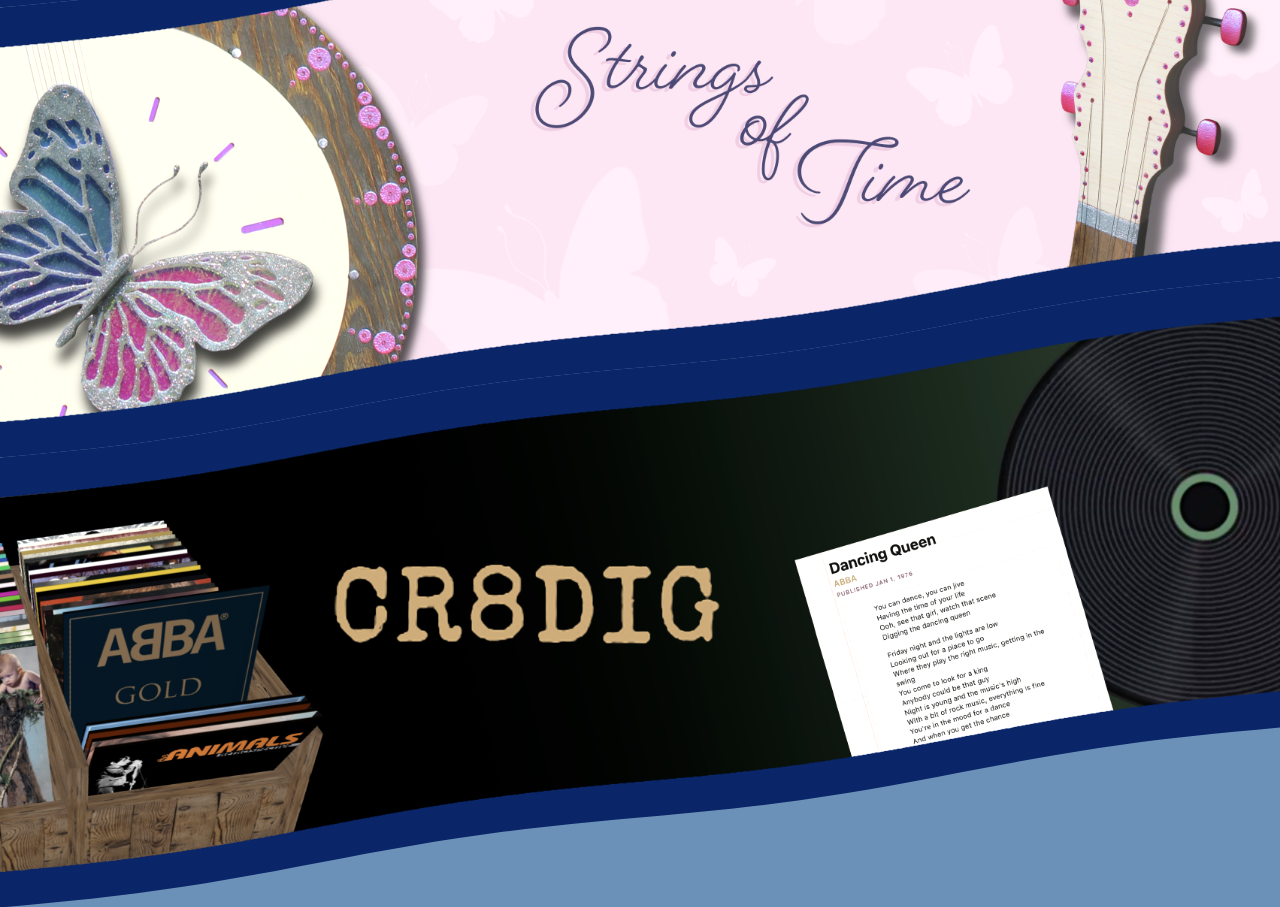
==== commit e03b7855: "update" ====
--- a/index.html
+++ b/index.html
@@ -26,8 +26,8 @@
           <a href="about.html#about">Contact</a>
         </nav>
       </header>
-      <div id="works-strips" class="works-strips">
-        <article class="work-strip work-strip--1">
+      <div class="works-strips">
+        <article class="work-strip work-strip--1" id="works-strips">
           <a href="HHC.html" aria-label="HHC">
             <div class="work-strip__content" aria-hidden="true">
               <p class="work-strip__index">01</p>
@@ -38,41 +38,41 @@
           </a>
         </article>
         <article class="work-strip work-strip--2">
+          <a href="tomato.html" aria-label="Tomato">
+            <div class="work-strip__content" aria-hidden="true">
+              <p class="work-strip__index">02</p>
+              <h3 class="work-strip__title">Tomato</h3>
+              <p class="work-strip__meta">Editorial · Book · Staged Photography · Physical · Digital · Type · AI</p>
+            </div>
+            <span class="work-strip__arrow" aria-hidden="true">→</span>
+          </a>
+        </article>
+        <article class="work-strip work-strip--3">
+          <a href="delight.html" aria-label="Delight">
+            <div class="work-strip__content" aria-hidden="true">
+              <p class="work-strip__index">03</p>
+              <h3 class="work-strip__title">Delight</h3>
+              <p class="work-strip__meta">Campaign · Photography · Product Production · Fundraising · Collaboration</p>
+            </div>
+            <span class="work-strip__arrow" aria-hidden="true">→</span>
+          </a>
+        </article>
+        <article class="work-strip work-strip--4">
           <a href="strings.html" aria-label="Strings">
             <div class="work-strip__content" aria-hidden="true">
-              <p class="work-strip__index">02</p>
+              <p class="work-strip__index">04</p>
               <h3 class="work-strip__title">Strings</h3>
               <p class="work-strip__meta">Woodworking · 3D Printing · Laser Cutting · Painting · Photography</p>
             </div>
             <span class="work-strip__arrow" aria-hidden="true">→</span>
           </a>
         </article>
-        <article class="work-strip work-strip--3">
+        <article class="work-strip work-strip--5">
           <a href="CR8DIG.html" aria-label="Cr8Dig">
             <div class="work-strip__content" aria-hidden="true">
-              <p class="work-strip__index">03</p>
+              <p class="work-strip__index">05</p>
               <h3 class="work-strip__title">Cr8Dig</h3>
               <p class="work-strip__meta">Digital · Web · Interactive · UI/UX · Social Media</p>
-            </div>
-            <span class="work-strip__arrow" aria-hidden="true">→</span>
-          </a>
-        </article>
-        <article class="work-strip work-strip--4">
-          <a href="tomato.html" aria-label="Tomato">
-            <div class="work-strip__content" aria-hidden="true">
-              <p class="work-strip__index">04</p>
-              <h3 class="work-strip__title">Tomato</h3>
-              <p class="work-strip__meta">Editorial · Book · Staged Photography · Physical · Digital · Type · AI</p>
-            </div>
-            <span class="work-strip__arrow" aria-hidden="true">→</span>
-          </a>
-        </article>
-        <article class="work-strip work-strip--5">
-          <a href="delight.html" aria-label="Delight">
-            <div class="work-strip__content" aria-hidden="true">
-              <p class="work-strip__index">05</p>
-              <h3 class="work-strip__title">Delight</h3>
-              <p class="work-strip__meta">Campaign · Photography · Product Production · Fundraising · Collaboration</p>
             </div>
             <span class="work-strip__arrow" aria-hidden="true">→</span>
           </a>
--- a/css/styles.css
+++ b/css/styles.css
@@ -35,12 +35,15 @@
   --nav-h: 2.65rem;
   /* Logo + Works + Contact: same viewport inset on every page */
   --site-inline-gutter-x: clamp(1.25rem, 4vw, 2.5rem);
-  /* Match sticky .site-inline-nav height so #works-strips / in-page anchors aren’t tucked under the row */
+  /* Sticky .site-inline-nav logo (shared height for scroll-padding + img rules) */
+  --site-inline-nav-logo-h: clamp(2.2rem, 5.25vw, 3rem);
+  --site-inline-nav-logo-max-w: 280px;
+  /* Match sticky .site-inline-nav height; #works-strips targets first strip (HHC top / parallelogram apex) */
   --site-inline-scroll-pad: max(
     4.25rem,
     calc(
       max(1.5rem, 0.85rem + env(safe-area-inset-top, 0px))
-      + clamp(1.28rem, 2.85vw, 1.58rem)
+      + var(--site-inline-nav-logo-h)
       + max(0.35rem, env(safe-area-inset-bottom, 0px))
       + 1rem
     )
@@ -62,6 +65,7 @@
   scroll-behavior: smooth;
   scroll-padding-top: var(--site-inline-scroll-pad);
   overflow-x: hidden;
+  overflow-x: clip;
   max-width: 100%;
   background-color: color-mix(in srgb, var(--sky-pale) 64%, var(--sky-lighter) 36%);
   /* Avoid mobile browsers inflating type vs desktop devtools / local file preview */
@@ -72,6 +76,7 @@
 body {
   margin: 0;
   overflow-x: hidden;
+  overflow-x: clip;
   max-width: 100%;
   background-color: color-mix(
     in srgb,
@@ -284,9 +289,9 @@
 #works > .site-inline-nav .site-inline-nav__brand img,
 #about > .site-inline-nav .site-inline-nav__brand img {
   display: block;
-  height: clamp(1.28rem, 2.85vw, 1.58rem);
+  height: var(--site-inline-nav-logo-h);
   width: auto;
-  max-width: 140px;
+  max-width: var(--site-inline-nav-logo-max-w);
   object-fit: contain;
   filter: brightness(0) invert(1) drop-shadow(0 1px 2px color-mix(in srgb, var(--charcoal) 45%, transparent));
 }
@@ -309,12 +314,75 @@
   border-bottom-color: var(--pink-rose);
 }
 
+/* Fade wash behind sticky top nav — top-left corner only (logo + links stay readable) */
+body.home #works > .site-inline-nav::after {
+  content: "";
+  position: absolute;
+  /* Bleed into nav’s horizontal padding so the wash reaches the viewport / safe-area edge */
+  left: calc(-1 * max(env(safe-area-inset-left, 0px), var(--site-inline-gutter-x)));
+  right: auto;
+  top: 0;
+  width: calc(min(28rem, 92vw) + max(env(safe-area-inset-left, 0px), var(--site-inline-gutter-x)));
+  height: clamp(7.25rem, 22vw, 10.5rem);
+  pointer-events: none;
+  z-index: -1;
+  background: radial-gradient(
+    120% 100% at 0% 0%,
+    var(--works-strip-backdrop) 0%,
+    var(--works-strip-backdrop) 18%,
+    color-mix(in srgb, var(--works-strip-backdrop) 99%, transparent) 28%,
+    color-mix(in srgb, var(--works-strip-backdrop) 94%, transparent) 40%,
+    color-mix(in srgb, var(--works-strip-backdrop) 82%, transparent) 54%,
+    color-mix(in srgb, var(--works-strip-backdrop) 58%, transparent) 68%,
+    color-mix(in srgb, var(--works-strip-backdrop) 32%, transparent) 82%,
+    color-mix(in srgb, var(--works-strip-backdrop) 10%, transparent) 92%,
+    transparent 100%
+  );
+  /* Fade fully to clear on the right edge of the wash (into the strips / page) */
+  -webkit-mask-image: linear-gradient(90deg, #000 0%, #000 72%, transparent 100%);
+  mask-image: linear-gradient(90deg, #000 0%, #000 72%, transparent 100%);
+  -webkit-mask-size: 100% 100%;
+  mask-size: 100% 100%;
+  -webkit-mask-repeat: no-repeat;
+  mask-repeat: no-repeat;
+}
+
+body.page-about-contact #about > .site-inline-nav::after {
+  content: "";
+  position: absolute;
+  left: calc(-1 * max(env(safe-area-inset-left, 0px), var(--site-inline-gutter-x)));
+  right: auto;
+  top: 0;
+  width: calc(min(28rem, 92vw) + max(env(safe-area-inset-left, 0px), var(--site-inline-gutter-x)));
+  height: clamp(7.25rem, 22vw, 10.5rem);
+  pointer-events: none;
+  z-index: -1;
+  background: radial-gradient(
+    120% 100% at 0% 0%,
+    var(--about-bg) 0%,
+    var(--about-bg) 18%,
+    color-mix(in srgb, var(--about-bg) 99%, transparent) 28%,
+    color-mix(in srgb, var(--about-bg) 94%, transparent) 40%,
+    color-mix(in srgb, var(--about-bg) 82%, transparent) 54%,
+    color-mix(in srgb, var(--about-bg) 58%, transparent) 68%,
+    color-mix(in srgb, var(--about-bg) 32%, transparent) 82%,
+    color-mix(in srgb, var(--about-bg) 10%, transparent) 92%,
+    transparent 100%
+  );
+  -webkit-mask-image: linear-gradient(90deg, #000 0%, #000 72%, transparent 100%);
+  mask-image: linear-gradient(90deg, #000 0%, #000 72%, transparent 100%);
+  -webkit-mask-size: 100% 100%;
+  mask-size: 100% 100%;
+  -webkit-mask-repeat: no-repeat;
+  mask-repeat: no-repeat;
+}
+
 /* Light: project pages on body gradient */
 article.project-page > .site-inline-nav .site-inline-nav__brand img {
   display: block;
-  height: clamp(1.28rem, 2.85vw, 1.58rem);
+  height: var(--site-inline-nav-logo-h);
   width: auto;
-  max-width: 140px;
+  max-width: var(--site-inline-nav-logo-max-w);
   object-fit: contain;
 }
 
@@ -351,6 +419,11 @@
   overflow-x: clip;
 }
 
+/* Home: #works-strips = first work strip — scroll lands at strip top (same line as parallelogram top-right) */
+#works-strips {
+  scroll-margin-top: var(--site-inline-scroll-pad);
+}
+
 .work-strip {
   position: relative;
   z-index: 0;
@@ -423,25 +496,53 @@
 }
 
 .work-strip--2 a {
-  background-image: url("../images/spreads/STRINGS.png");
+  background-image: url("../images/spreads/CT-01.png");
   background-size: 101% auto;
   background-position: center;
 }
 
-.work-strip--3 a {
-  background-image: url("../images/spreads/CR8DIG.png");
+.work-strip--2 a:hover,
+.work-strip--2 a:focus-visible {
+  background-image: url("../videos/Tomato.gif");
   background-size: 101% auto;
   background-position: center;
 }
 
-.work-strip--4 a {
-  background-image: url("../images/spreads/CHERRY.png");
+.work-strip--3 a {
+  background-image: url("../images/spreads/Delight-01.png");
   background-size: 101% auto;
   background-position: center;
 }
 
+.work-strip--3 a:hover,
+.work-strip--3 a:focus-visible {
+  background-image: url("../videos/Delight.gif");
+  background-size: 101% auto;
+  background-position: center;
+}
+
+.work-strip--4 a {
+  background-image: url("../images/spreads/Time-01.png");
+  background-size: 101% auto;
+  background-position: center;
+}
+
+.work-strip--4 a:hover,
+.work-strip--4 a:focus-visible {
+  background-image: url("../videos/Time.gif");
+  background-size: 101% auto;
+  background-position: center;
+}
+
 .work-strip--5 a {
-  background-image: url("../images/spreads/DELIGHT.png");
+  background-image: url("../images/spreads/CR8DIG-01.png");
+  background-size: 101% auto;
+  background-position: center;
+}
+
+.work-strip--5 a:hover,
+.work-strip--5 a:focus-visible {
+  background-image: url("../videos/CR8DIG.gif");
   background-size: 101% auto;
   background-position: center;
 }
@@ -743,8 +844,8 @@
 
 .project-page--split {
   max-width: min(96vw, 84rem);
-  /* Slightly narrower text rail on the five split work pages → more room for media */
-  --delight-text-panel-w: min(22rem, 35vw);
+  /* Fixed text rail width (desktop) — padding-right matches so media column clears the panel */
+  --delight-text-panel-w: min(26rem, 39vw);
 }
 
 .project-split {
@@ -765,6 +866,7 @@
     padding-top: 0;
     padding-bottom: 4rem;
     box-sizing: border-box;
+    overflow-x: clip;
   }
 
   .project-split {
@@ -797,6 +899,25 @@
     padding-bottom: max(2rem, env(safe-area-inset-bottom, 0px));
     box-shadow: -12px 0 40px color-mix(in srgb, var(--navy) 22%, transparent);
   }
+
+  /* Split text rail: flex column so meta tags pin to bottom like a footer */
+  .project-split__text:has(.project-meta--split-rail-footer) {
+    display: flex;
+    flex-direction: column;
+  }
+
+  .project-split__text:has(.project-meta--split-rail-footer) .project-split__rail-body {
+    flex: 1 1 auto;
+    min-height: 0;
+    min-width: 0;
+    overflow-x: hidden;
+    overflow-y: auto;
+  }
+}
+
+/* Split rail: title block stays put; only body copy scrolls inside .project-split__rail-body */
+.project-split__text:has(.project-meta--split-rail-footer) > .project-page__intro {
+  flex-shrink: 0;
 }
 
 .project-split__images {
@@ -826,6 +947,21 @@
   .project-split__images {
     order: 1;
   }
+
+  /* Split text card: stretch so meta tags sit on a visual footer row */
+  .project-split__text:has(.project-meta--split-rail-footer) {
+    display: flex;
+    flex-direction: column;
+    min-height: min(58vh, 34rem);
+  }
+
+  .project-split__text:has(.project-meta--split-rail-footer) .project-split__rail-body {
+    flex: 1 1 auto;
+    min-height: 0;
+    min-width: 0;
+    overflow-x: hidden;
+    overflow-y: auto;
+  }
 }
 
 .project-split__text h1 {
@@ -882,6 +1018,7 @@
 
 .project-split__text .project-page__intro {
   margin-bottom: 0;
+  overflow-x: hidden;
 }
 
 .project-split__text .project-split__body-text {
@@ -889,8 +1026,57 @@
   text-align: left;
 }
 
+/* Delight + Tomato + Cr8Dig + Strings + HHC campaign copy — smaller than default .project-page .body-text */
+.project-split__text .project-split__body-text--delight,
+.project-split__text .project-split__body-text--tomato,
+.project-split__text .project-split__body-text--cr8dig,
+.project-split__text .project-split__body-text--strings,
+.project-split__text .project-split__body-text--hhc {
+  font-size: clamp(0.78rem, 0.72rem + 0.35vw, 0.88rem);
+  line-height: 1.55;
+  color: color-mix(in srgb, var(--charcoal) 72%, var(--navy) 28%);
+}
+
+.project-split__text .project-split__body-text--delight p,
+.project-split__text .project-split__body-text--tomato p,
+.project-split__text .project-split__body-text--cr8dig p,
+.project-split__text .project-split__body-text--strings p,
+.project-split__text .project-split__body-text--hhc p {
+  margin: 0 0 1rem;
+}
+
 .project-split__text .project-split__body-text p:last-child {
   margin-bottom: 0;
+}
+
+/* Cr8Dig rail: tighter vertical rhythm so copy + wordmark + meta fit without inner scroll */
+@media (min-width: 56rem) {
+  .project-page--cr8dig.project-page--split .project-split__text {
+    padding-top: clamp(0.25rem, 0.9vw, 0.55rem);
+    padding-bottom: max(1.25rem, env(safe-area-inset-bottom, 0px));
+  }
+}
+
+.project-page--cr8dig.project-page--split .project-split__text #cr8dig-heading.project-split__wordmark {
+  margin: -0.35rem 0 0.45rem;
+}
+
+.project-page--cr8dig.project-page--split .project-split__text .project-split__body-text--cr8dig {
+  margin-top: 0.35rem;
+}
+
+.project-page--cr8dig.project-page--split .project-split__text .project-split__body-text--cr8dig p {
+  margin: 0 0 0.65rem;
+}
+
+.project-page--cr8dig.project-page--split .project-split__text .project-meta.project-meta--split-rail-footer {
+  padding-top: clamp(0.45rem, 1.2vw, 1rem);
+}
+
+@media (max-width: 55.99rem) {
+  .project-page--cr8dig.project-page--split .project-split__text .project-split__body-text--cr8dig {
+    margin-top: 0.25rem;
+  }
 }
 
 .project-page__intro {
@@ -1148,7 +1334,7 @@
 }
 
 /*
- * Delight: 12-col grid — row 1 Table-B (7) + Pins (5) ≈ 1.16:0.84; row 2 last three, equal thirds.
+ * Delight: 12-col grid — row 1 Table-B (7) + Pins (5) ≈ 1.16:0.84; row 2 Stickers gif + three photos, equal quarters.
  */
 #delight-gallery.project-gallery {
   grid-template-columns: repeat(12, minmax(0, 1fr));
@@ -1195,11 +1381,12 @@
   object-position: center;
 }
 
-/* Last three: one row, equal width, normal gallery scale */
+/* Row 2: four equal columns (stickers gif + three photos) */
 #delight-gallery .project-gallery__item:nth-child(3),
 #delight-gallery .project-gallery__item:nth-child(4),
-#delight-gallery .project-gallery__item:nth-child(5) {
-  grid-column: span 4;
+#delight-gallery .project-gallery__item:nth-child(5),
+#delight-gallery .project-gallery__item:nth-child(6) {
+  grid-column: span 3;
   display: flex;
   align-items: center;
   justify-content: center;
@@ -1209,7 +1396,8 @@
 
 #delight-gallery .project-gallery__item:nth-child(3) img,
 #delight-gallery .project-gallery__item:nth-child(4) img,
-#delight-gallery .project-gallery__item:nth-child(5) img {
+#delight-gallery .project-gallery__item:nth-child(5) img,
+#delight-gallery .project-gallery__item:nth-child(6) img {
   width: 100%;
   max-width: 100%;
   height: auto;
@@ -1232,7 +1420,8 @@
   #delight-gallery .project-gallery__item:nth-child(2),
   #delight-gallery .project-gallery__item:nth-child(3),
   #delight-gallery .project-gallery__item:nth-child(4),
-  #delight-gallery .project-gallery__item:nth-child(5) {
+  #delight-gallery .project-gallery__item:nth-child(5),
+  #delight-gallery .project-gallery__item:nth-child(6) {
     grid-column: 1 / -1;
   }
 
@@ -1601,6 +1790,9 @@
 .project-page--split .project-split__images {
   margin-inline: auto;
   width: 100%;
+  max-width: 100%;
+  min-width: 0;
+  overflow-x: clip;
 }
 
 .project-page--split .project-back {
@@ -1616,6 +1808,19 @@
   margin-bottom: 1.25rem;
 }
 
+/* Split rail: meta tags anchored at bottom of text column, smaller */
+.project-split__text .project-meta.project-meta--split-rail-footer {
+  flex-shrink: 0;
+  font-size: clamp(0.56rem, 0.5rem + 0.4vw, 0.68rem);
+  line-height: 1.45;
+  margin-top: auto;
+  margin-bottom: 0;
+  padding-top: clamp(1rem, 2.5vw, 1.75rem);
+  text-align: center;
+  letter-spacing: 0.03em;
+  max-width: 100%;
+}
+
 .project-page--split .project-gallery__hint {
   font-size: 0.8rem;
   margin-top: 0.65rem;
@@ -1637,6 +1842,38 @@
   object-position: center top;
 }
 
+/* Delight wordmark — larger title in the text rail */
+.project-page--split .project-split__text #delight-heading.project-split__wordmark .project-split__wordmark-img {
+  max-width: 100%;
+  width: 100%;
+  transform: scale(1.14);
+  transform-origin: center top;
+}
+
+/* Tomato wordmark — a touch smaller than Delight */
+.project-page--split .project-split__text #tomato-heading.project-split__wordmark .project-split__wordmark-img {
+  max-width: 100%;
+  width: 100%;
+  transform: scale(1.125);
+  transform-origin: center top;
+}
+
+/* Cr8Dig wordmark — slightly larger than default rail wordmark */
+.project-page--split .project-split__text #cr8dig-heading.project-split__wordmark .project-split__wordmark-img {
+  max-width: 100%;
+  width: 100%;
+  transform: scale(1.1);
+  transform-origin: center top;
+}
+
+@media (prefers-reduced-motion: reduce) {
+  .project-page--split .project-split__text #delight-heading.project-split__wordmark .project-split__wordmark-img,
+  .project-page--split .project-split__text #tomato-heading.project-split__wordmark .project-split__wordmark-img,
+  .project-page--split .project-split__text #cr8dig-heading.project-split__wordmark .project-split__wordmark-img {
+    transform: none;
+  }
+}
+
 .project-page--split .project-split {
   gap: clamp(1rem, 2.75vw, 1.85rem);
 }
@@ -1644,7 +1881,8 @@
 @media (min-width: 56rem) {
   .project-page.project-page--split .project-split__images {
     max-width: 56rem;
-    margin-inline: auto;
+    margin-left: 0;
+    margin-right: auto;
   }
 }
 
@@ -1719,7 +1957,8 @@
 
 .project-page--split #delight-gallery .project-gallery__item:nth-child(3) img,
 .project-page--split #delight-gallery .project-gallery__item:nth-child(4) img,
-.project-page--split #delight-gallery .project-gallery__item:nth-child(5) img {
+.project-page--split #delight-gallery .project-gallery__item:nth-child(5) img,
+.project-page--split #delight-gallery .project-gallery__item:nth-child(6) img {
   max-height: min(48vh, 470px);
 }
 
